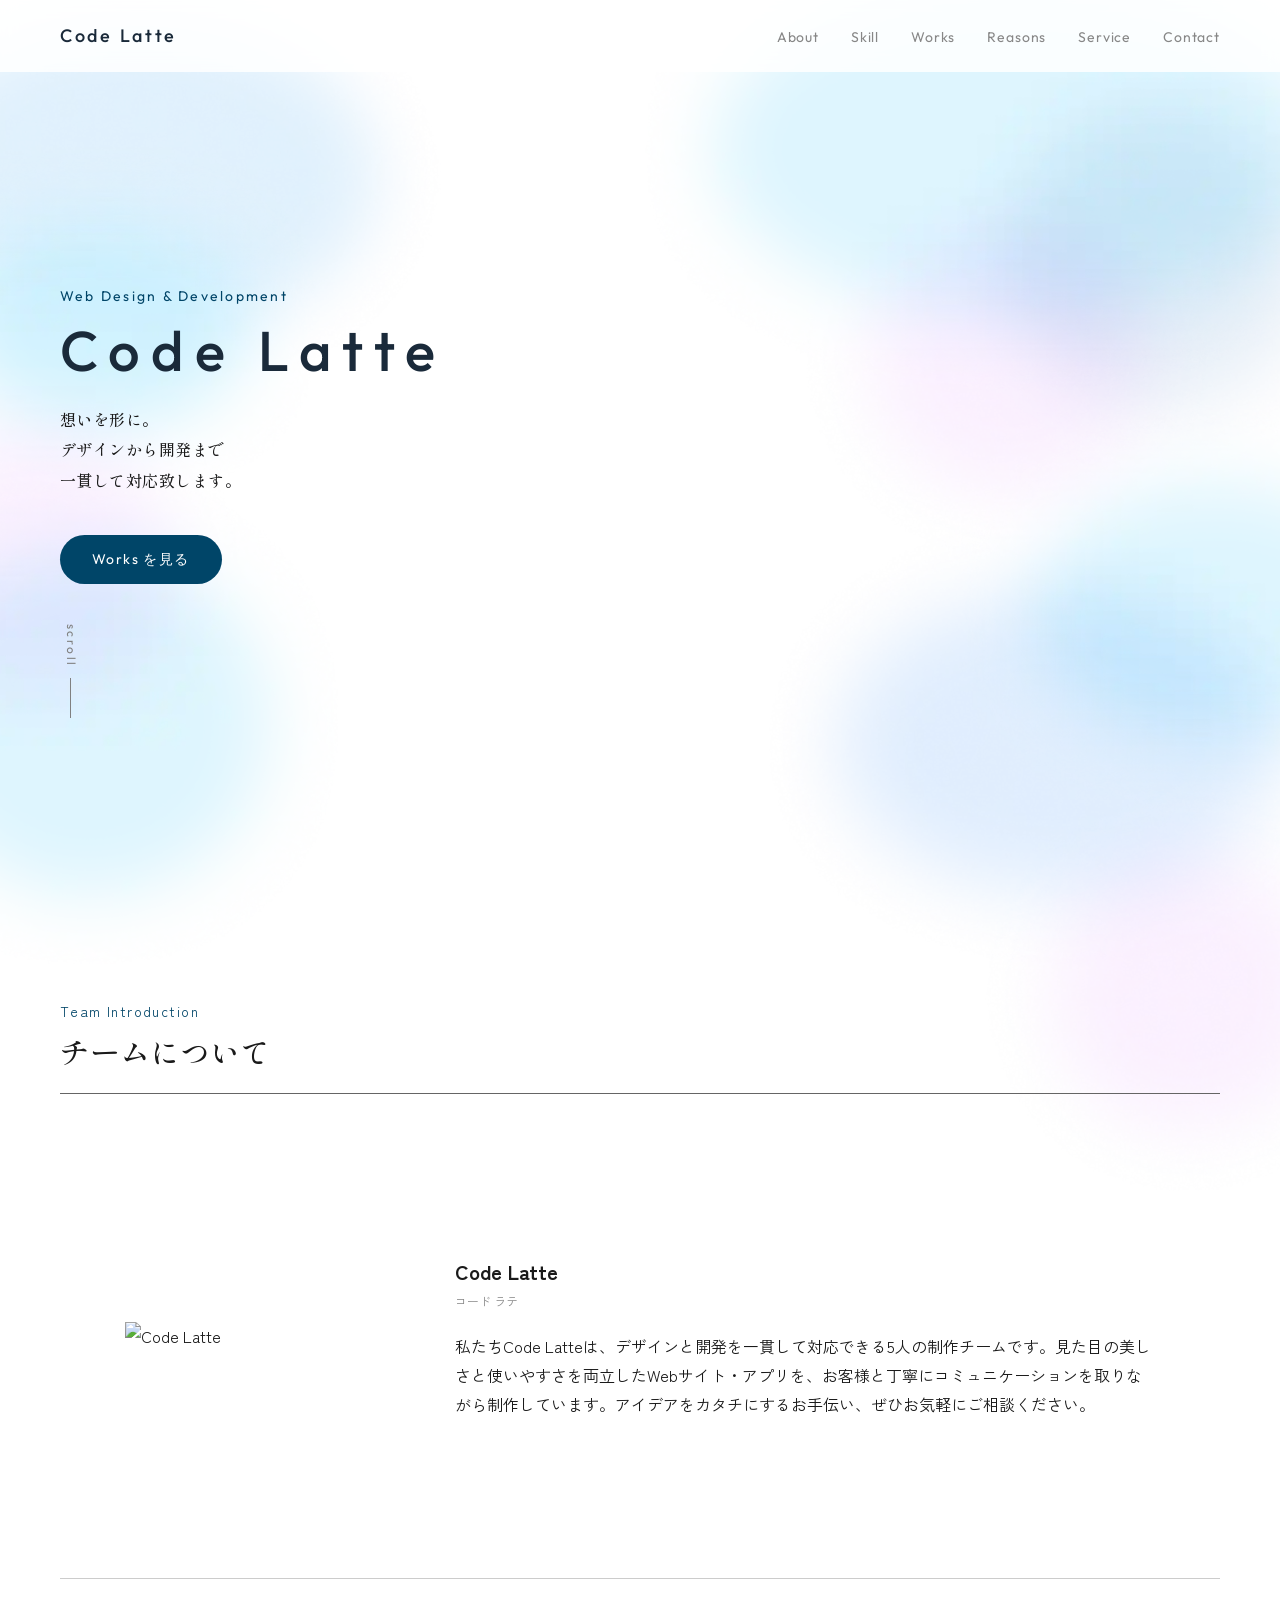
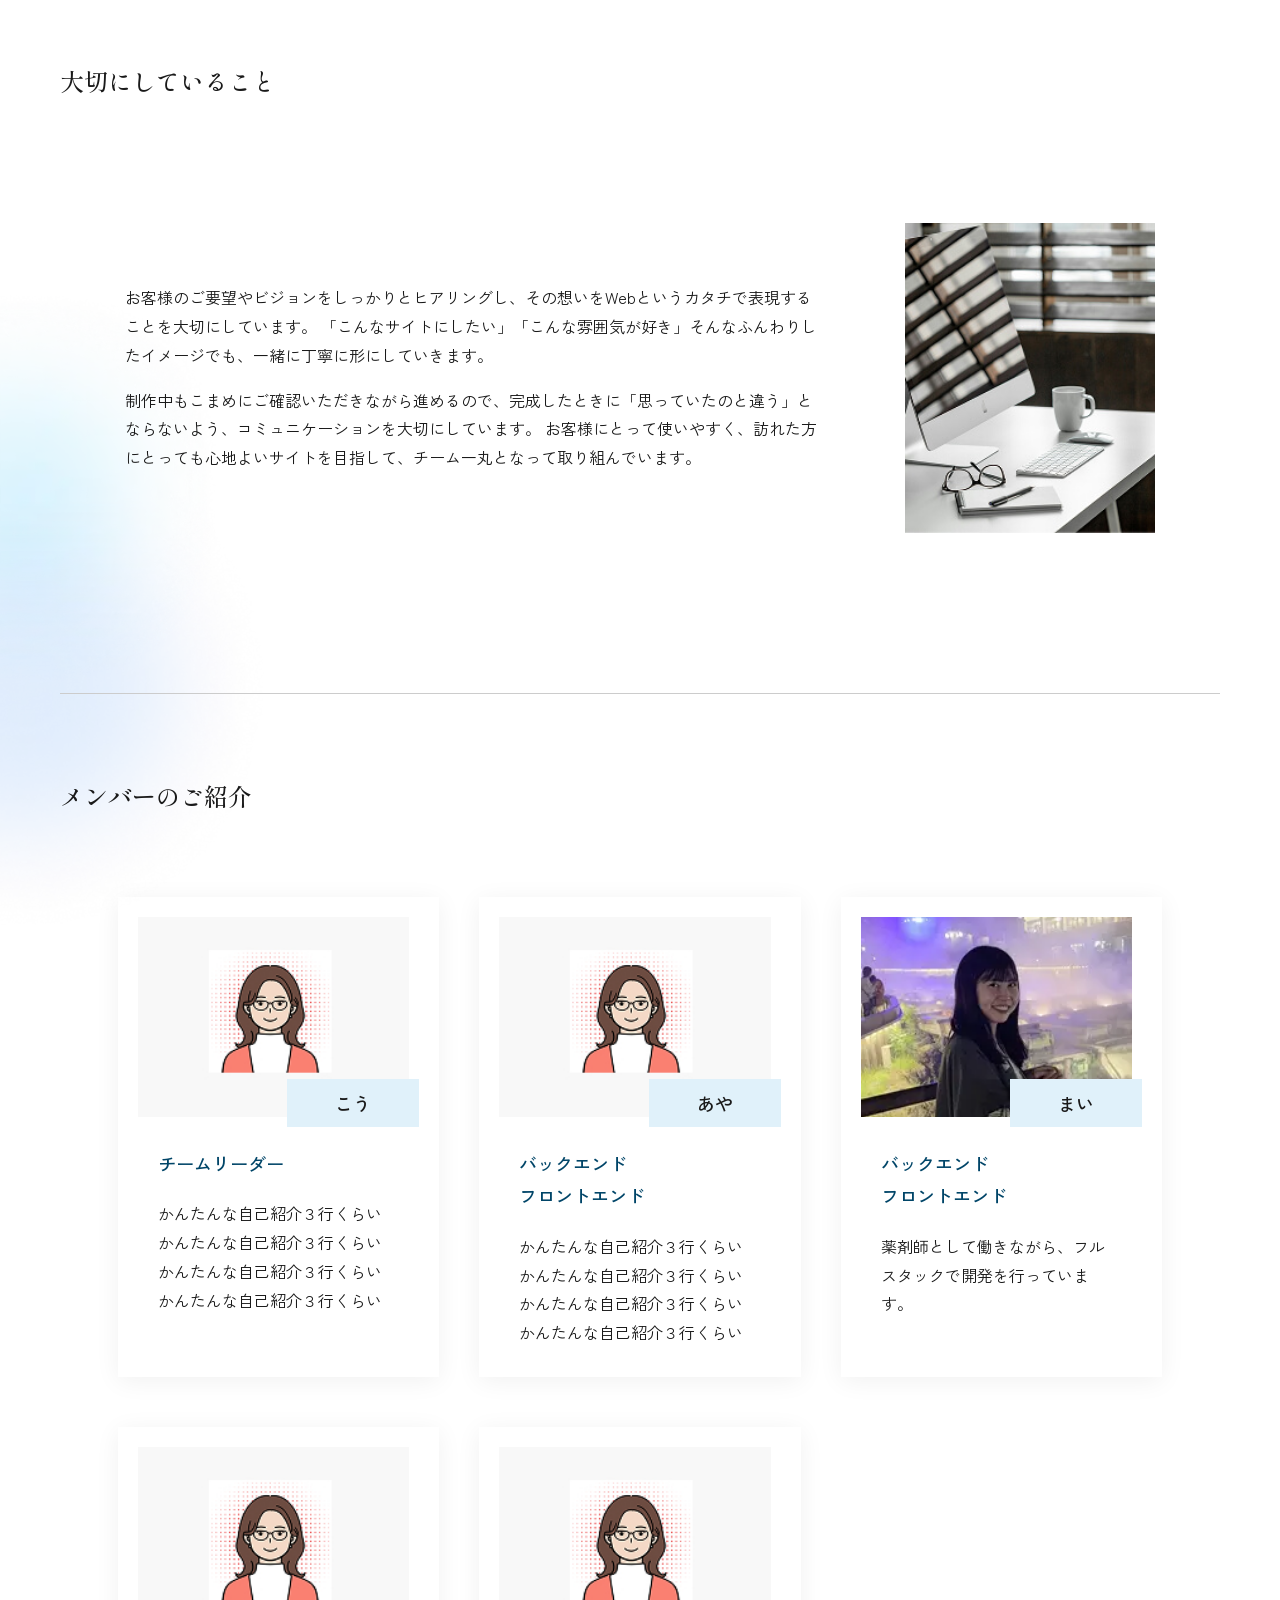
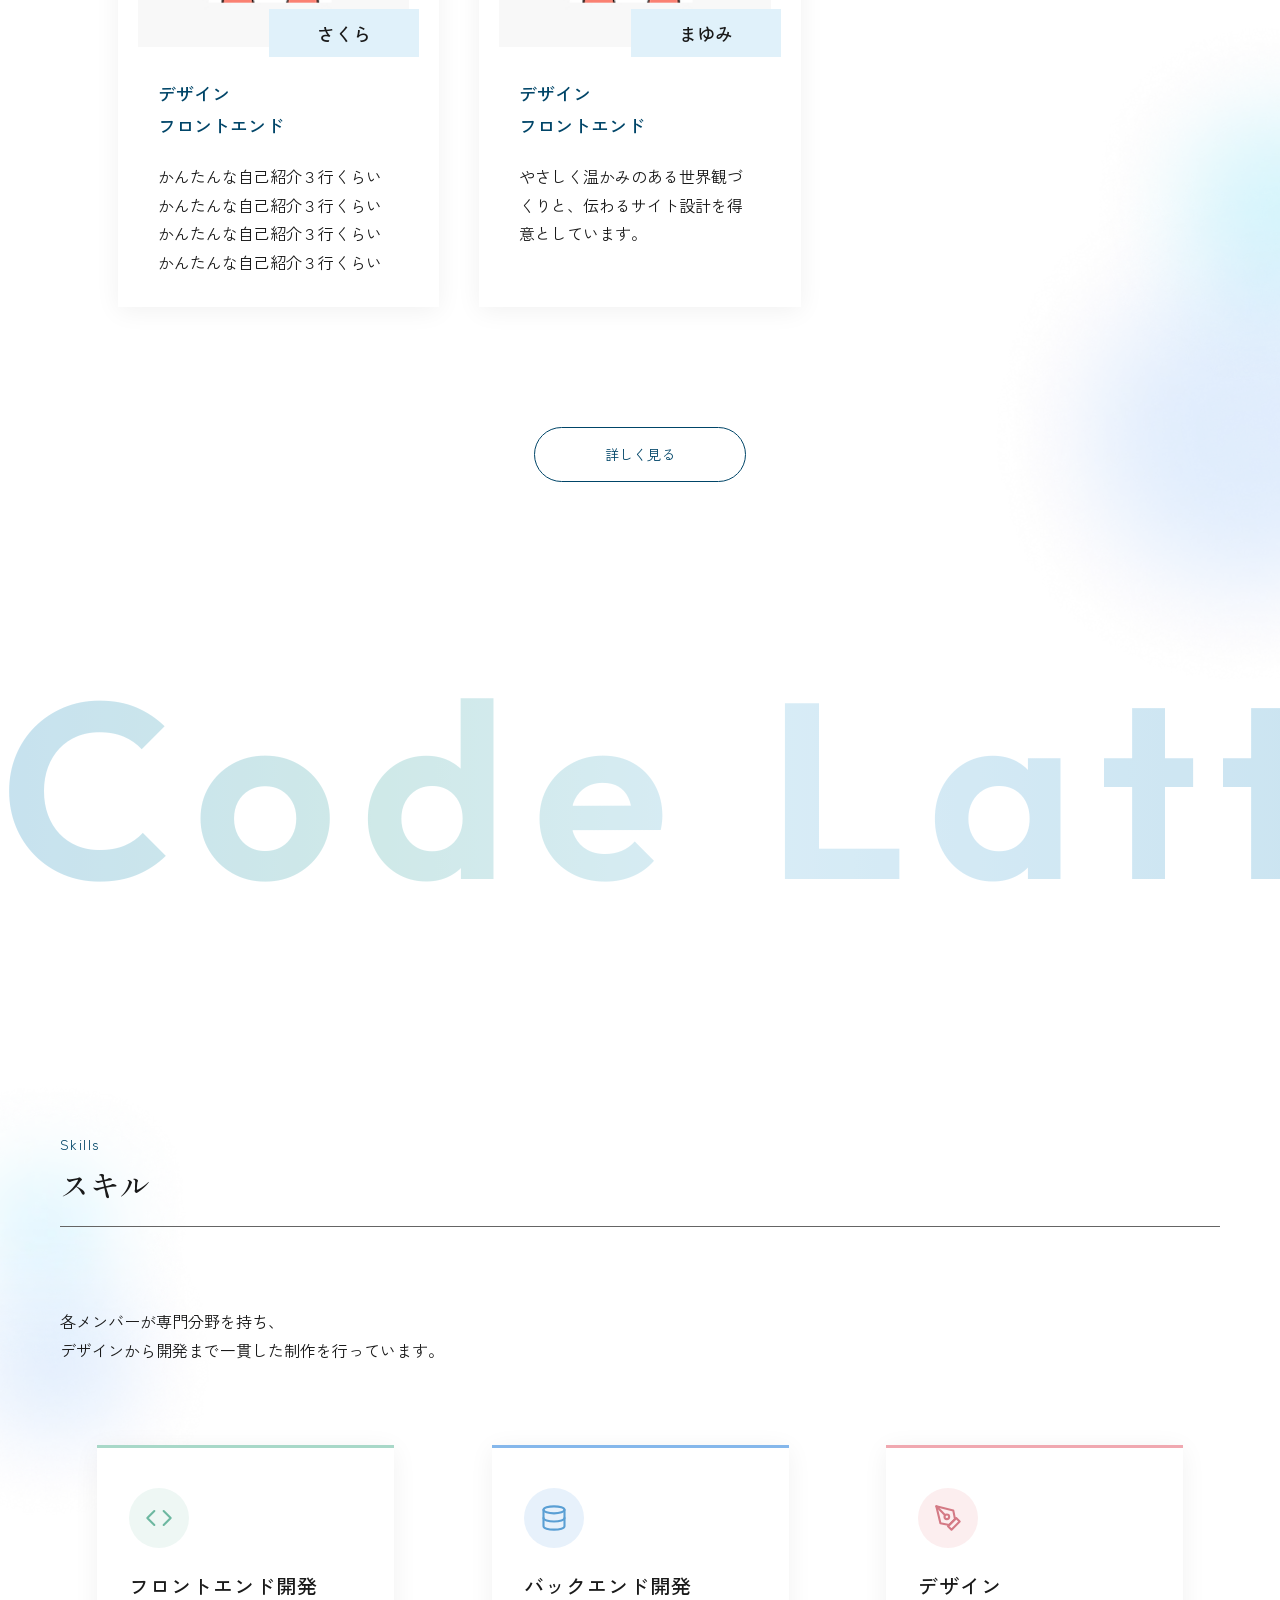
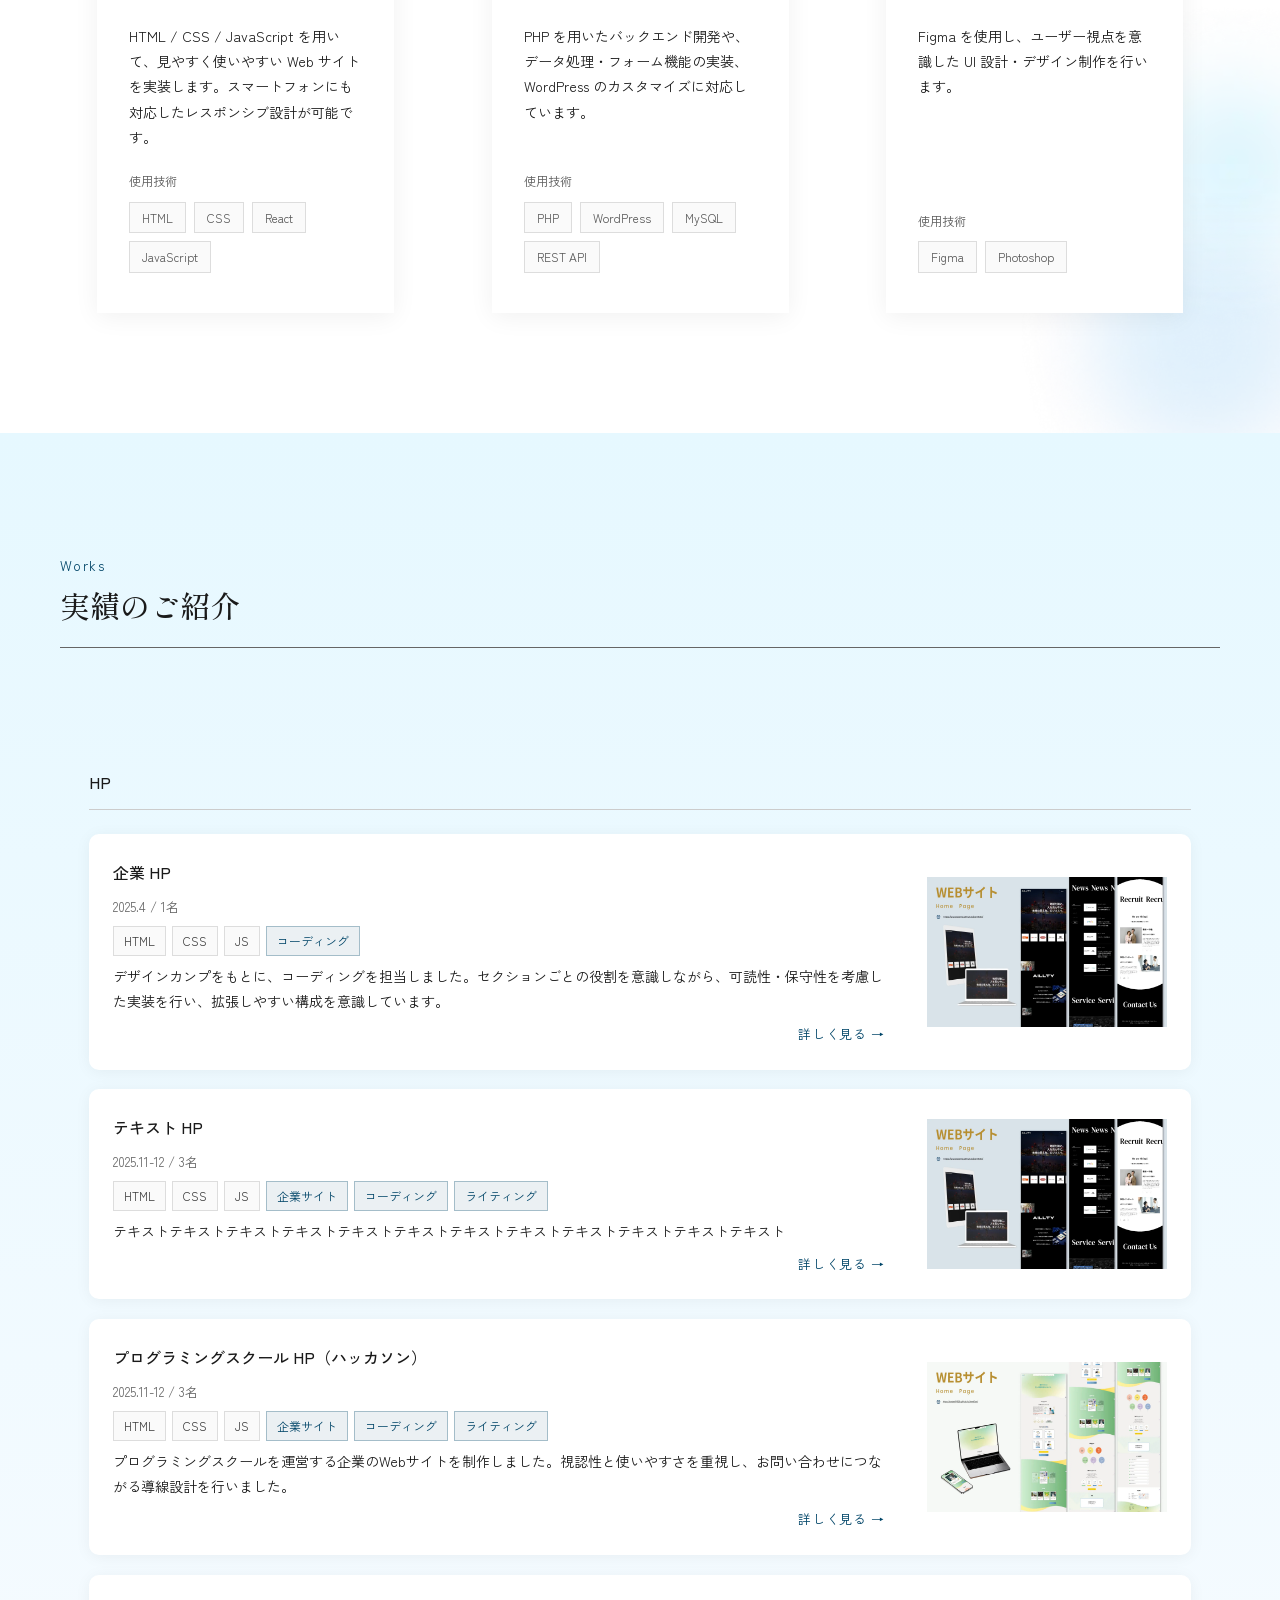
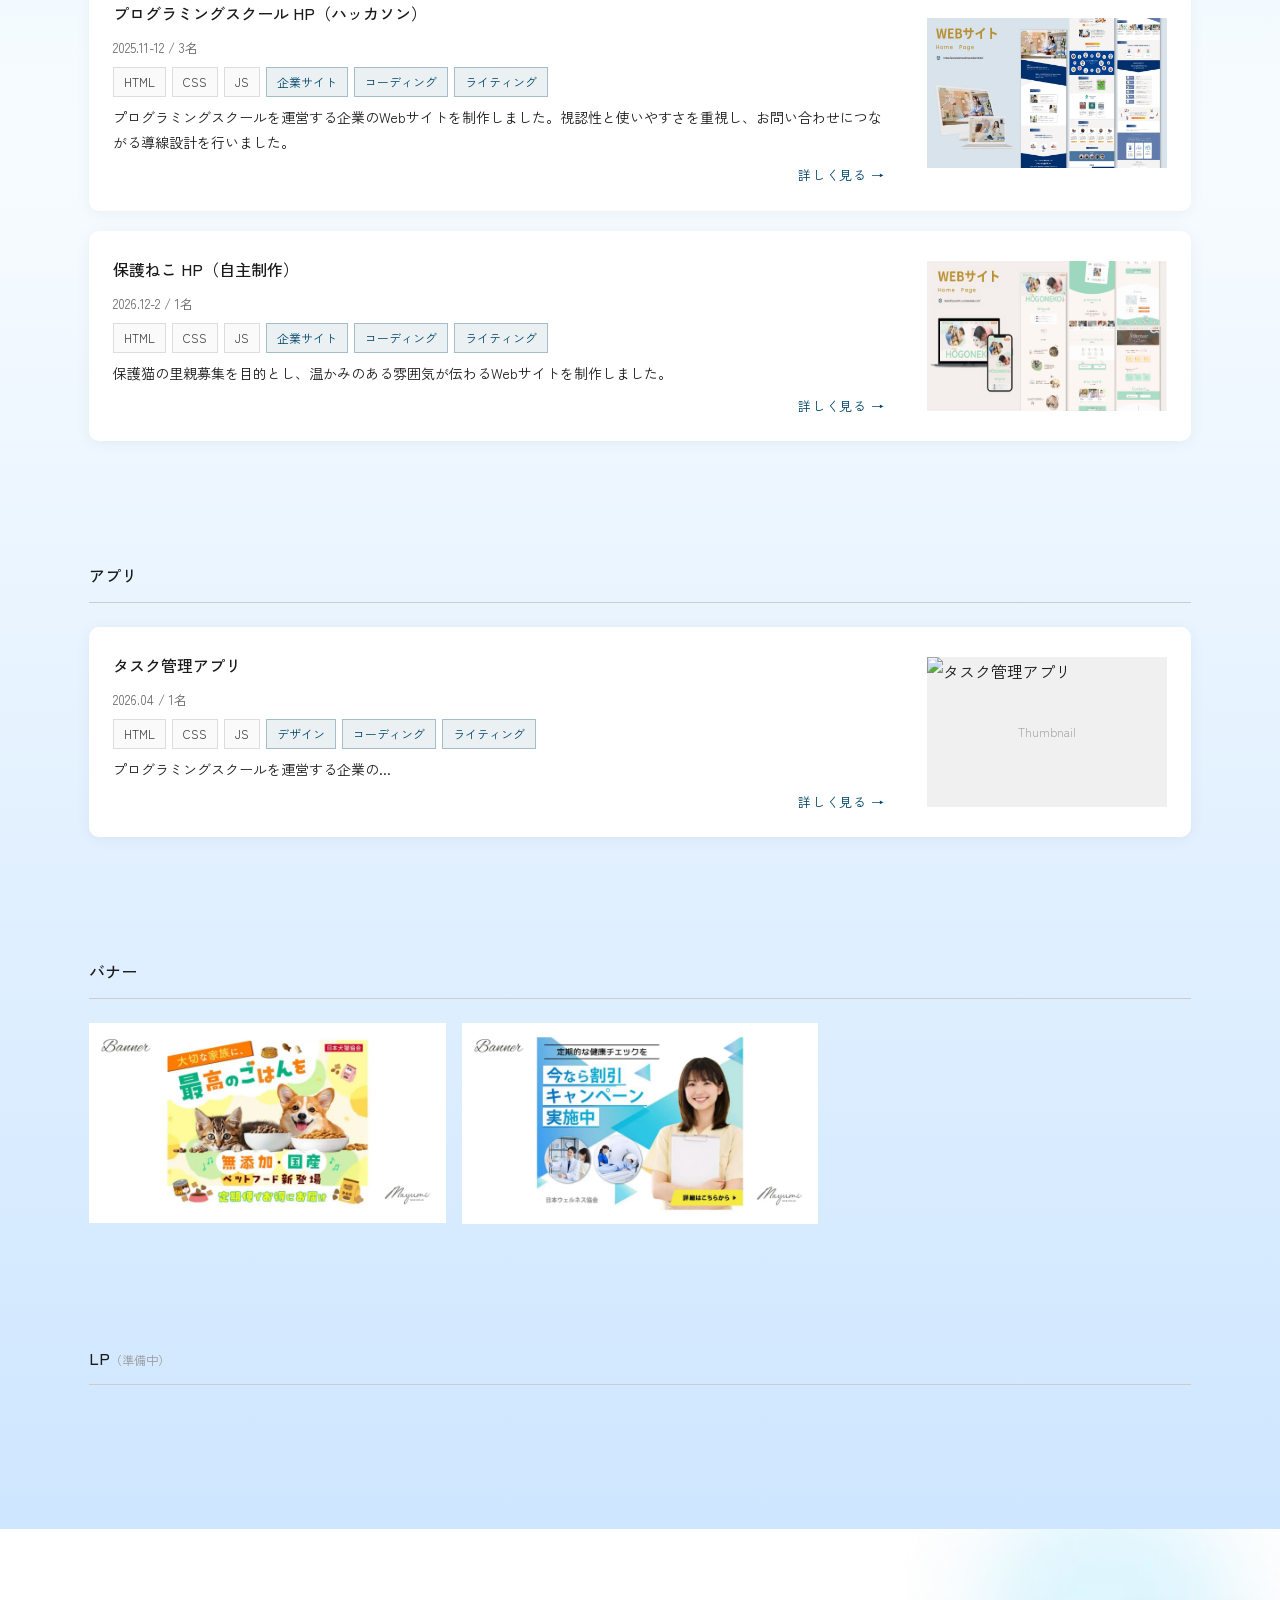
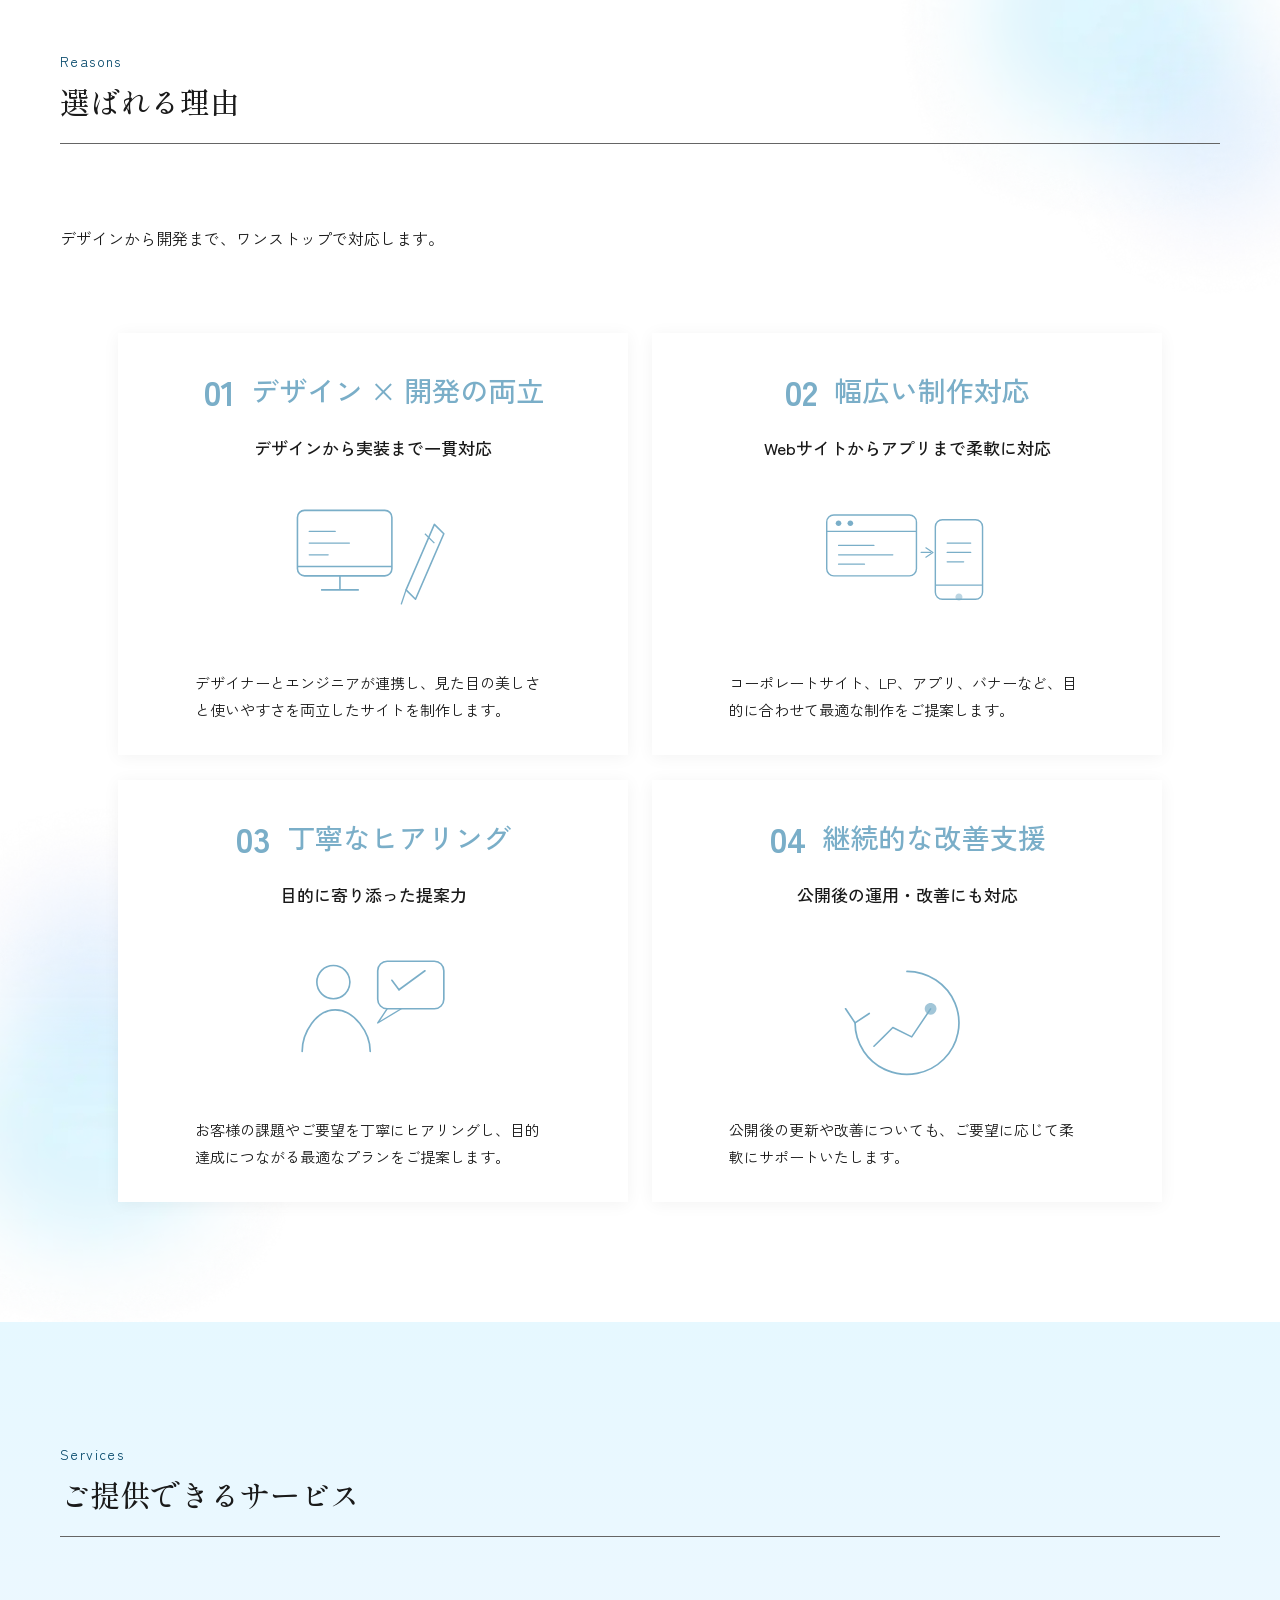
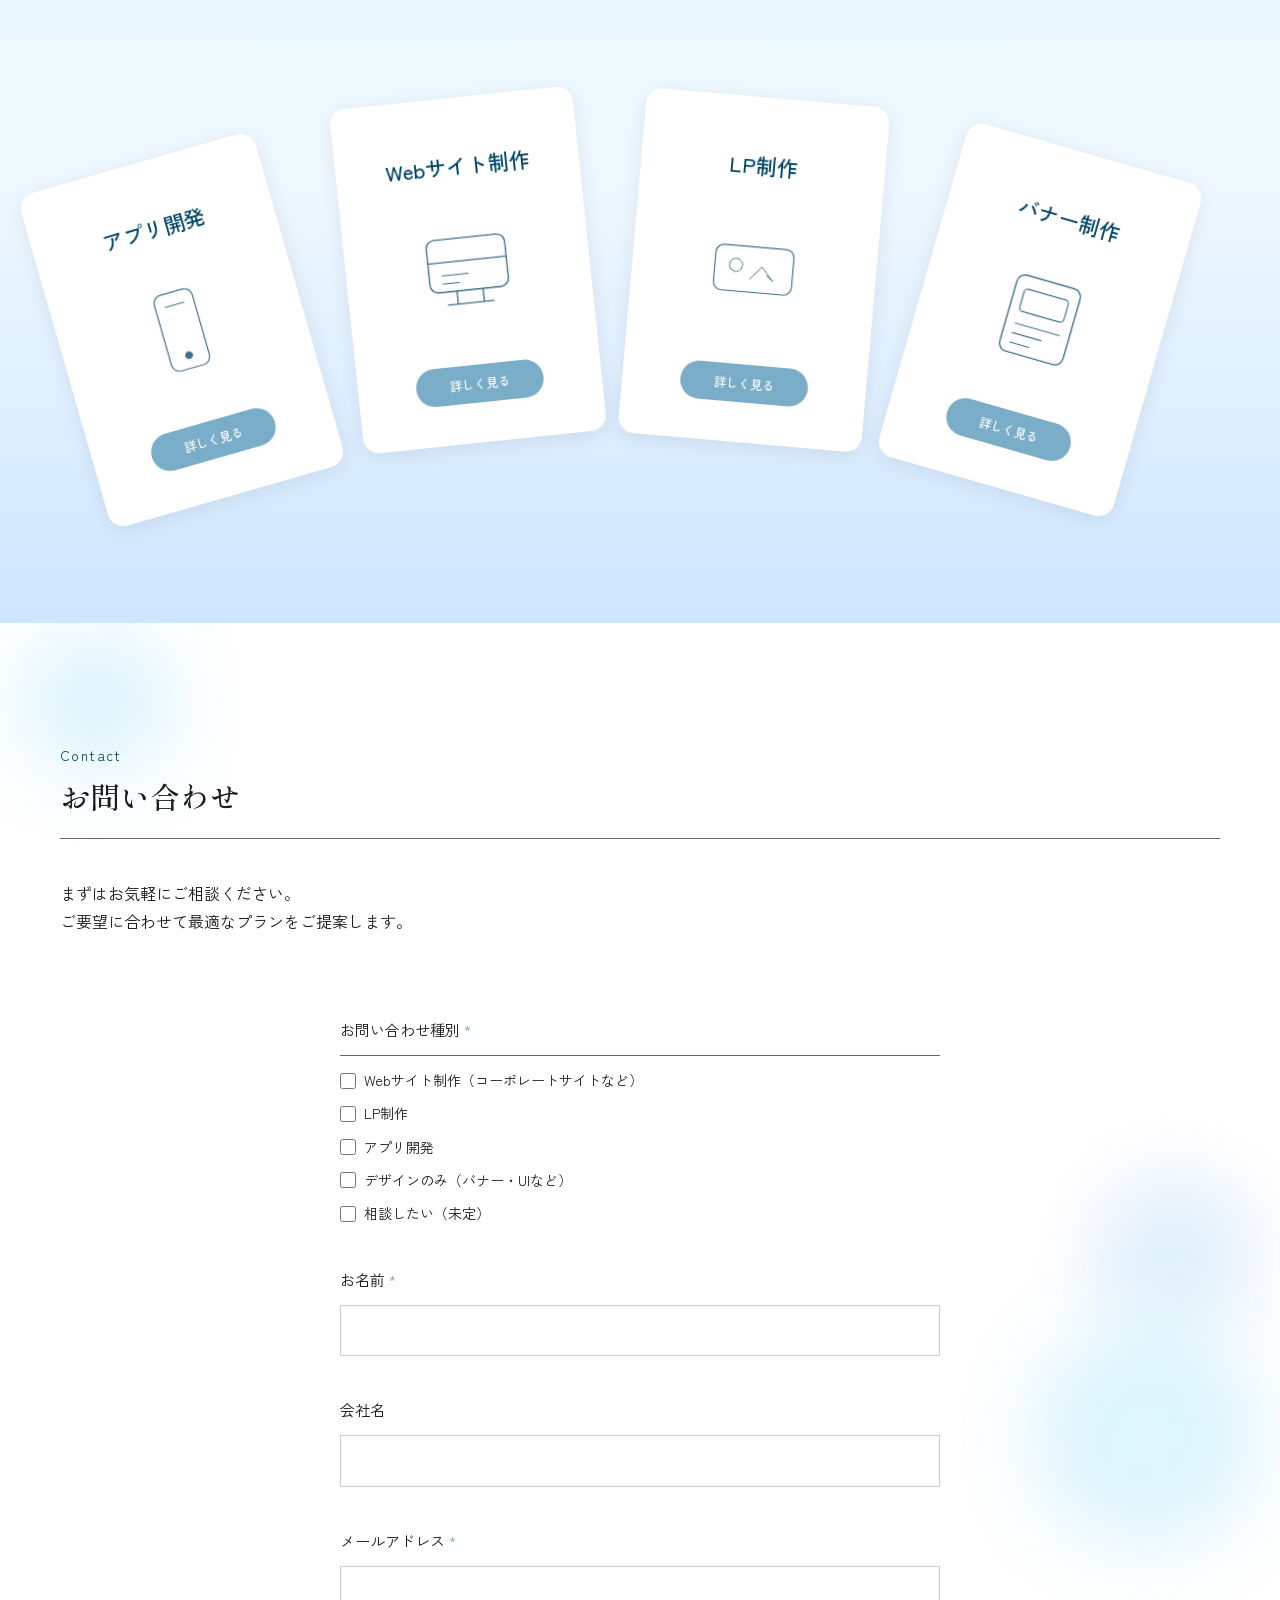
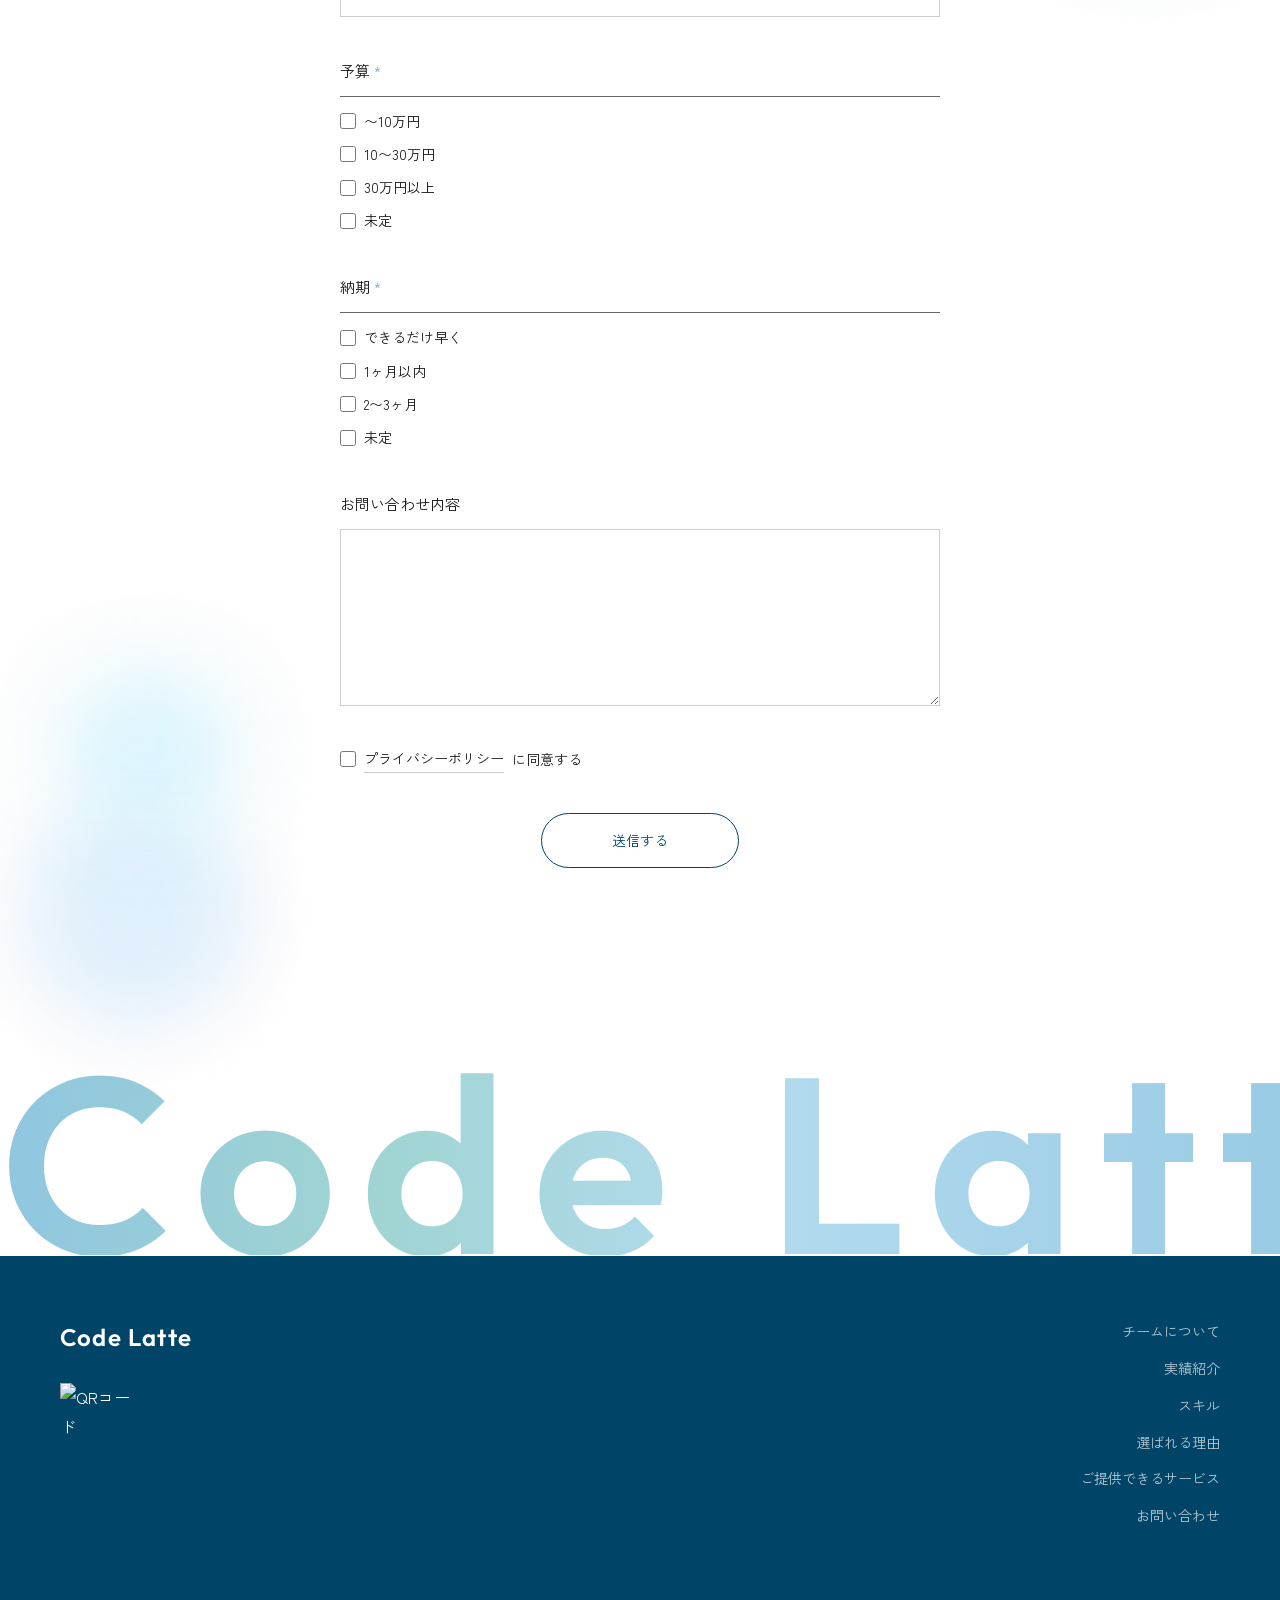
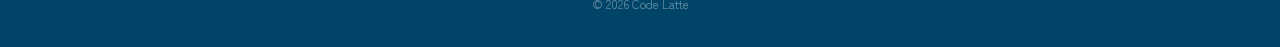
==== index.html @ 0be556e7 "ポートフォリオ更新" ====
<!DOCTYPE html>
<html lang="ja">

<head>
  <meta charset="UTF-8">
  <meta name="viewport" content="width=device-width, initial-scale=1.0">
  <meta name="description" content="Code Latteは、デザインから開発まで一貫して対応できる5人の制作チームです。">
  <title>Code Latte</title>
  <!-- リセットCSS -->
  <link rel="stylesheet" href="css/ress.min.css">
  <!-- フォント -->
  <link rel="preconnect" href="https://fonts.googleapis.com">
  <link rel="preconnect" href="https://fonts.gstatic.com" crossorigin>
  <link
    href="https://fonts.googleapis.com/css2?family=Outfit:wght@400;500;600&family=Shippori+Mincho:wght@400;500&family=Zen+Kaku+Gothic+New:wght@400;500;700&display=swap"
    rel="stylesheet" media="print" onload="this.media='all'">
  <noscript>
    <link
      href="https://fonts.googleapis.com/css2?family=Outfit:wght@400;500;600&family=Shippori+Mincho:wght@400;500&family=Zen+Kaku+Gothic+New:wght@400;500;700&display=swap"
      rel="stylesheet">
  </noscript>
  <!-- CSS -->
  <link rel="stylesheet" href="css/style.css">

</head>

<body>

  <!-- ヘッダー -->
  <header class="header">
    <div class="header__inner wrapper">
      <div class="header__logo">
        <a href="index.html">Code Latte</a>
      </div>
      <nav class="header__nav">
        <ul class="header__nav-list">
          <li class="header__nav-item"><a href="#about">About</a></li>
          <li class="header__nav-item"><a href="#skill">Skill</a></li>
          <li class="header__nav-item"><a href="#works">Works</a></li>
          <li class="header__nav-item"><a href="#reasons">Reasons</a></li>
          <li class="header__nav-item"><a href="#service">Service</a></li>
          <li class="header__nav-item"><a href="#contact">Contact</a></li>
        </ul>
      </nav>
      <!-- ハンバーガー -->
      <button class="header__hamburger" aria-label="メニューを開く">
        <span></span>
        <span></span>
        <span></span>
      </button>
    </div>
  </header>

  <!-- ドロワーメニュー -->
  <div class="drawer">
    <nav class="drawer__nav">
      <ul class="drawer__nav-list">
        <li class="drawer__nav-item"><a href="#about">About</a></li>
        <li class="drawer__nav-item"><a href="#skill">Skill</a></li>
        <li class="drawer__nav-item"><a href="#works">Works</a></li>
        <li class="drawer__nav-item"><a href="#reasons">Reasons</a></li>
        <li class="drawer__nav-item"><a href="#service">Service</a></li>
        <li class="drawer__nav-item"><a href="#contact">Contact</a></li>
      </ul>
    </nav>
  </div>
  <div class="drawer-overlay"></div>


  <main>
    <!-- fvの外、上に置く -->
    <div class="fv-blob">
      <img src="img/hero/fv_bgimg.webp" srcset="img/hero/fv_bgimg_sp.webp 750w, img/hero/fv_bgimg.webp 1600w"
        sizes="100vw" alt="" loading="eager" fetchpriority="high">
    </div>

    <!-- FV -->
    <section class="fv">
      <div class="fv__inner wrapper">
        <div class="fv__content">
          <p class="fv__sub">Web Design & Development</p>
          <h1 class="fv__title">Code Latte</h1>
          <p class="fv__text">想いを形に。<br>デザインから開発まで<br>一貫して対応致します。</p>
          <a href="#works" class="fv__btn">Works を見る</a>
          <div class="fv__scroll">
            <div class="fv__scroll-text">scroll</div>
            <div class="fv__scroll-border"></div>
          </div>
        </div>
        <!-- FV画像エリア更新 -->
        <div class="fv__image">
          <!-- <div class="fv__image-wrap">
          <img class="fv__image-main" src="img/hero/hero_img1.png" alt="制作実績モックアップ">
          <img class="fv__image-sub" src="img/hero/hero_img2.png" alt="制作実績モックアップ2" loading="eager">
        </div> -->
          <ul class="fv__image-list fadein">
            <li><img src="img/hero/hero_img1.webp" alt="制作実績モックアップ" loading="eager"></li>
            <li><img src="img/hero/hero_img2.webp" alt="制作実績モックアップ2" loading="eager"></li>
          </ul>
        </div>
      </div>
    </section>


    <section class="about" id="about">

      <div class="wrapper">
        <!-- チームについて -->
        <div class="about__team">
          <p class="about__label">Team Introduction</p>
          <h2 class="about__title">チームについて</h2>
          <div class="about__team-inner fadein" style="transition-delay: 0s">
            <div class="about__logo">
              <img src="images/logo.png" alt="Code Latte">
            </div>
            <div class="about__team-text">
              <p class="about__team-name">Code Latte</p>
              <p class="about__team-name-en">コード ラテ</p>
              <p class="about__team-desc">私たちCode
                Latteは、デザインと開発を一貫して対応できる5人の制作チームです。見た目の美しさと使いやすさを両立したWebサイト・アプリを、お客様と丁寧にコミュニケーションを取りながら制作しています。アイデアをカタチにするお手伝い、ぜひお気軽にご相談ください。
              </p>
            </div>
          </div>
        </div>

        <!-- 大切にしていること -->
        <div class="about__values">
          <h3 class="about__values-title fadein" style="transition-delay: 0s">大切にしていること</h3>
          <div class="about__values-inner fadein" style="transition-delay: 0s">
            <p class="about__values-text">お客様のご要望やビジョンをしっかりとヒアリングし、その想いをWebというカタチで表現することを大切にしています。
              「こんなサイトにしたい」「こんな雰囲気が好き」そんなふんわりしたイメージでも、一緒に丁寧に形にしていきます。<br>
              <span class="text-padding"></span>

              制作中もこまめにご確認いただきながら進めるので、完成したときに「思っていたのと違う」とならないよう、コミュニケーションを大切にしています。
              お客様にとって使いやすく、訪れた方にとっても心地よいサイトを目指して、チーム一丸となって取り組んでいます。
            </p>
            <img class="about__values-img" src="img/about/values.jpg" alt="">
          </div>
        </div>

        <!-- メンバー紹介 -->
        <div class="about__members">
          <h3 class="about__members-title fadein" style="transition-delay: 0s">メンバーのご紹介</h3>
          <ul class="about__members-list">
            <li class="about__member-card fadein" style="transition-delay: 0s">
              <div class="about__member-inner">
                <img class="about__member-img" src="img/about/kou.jpg" alt="こう">
                <p class="about__member-name">こう</p>
              </div>
              <div class="about__member-desc">
                <p class="about__member-role">チームリーダー</p>
                <p class="about__member-skills">かんたんな自己紹介３行くらいかんたんな自己紹介３行くらいかんたんな自己紹介３行くらいかんたんな自己紹介３行くらい</p>
              </div>
            </li>
            <li class="about__member-card fadein" style="transition-delay: 0.15s">
              <div class="about__member-inner">
                <img class="about__member-img" src="img/about/kou.jpg" alt="あや">
                <p class="about__member-name">あや</p>
              </div>
              <div class="about__member-desc">
                <p class="about__member-role">バックエンド<br>フロントエンド</p>
                <p class="about__member-skills">かんたんな自己紹介３行くらいかんたんな自己紹介３行くらいかんたんな自己紹介３行くらいかんたんな自己紹介３行くらい</p>
              </div>
            </li>
            <li class="about__member-card fadein" style="transition-delay: 0.3s">
              <div class="about__member-inner">
                <img class="about__member-img" src="img/members/mai/mai.webp" alt="まい">
                <p class="about__member-name">まい</p>
              </div>
              <div class="about__member-desc">
                <p class="about__member-role">バックエンド<br>フロントエンド</p>
                <p class="about__member-skills">薬剤師として働きながら、フルスタックで開発を行っています。</p>
              </div>
            </li>
            <li class="about__member-card fadein" style="transition-delay: 0.45s">
              <div class="about__member-inner">
                <img class="about__member-img" src="img/about/kou.jpg" alt="さくら">
                <p class="about__member-name">さくら</p>
              </div>
              <div class="about__member-desc">
                <p class="about__member-role">デザイン<br>フロントエンド</p>
                <p class="about__member-skills">かんたんな自己紹介３行くらいかんたんな自己紹介３行くらいかんたんな自己紹介３行くらいかんたんな自己紹介３行くらい</p>
              </div>
            </li>
            <li class="about__member-card fadein" style="transition-delay: 0.6s">
              <div class="about__member-inner">
                <img class="about__member-img" src="img/about/kou.jpg" alt="まゆみ">
                <p class="about__member-name">まゆみ</p>
              </div>
              <div class="about__member-desc">
                <p class="about__member-role">デザイン<br>フロントエンド</p>
                <p class="about__member-skills">やさしく温かみのある世界観づくりと、伝わるサイト設計を得意としています。</p>
              </div>
            </li>
          </ul>
          <a href="member-page.html" class="about__btn">詳しく見る</a>
          <!-- <a href="member-page.html" class="fv__btn"><span>詳しく見る</span></a> -->

          <div class="marquee">
            <div class="marquee__inner">
              <span>Code Latte</span>
              <span>Code Latte</span>
              <span>Code Latte</span>
              <span>Code Latte</span>
            </div>
          </div>
        </div>
      </div>
      <img class="about__bg" src="img/about/about_bgimg.webp" alt="">
    </section>

    <section class="skill" id="skill">
      <img class="skill__bg" src="img/skill/skill_bgimg.webp" alt="">
      <div class="wrapper">
        <!-- スキル -->

        <p class="skill__label">Skills</p>
        <h2 class="skill__title">スキル</h2>

        <p class="skill__intro fadein" style="transition-delay: 0s">各メンバーが専門分野を持ち、<br>デザインから開発まで一貫した制作を行っています。</p>
        <div class="skill__cards">

          <div class="skill__card skill__card--frontend fadein" style="transition-delay: 0s">
            <div class="skill__icon">
              <svg xmlns="http://www.w3.org/2000/svg" width="28" height="28" viewBox="0 0 24 24" fill="none"
                stroke="currentColor" stroke-width="1.8" stroke-linecap="round" stroke-linejoin="round">
                <polyline points="16 18 22 12 16 6"></polyline>
                <polyline points="8 6 2 12 8 18"></polyline>
              </svg>
            </div>
            <h3 class="skill__name">フロントエンド開発</h3>
            <p class="skill__desc">HTML / CSS / JavaScript を用いて、見やすく使いやすい Web サイトを実装します。スマートフォンにも対応したレスポンシブ設計が可能です。</p>
            <div class="skill__tech">
              <p class="skill__tech-label">使用技術</p>
              <ul class="skill__tags">
                <li class="skill__tag">HTML</li>
                <li class="skill__tag">CSS</li>
                <li class="skill__tag">React</li>
                <li class="skill__tag">JavaScript</li>
              </ul>
            </div>
          </div>

          <div class="skill__card skill__card--backend fadein" style="transition-delay: 0.15s">
            <div class="skill__icon">
              <svg xmlns="http://www.w3.org/2000/svg" width="28" height="28" viewBox="0 0 24 24" fill="none"
                stroke="currentColor" stroke-width="1.8" stroke-linecap="round" stroke-linejoin="round">
                <ellipse cx="12" cy="5" rx="9" ry="3"></ellipse>
                <path d="M21 12c0 1.66-4 3-9 3s-9-1.34-9-3"></path>
                <path d="M3 5v14c0 1.66 4 3 9 3s9-1.34 9-3V5"></path>
              </svg>
            </div>
            <h3 class="skill__name">バックエンド開発</h3>
            <p class="skill__desc">PHP を用いたバックエンド開発や、データ処理・フォーム機能の実装、WordPress のカスタマイズに対応しています。</p>
            <div class="skill__tech">
              <p class="skill__tech-label">使用技術</p>
              <ul class="skill__tags">
                <li class="skill__tag">PHP</li>
                <li class="skill__tag">WordPress</li>
                <li class="skill__tag">MySQL</li>
                <li class="skill__tag">REST API</li>
              </ul>
            </div>
          </div>

          <div class="skill__card skill__card--design fadein" style="transition-delay: 0.3s">
            <div class="skill__icon">
              <svg xmlns="http://www.w3.org/2000/svg" width="28" height="28" viewBox="0 0 24 24" fill="none"
                stroke="currentColor" stroke-width="1.8" stroke-linecap="round" stroke-linejoin="round">
                <path d="M12 19l7-7 3 3-7 7-3-3z"></path>
                <path d="M18 13l-1.5-7.5L2 2l3.5 14.5L13 18l5-5z"></path>
                <path d="M2 2l7.586 7.586"></path>
                <circle cx="11" cy="11" r="2"></circle>
              </svg>
            </div>
            <h3 class="skill__name">デザイン</h3>
            <p class="skill__desc">Figma を使用し、ユーザー視点を意識した UI 設計・デザイン制作を行います。</p>
            <div class="skill__tech">
              <p class="skill__tech-label">使用技術</p>
              <ul class="skill__tags">
                <li class="skill__tag">Figma</li>
                <li class="skill__tag">Photoshop</li>
              </ul>
            </div>
          </div>

        </div>
      </div>
    </section>

    <section class="works" id="works">
      <div class="wrapper">

        <p class="works__label">Works</p>
        <h2 class="works__title">実績のご紹介</h2>

        <!-- HP -->
        <div class="works__group">
          <h3 class="works__category fadein" style="transition-delay: 0s">HP</h3>
          <ul class="works__list">

            <li class="works__item fadein" style="transition-delay: 0s">
              <div class="works__item-left">
                <div class="works__meta">
                  <h4 class="works__name">企業 HP</h4>
                  <p class="works__date">2025.4 / 1名</p>
                  <div class="works__tags-wrap">
                    <ul class="works__tags">
                      <li class="works__tag">HTML</li>
                      <li class="works__tag">CSS</li>
                      <li class="works__tag">JS</li>
                      <li class="works__tag works__tag--type">コーディング</li>
                    </ul>
                  </div>
                  <p class="works__desc">デザインカンプをもとに、コーディングを担当しました。セクションごとの役割を意識しながら、可読性・保守性を考慮した実装を行い、拡張しやすい構成を意識しています。
                  </p>
                  <a href="project/aillty.html" class="works__link" target="_blank">詳しく見る →</a>
                </div>
              </div>
              <div class="works__thumb">
                <img src="img/works/hp02.webp" alt="Aillty HP">
              </div>
            </li>

            <li class="works__item fadein" style="transition-delay: 0.15s">
              <div class="works__item-left">
                <div class="works__meta">
                  <h4 class="works__name">テキスト HP</h4>

                  <p class="works__date">2025.11-12 / 3名</p>

                  <div class="works__tags-wrap">
                    <ul class="works__tags">
                      <li class="works__tag">HTML</li>
                      <li class="works__tag">CSS</li>
                      <li class="works__tag">JS</li>
                      <li class="works__tag works__tag--type">企業サイト</li>
                      <li class="works__tag works__tag--type">コーディング</li>
                      <li class="works__tag works__tag--type">ライティング</li>
                    </ul>
                  </div>

                  <p class="works__desc">テキストテキストテキストテキストテキストテキストテキストテキストテキストテキストテキストテキスト</p>
                  <a href="project/paw-link.html" class="works__link">詳しく見る →</a>

                </div>
              </div>
              <div class="works__thumb">
                <img src="img/works/hp02.webp" alt="テキスト HP">
              </div>
            </li>


            <li class="works__item fadein" style="transition-delay: 0.3s">
              <div class="works__item-left">
                <div class="works__meta">
                  <h4 class="works__name">プログラミングスクール HP（ハッカソン）</h4>
                  <p class="works__date">2025.11-12 / 3名</p>
                  <div class="works__tags-wrap">
                    <ul class="works__tags">
                      <li class="works__tag">HTML</li>
                      <li class="works__tag">CSS</li>
                      <li class="works__tag">JS</li>
                      <li class="works__tag works__tag--type">企業サイト</li>
                      <li class="works__tag works__tag--type">コーディング</li>
                      <li class="works__tag works__tag--type">ライティング</li>
                    </ul>
                  </div>
                  <p class="works__desc">プログラミングスクールを運営する企業のWebサイトを制作しました。視認性と使いやすさを重視し、お問い合わせにつながる導線設計を行いました。</p>
                  <a href="project/pronavi_sakura.html" class="works__link">詳しく見る →</a>
                </div>
              </div>
              <div class="works__thumb">
                <img src="img/works/hp03.webp" alt="プログラミングスクール HP">
              </div>
            </li>

            <li class="works__item fadein" style="transition-delay: 0.45s">
              <div class="works__item-left">
                <div class="works__meta">
                  <h4 class="works__name">プログラミングスクール HP（ハッカソン）</h4>
                  <p class="works__date">2025.11-12 / 3名</p>
                  <div class="works__tags-wrap">
                    <ul class="works__tags">
                      <li class="works__tag">HTML</li>
                      <li class="works__tag">CSS</li>
                      <li class="works__tag">JS</li>
                      <li class="works__tag works__tag--type">企業サイト</li>
                      <li class="works__tag works__tag--type">コーディング</li>
                      <li class="works__tag works__tag--type">ライティング</li>
                    </ul>
                  </div>
                  <p class="works__desc">プログラミングスクールを運営する企業のWebサイトを制作しました。視認性と使いやすさを重視し、お問い合わせにつながる導線設計を行いました。</p>
                  <a href="project/pronavi_mayumi.html" class="works__link">詳しく見る →</a>
                </div>
              </div>
              <div class="works__thumb">
                <img src="img/works/hp04.webp" alt="プログラミングスクール HP">
              </div>
            </li>

            <li class="works__item fadein" style="transition-delay: 0.6s">
              <div class="works__item-left">
                <div class="works__meta">
                  <h4 class="works__name">保護ねこ HP（自主制作）</h4>

                  <p class="works__date">2026.12-2 / 1名</p>

                  <div class="works__tags-wrap">
                    <ul class="works__tags">
                      <li class="works__tag">HTML</li>
                      <li class="works__tag">CSS</li>
                      <li class="works__tag">JS</li>
                      <li class="works__tag works__tag--type">企業サイト</li>
                      <li class="works__tag works__tag--type">コーディング</li>
                      <li class="works__tag works__tag--type">ライティング</li>
                    </ul>
                  </div>

                  <p class="works__desc">保護猫の里親募集を目的とし、温かみのある雰囲気が伝わるWebサイトを制作しました。</p>
                  <a href="project/paw-link.html" class="works__link">詳しく見る →</a>

                </div>
              </div>
              <div class="works__thumb">
                <img src="img/works/hp05.jpg" alt="保護ねこ HP">
              </div>
            </li>

          </ul>
        </div>

        <!-- アプリ -->
        <div class="works__group">
          <h3 class="works__category fadein" style="transition-delay: 0s">アプリ</h3>
          <ul class="works__list">

            <li class="works__item fadein" style="transition-delay: 0s">
              <div class="works__item-left">
                <div class="works__meta">
                  <h4 class="works__name">タスク管理アプリ</h4>

                  <p class="works__date">2026.04 / 1名</p>

                  <div class="works__tags-wrap">
                    <ul class="works__tags">
                      <li class="works__tag">HTML</li>
                      <li class="works__tag">CSS</li>
                      <li class="works__tag">JS</li>
                      <li class="works__tag works__tag--type">デザイン</li>
                      <li class="works__tag works__tag--type">コーディング</li>
                      <li class="works__tag works__tag--type">ライティング</li>
                    </ul>
                  </div>

                  <p class="works__desc">プログラミングスクールを運営する企業の...</p>
                  <a href="#" class="works__link">詳しく見る →</a>

                </div>
              </div>
              <div class="works__thumb">
                <span class="works__thumb-label">Thumbnail</span>
                <img src="img/works/works_app01.jpg" alt="タスク管理アプリ">
              </div>
            </li>
          </ul>
        </div>

        <!-- バナー -->
        <div class="works__group">
          <h3 class="works__category fadein" style="transition-delay: 0s">バナー</h3>
          <ul class="works__list works__list--banner">
            <li class="works__banner-item fadein" style="transition-delay: 0s">
              <img src="img/works/banner01.webp" alt="バナー1">
            </li>
            <li class="works__banner-item fadein" style="transition-delay: 0.15s">
              <img src="img/works/banner02.webp" alt="バナー2">
            </li>
          </ul>
        </div>

        <!-- LP -->
        <div class="works__group">
          <h3 class="works__category fadein" style="transition-delay: 0s">LP<span
              class="works__category-note">（準備中）</span></h3>
        </div>

      </div>

    </section>

    <section class="reasons" id="reasons">
      <img class="reasons__bg" src="img/reasons/reasons_bgimg.webp" alt="">
      <div class="wrapper">

        <p class="reasons__label">Reasons</p>
        <h2 class="reasons__title">選ばれる理由</h2>

        <p class="reasons__intro fadein" style="transition-delay: 0s">デザインから開発まで、ワンストップで対応します。</p>

        <div class="reasons__cards">

          <div class="reasons__card fadein" style="transition-delay: 0s">
            <div class="reasons__card-header">
              <span class="reasons__num">01</span>
              <h3 class="reasons__name">デザイン × 開発の両立</h3>
            </div>
            <p class="reasons__sub">デザインから実装まで一貫対応</p>
            <div class="reasons__img">
              <img src="img/reasons/reasons01.svg" alt="">
            </div>
            <p class="reasons__desc">デザイナーとエンジニアが連携し、見た目の美しさと使いやすさを両立したサイトを制作します。</p>
          </div>

          <div class="reasons__card fadein" style="transition-delay: 0.15s">
            <div class="reasons__card-header">
              <span class="reasons__num">02</span>
              <h3 class="reasons__name">幅広い制作対応</h3>
            </div>
            <p class="reasons__sub">Webサイトからアプリまで柔軟に対応</p>
            <div class="reasons__img">
              <img src="img/reasons/reasons02.svg" alt="">
            </div>
            <p class="reasons__desc">コーポレートサイト、LP、アプリ、バナーなど、目的に合わせて最適な制作をご提案します。</p>
          </div>

          <div class="reasons__card fadein" style="transition-delay: 0.3s">
            <div class="reasons__card-header">
              <span class="reasons__num">03</span>
              <h3 class="reasons__name">丁寧なヒアリング</h3>
            </div>
            <p class="reasons__sub">目的に寄り添った提案力</p>
            <div class="reasons__img">
              <img src="img/reasons/reasons03.svg" alt="">
            </div>
            <p class="reasons__desc">お客様の課題やご要望を丁寧にヒアリングし、目的達成につながる最適なプランをご提案します。</p>
          </div>

          <div class="reasons__card fadein" style="transition-delay: 0.45s">
            <div class="reasons__card-header">
              <span class="reasons__num">04</span>
              <h3 class="reasons__name">継続的な改善支援</h3>
            </div>
            <p class="reasons__sub">公開後の運用・改善にも対応</p>
            <div class="reasons__img">
              <img src="img/reasons/reasons04.svg" alt="">
            </div>
            <p class="reasons__desc">公開後の更新や改善についても、ご要望に応じて柔軟にサポートいたします。</p>
          </div>

        </div>
      </div>
    </section>

    <section class="service" id="service">
      <div class="wrapper">

        <p class="service__label">Services</p>
        <h2 class="service__title">ご提供できるサービス</h2>

        <div class="service__cards">

          <div class="service__card service__card--1 fadein" style="transition-delay: 0s">
            <!-- <span class="service__num">01</span> -->
            <h3 class="service__name">アプリ開発</h3>
            <div class="service__img">
              <img src="img/service/service01.svg" alt="">
            </div>
            <button class="service__btn" data-modal="modal-app">詳しく見る</button>
          </div>

          <div class="service__card service__card--2 fadein" style="transition-delay: 0.15s">
            <!-- <span class="service__num">02</span> -->
            <h3 class="service__name">Webサイト制作</h3>
            <div class="service__img">
              <img src="img/service/service02.svg" alt="">
            </div>
            <button class="service__btn" data-modal="modal-web">詳しく見る</button>
          </div>

          <div class="service__card service__card--3 fadein" style="transition-delay: 0.3s">
            <!-- <span class="service__num">03</span> -->
            <h3 class="service__name">LP制作</h3>
            <div class="service__img">
              <img src="img/service/service03.svg" alt="">
            </div>
            <button class="service__btn" data-modal="modal-lp">詳しく見る</button>
          </div>

          <div class="service__card service__card--4 fadein" style="transition-delay: 0.45s">
            <!-- <span class="service__num">04</span> -->
            <h3 class="service__name">バナー制作</h3>
            <div class="service__img">
              <img src="img/service/service04.svg" alt="">
            </div>
            <button class="service__btn" data-modal="modal-banner">詳しく見る</button>
          </div>

        </div>
      </div>
    </section>

    <!-- モーダル -->
    <div class="modal-overlay" id="modal-overlay"></div>

    <!-- アプリ開発 -->
    <div class="modal" id="modal-app">
      <button class="modal__close" aria-label="閉じる"><i data-lucide="x"></i></button>
      <div class="modal__inner">
        <div class="modal__left">
          <div class="modal__heading">
            <i data-lucide="smartphone" width="30" height="30"></i>
            <h3 class="modal__title">アプリ開発</h3>
          </div>
          <hr class="modal__line">
          <div class="modal__section">
            <p class="modal__section-title"><i data-lucide="pencil-ruler"></i>制作内容</p>
            <ul class="modal__list">
              <li><i data-lucide="square-check" width="17" height="17"></i>UI/UXデザイン</li>
              <li><i data-lucide="square-check" width="17" height="17"></i>フロントエンド開発</li>
              <li><i data-lucide="square-check" width="17" height="17"></i>バックエンド開発</li>
            </ul>
          </div>
          <div class="modal__section">
            <p class="modal__section-title"><i data-lucide="lightbulb"></i>こんな方におすすめ</p>
            <ul class="modal__list">
              <li><i data-lucide="square-check" width="17" height="17"></i>オリジナルアプリを作りたい</li>
              <li><i data-lucide="square-check" width="17" height="17"></i>業務効率化のツールが欲しい</li>
              <li><i data-lucide="square-check" width="17" height="17"></i>アイデアを形にしたい</li>
            </ul>
          </div>
        </div>
        <div class="modal__right">
          <img src="img/service/modal-app.webp" alt="アプリ開発">
        </div>
      </div>
      <hr class="modal__line">
      <p class="modal__desc">UI/UX設計からフロントエンド・バックエンド開発まで、目的に応じたアプリ制作を行います。</p>
      <a href="#contact" class="modal__btn">相談する</a>
    </div>

    <!-- Webサイト制作 -->
    <div class="modal" id="modal-web">
      <button class="modal__close" aria-label="閉じる"><i data-lucide="x"></i></button>
      <div class="modal__inner">
        <div class="modal__left">
          <div class="modal__heading">
            <i data-lucide="monitor" width="28" height="28"></i>
            <h3 class="modal__title">WEBサイト制作</h3>
          </div>
          <hr class="modal__line">
          <div class="modal__section">
            <p class="modal__section-title"><i data-lucide="pencil-ruler"></i>制作内容</p>
            <ul class="modal__list">
              <li><i data-lucide="square-check" width="17" height="17"></i>デザイン</li>
              <li><i data-lucide="square-check" width="17" height="17"></i>コーディング</li>
              <li><i data-lucide="square-check" width="17" height="17"></i>ワードプレス構築</li>
            </ul>
          </div>
          <div class="modal__section">
            <p class="modal__section-title"><i data-lucide="lightbulb"></i>こんな方におすすめ</p>
            <ul class="modal__list">
              <li><i data-lucide="square-check" width="17" height="17"></i>会社・サービスのサイトを作りたい</li>
              <li><i data-lucide="square-check" width="17" height="17"></i>既存サイトをリニューアルしたい</li>
              <li><i data-lucide="square-check" width="17" height="17"></i>スマホ対応のサイトが欲しい</li>
            </ul>
          </div>
        </div>
        <div class="modal__right">
          <img src="img/service/modal-web.webp" alt="Webサイト制作">
        </div>
      </div>
      <hr class="modal__line">
      <p class="modal__desc">企業サイト・サービスサイトに対応。コーポレートサイトやサービスサイトなど、目的に合わせたWebサイトを制作します。</p>
      <a href="#contact" class="modal__btn">相談する</a>
    </div>

    <!-- LP制作 -->
    <div class="modal" id="modal-lp">
      <button class="modal__close" aria-label="閉じる"><i data-lucide="x"></i></button>
      <div class="modal__inner">
        <div class="modal__left">
          <div class="modal__heading">
            <i data-lucide="file-text" width="30" height="30"></i>
            <h3 class="modal__title">LP制作</h3>
          </div>
          <hr class="modal__line">
          <div class="modal__section">
            <p class="modal__section-title"><i data-lucide="pencil-ruler"></i>制作内容</p>
            <ul class="modal__list">
              <li><i data-lucide="square-check" width="17" height="17"></i>構成設計</li>
              <li><i data-lucide="square-check" width="17" height="17"></i>デザイン</li>
              <li><i data-lucide="square-check" width="17" height="17"></i>コーディング</li>
            </ul>
          </div>
          <div class="modal__section">
            <p class="modal__section-title"><i data-lucide="lightbulb"></i>こんな方におすすめ</p>
            <ul class="modal__list">
              <li><i data-lucide="square-check" width="17" height="17"></i>商品・サービスを効果的に伝えたい</li>
              <li><i data-lucide="square-check" width="17" height="17"></i>問い合わせ・購入につなげたい</li>
              <li><i data-lucide="square-check" width="17" height="17"></i>キャンペーンページが欲しい</li>
            </ul>
          </div>
        </div>
        <div class="modal__right">
          <img src="img/service/modal-lp.webp" alt="LP制作">
        </div>
      </div>
      <hr class="modal__line">
      <p class="modal__desc">構成・デザイン・導線設計まで一貫して、コンバージョンにつながるLPを制作します。</p>
      <a href="#contact" class="modal__btn">相談する</a>
    </div>

    <!-- バナー制作 -->
    <div class="modal" id="modal-banner">
      <button class="modal__close" aria-label="閉じる"><i data-lucide="x"></i></button>
      <div class="modal__inner">
        <div class="modal__left">
          <div class="modal__heading">
            <i data-lucide="image" width="30" height="30"></i>
            <h3 class="modal__title">バナー制作</h3>
          </div>
          <hr class="modal__line">
          <div class="modal__section">
            <p class="modal__section-title"><i data-lucide="pencil-ruler"></i>制作内容</p>
            <ul class="modal__list">
              <li><i data-lucide="square-check" width="17" height="17"></i>広告バナーデザイン</li>
              <li><i data-lucide="square-check" width="17" height="17"></i>SNS用画像制作</li>
              <li><i data-lucide="square-check" width="17" height="17"></i>各種サイズ対応</li>
            </ul>
          </div>
          <div class="modal__section">
            <p class="modal__section-title"><i data-lucide="lightbulb"></i>こんな方におすすめ</p>
            <ul class="modal__list">
              <li><i data-lucide="square-check" width="17" height="17"></i>広告用バナーが欲しい</li>
              <li><i data-lucide="square-check" width="17" height="17"></i>SNS画像をプロに頼みたい</li>
              <li><i data-lucide="square-check" width="17" height="17"></i>ブランドイメージを統一したい</li>
            </ul>
          </div>
        </div>
        <div class="modal__right">
          <img src="img/service/modal-banner.webp" alt="バナー制作">
        </div>
      </div>
      <hr class="modal__line">
      <p class="modal__desc">広告用バナーやSNS画像など、目的に応じたデザインをご提案します。</p>
      <a href="#contact" class="modal__btn">相談する</a>
    </div>


    <section class="contact" id="contact">
      <img class="contact__bg" src="img/contact/contact_bgimg.webp" alt="">
      <div class="wrapper">

        <p class="contact__label">Contact</p>
        <h2 class="contact__title">お問い合わせ</h2>

        <p class="contact__intro fadein" style="transition-delay: 0s">まずはお気軽にご相談ください。<br>ご要望に合わせて最適なプランをご提案します。</p>

        <form class="contact__form fadein" style="transition-delay: 0s" action="#" method="post">

          <!-- 問い合わせ種別 -->
          <div class="contact__field">
            <p class="contact__label-field">お問い合わせ種別<span class="contact__required">*</span></p>
            <div class="contact__line"></div>
            <ul class="contact__checks">
              <li><label><input type="checkbox" name="type" value="web"> Webサイト制作（コーポレートサイトなど）</label></li>
              <li><label><input type="checkbox" name="type" value="lp"> LP制作</label></li>
              <li><label><input type="checkbox" name="type" value="app"> アプリ開発</label></li>
              <li><label><input type="checkbox" name="type" value="design"> デザインのみ（バナー・UIなど）</label></li>
              <li><label><input type="checkbox" name="type" value="consult"> 相談したい（未定）</label></li>
            </ul>
          </div>

          <!-- お名前 -->
          <div class="contact__field">
            <label class="contact__label-field" for="name">お名前<span class="contact__required">*</span></label>
            <input class="contact__input" type="text" id="name" name="name" required>
          </div>

          <!-- 会社名 -->
          <div class="contact__field">
            <label class="contact__label-field" for="company">会社名</label>
            <input class="contact__input" type="text" id="company" name="company">
          </div>

          <!-- メールアドレス -->
          <div class="contact__field">
            <label class="contact__label-field" for="email">メールアドレス<span class="contact__required">*</span></label>
            <input class="contact__input" type="email" id="email" name="email" required>
          </div>

          <!-- 予算 -->
          <div class="contact__field">
            <p class="contact__label-field">予算<span class="contact__required">*</span></p>
            <div class="contact__line"></div>
            <ul class="contact__checks">
              <li><label><input type="checkbox" name="budget" value="under10"> 〜10万円</label></li>
              <li><label><input type="checkbox" name="budget" value="10to30"> 10〜30万円</label></li>
              <li><label><input type="checkbox" name="budget" value="over30"> 30万円以上</label></li>
              <li><label><input type="checkbox" name="budget" value="undecided"> 未定</label></li>
            </ul>
          </div>

          <!-- 納期 -->
          <div class="contact__field">
            <p class="contact__label-field">納期<span class="contact__required">*</span></p>
            <div class="contact__line"></div>
            <ul class="contact__checks">
              <li><label><input type="checkbox" name="deadline" value="asap"> できるだけ早く</label></li>
              <li><label><input type="checkbox" name="deadline" value="1month"> 1ヶ月以内</label></li>
              <li><label><input type="checkbox" name="deadline" value="2to3"> 2〜3ヶ月</label></li>
              <li><label><input type="checkbox" name="deadline" value="undecided"> 未定</label></li>
            </ul>
          </div>

          <!-- お問い合わせ内容 -->
          <div class="contact__field">
            <label class="contact__label-field" for="message">お問い合わせ内容</label>
            <textarea class="contact__textarea" id="message" name="message" rows="6"></textarea>
          </div>

          <!-- プライバシーポリシー -->
          <div class="contact__privacy">
            <label><input type="checkbox" name="privacy" required>
              <a href="privacy.html" target="_blank">プライバシーポリシー</a>に同意する
            </label>
          </div>

          <button class="contact__btn" type="submit">送信する</button>
          <!-- <button class="contact__btn" type="submit"><span>送信する</span></button> -->

        </form>
      </div>

      <!-- マーキー -->
      <div class="contact__marquee">
        <div class="contact__marquee-inner">
          <span>Code Latte</span>
          <span>Code Latte</span>
          <span>Code Latte</span>
          <span>Code Latte</span>
          <span>Code Latte</span>
          <span>Code Latte</span>
        </div>
      </div>

    </section>

  </main>

  <footer class="footer">

    <div class="footer__inner wrapper">

      <!-- 左：ロゴ＋QR -->
      <div class="footer__left">
        <p class="footer__logo">Code Latte</p>
        <div class="footer__qr">
          <img src="img/footer/qr.png" alt="QRコード">
        </div>
      </div>

      <!-- 右：ナビ -->
      <nav class="footer__nav">
        <ul class="footer__nav-list">
          <li><a href="#about">チームについて</a></li>
          <li><a href="#works">実績紹介</a></li>
          <li><a href="#skill">スキル</a></li>
          <li><a href="#reasons">選ばれる理由</a></li>
          <li><a href="#service">ご提供できるサービス</a></li>
          <li><a href="#contact">お問い合わせ</a></li>
        </ul>
      </nav>

    </div>

    <p class="footer__copy">&copy; 2026 Code Latte</p>

  </footer>

  <!-- page top -->
  <a href="#" class="pagetop">
    <span class="pagetop__text">TOP∧</span>
    <div class="pagetop__circle">
      <svg xmlns="http://www.w3.org/2000/svg" width="24" height="24" viewBox="0 0 24 24" fill="none" stroke="#ffff"
        stroke-width="2" stroke-linecap="round" stroke-linejoin="round">
        <path d="m18 15-6-6-6 6" />
      </svg>
    </div>
  </a>

  <script src="js/lucide.min.js"></script>
  <script src="js/main.js"></script>

</body>

</html>
---- css/ress.min.css ----
html{-webkit-text-size-adjust:100%;box-sizing:border-box;-moz-tab-size:4;tab-size:4;word-break:normal}*,:after,:before{background-repeat:no-repeat;box-sizing:inherit}:after,:before{text-decoration:inherit;vertical-align:inherit}*{margin:0;padding:0}hr{color:inherit;height:0;overflow:visible}details,main{display:block}summary{display:list-item}small{font-size:80%}[hidden]{display:none}abbr[title]{border-bottom:none;text-decoration:underline;text-decoration:underline dotted}a{background-color:transparent}a:active,a:hover{outline-width:0}code,kbd,pre,samp{font-family:monospace,monospace}pre{font-size:1em}b,strong{font-weight:bolder}sub,sup{font-size:75%;line-height:0;position:relative;vertical-align:baseline}sub{bottom:-.25em}sup{top:-.5em}table{border-color:inherit;text-indent:0}iframe{border-style:none}input{border-radius:0}[type=number]::-webkit-inner-spin-button,[type=number]::-webkit-outer-spin-button{height:auto}[type=search]{-webkit-appearance:textfield;outline-offset:-2px}[type=search]::-webkit-search-decoration{-webkit-appearance:none}textarea{overflow:auto;resize:vertical}button,input,optgroup,select,textarea{font:inherit}optgroup{font-weight:700}button{overflow:visible}button,select{text-transform:none}[role=button],[type=button],[type=reset],[type=submit],button{cursor:pointer}[type=button]::-moz-focus-inner,[type=reset]::-moz-focus-inner,[type=submit]::-moz-focus-inner,button::-moz-focus-inner{border-style:none;padding:0}[type=button]::-moz-focus-inner,[type=reset]::-moz-focus-inner,[type=submit]::-moz-focus-inner,button:-moz-focusring{outline:1px dotted ButtonText}[type=reset],[type=submit],button,html [type=button]{-webkit-appearance:button}button,input,select,textarea{background-color:transparent;border-style:none}a:focus,button:focus,input:focus,select:focus,textarea:focus{outline-width:0}select{-moz-appearance:none;-webkit-appearance:none}select::-ms-expand{display:none}select::-ms-value{color:currentColor}legend{border:0;color:inherit;display:table;max-width:100%;white-space:normal}::-webkit-file-upload-button{-webkit-appearance:button;color:inherit;font:inherit}[disabled]{cursor:default}img{border-style:none}progress{vertical-align:baseline}[aria-busy=true]{cursor:progress}[aria-controls]{cursor:pointer}[aria-disabled=true]{cursor:default}
---- css/style.css ----
html {
  font-size: 62.5%;
  overflow-x: clip;
}

body {
  font-family: "Zen Kaku Gothic New", sans-serif;
  font-size: 1.6rem;
  color: #1A1A1A;
  line-height: 1.8;
  position: relative;
  overflow-x: hidden;
}

img {
  width: 100%;
}

a {
  text-decoration: none;
  cursor: pointer;
  color: inherit;
}

li {
  list-style: none;
}

main {
  overflow-x: hidden;
}

.wrapper {
  max-width: 1200px;
  padding-inline: 2rem;
  margin: 0 auto;
}
@media (max-width: 767px) {
  .wrapper {
    padding-inline: 1.6rem;
  }
}

@keyframes scrollbar {
  0% {
    top: 0;
    height: 0;
  }
  40% {
    top: 0;
    height: 100%;
  }
  100% {
    top: 100%;
    height: 0;
  }
}
@keyframes marquee {
  from {
    transform: translateX(0);
  }
  to {
    transform: translateX(-50%);
  }
}
.pagetop {
  display: flex;
  flex-direction: column;
  align-items: center;
  gap: 0.8rem;
  position: fixed;
  bottom: 3rem;
  right: 3rem;
  z-index: 100;
}
.pagetop__text {
  font-family: "Outfit", sans-serif;
  font-size: 1.2rem;
  letter-spacing: 0.1em;
  color: #004568;
}
.pagetop__circle {
  display: flex;
  align-items: center;
  justify-content: center;
  width: 48px;
  height: 48px;
  background: linear-gradient(45deg, #9fd4e9 0%, #cfeaff 50%, #CEE6FF 100%);
  border-radius: 50%;
}

.about__label .char,
.about__title .char,
.skill__label .char,
.skill__title .char,
.works__label .char,
.works__title .char,
.reasons__label .char,
.reasons__title .char,
.service__label .char,
.service__title .char,
.contact__label .char,
.contact__title .char {
  display: inline-block;
  opacity: 0;
  transform: translateY(-22px);
  transition: opacity 0.65s cubic-bezier(0.16, 1, 0.3, 1), transform 0.65s cubic-bezier(0.16, 1, 0.3, 1);
}

.about__label .char.in,
.about__title .char.in,
.skill__label .char.in,
.skill__title .char.in,
.works__label .char.in,
.works__title .char.in,
.reasons__label .char.in,
.reasons__title .char.in,
.service__label .char.in,
.service__title .char.in,
.contact__label .char.in,
.contact__title .char.in {
  opacity: 1;
  transform: translateY(0);
}

.fadein {
  opacity: 0;
  transform: translateY(20px);
  transition: opacity 1.2s cubic-bezier(0.16, 1, 0.3, 1), transform 1.2s cubic-bezier(0.16, 1, 0.3, 1);
}
.fadein.is-visible {
  opacity: 1;
  transform: translateY(0);
}

.skill__card,
.reasons__card,
.service__card,
.works__item {
  will-change: opacity, transform;
}

.header {
  position: fixed;
  top: 0;
  left: 0;
  width: 100%;
  z-index: 100;
  background: rgba(255, 255, 255, 0.85);
  backdrop-filter: blur(8px);
}
.header__inner {
  display: flex;
  align-items: center;
  justify-content: space-between;
  height: 7.2rem;
}
.header__logo {
  font-family: "Outfit", sans-serif;
  font-size: 1.8rem;
  font-weight: 500;
  letter-spacing: 0.15em;
  color: #1A2A3A;
}
@media (max-width: 767px) {
  .header__nav {
    display: none;
  }
}
.header__nav-list {
  display: flex;
  gap: 3.2rem;
}
.header__nav-item a {
  font-family: "Outfit", sans-serif;
  font-size: 1.4rem;
  color: #878787;
  letter-spacing: 0.06em;
  transition: color 0.2s;
}
.header__nav-item a:hover {
  color: #004568;
}
.header__hamburger {
  display: none;
  flex-direction: column;
  gap: 0.6rem;
  background: none;
  border: none;
  cursor: pointer;
  padding: 0.4rem;
  z-index: 200;
}
@media (max-width: 767px) {
  .header__hamburger {
    display: flex;
  }
}
.header__hamburger span {
  display: block;
  width: 2.4rem;
  height: 0.2rem;
  background: #1A2A3A;
  border-radius: 2px;
  transition: transform 0.3s, opacity 0.3s;
}
.header__hamburger.is-open span:nth-child(1) {
  transform: translateY(0.8rem) rotate(45deg);
}
.header__hamburger.is-open span:nth-child(2) {
  opacity: 0;
}
.header__hamburger.is-open span:nth-child(3) {
  transform: translateY(-0.8rem) rotate(-45deg);
}

.drawer {
  position: fixed;
  top: 0;
  right: -100%;
  width: 75%;
  max-width: 320px;
  height: 100vh;
  background: #ffffff;
  z-index: 150;
  transition: right 0.3s ease;
  padding: 10rem 3.2rem 3.2rem;
}
.drawer.is-open {
  right: 0;
}
.drawer__nav-list {
  display: flex;
  flex-direction: column;
  gap: 3.2rem;
}
.drawer__nav-item a {
  font-family: "Outfit", sans-serif;
  font-size: 1.8rem;
  color: #1A2A3A;
  letter-spacing: 0.08em;
}

.drawer-overlay {
  display: none;
  position: fixed;
  inset: 0;
  background: rgba(0, 0, 0, 0.3);
  z-index: 140;
}
.drawer-overlay.is-open {
  display: block;
}

.fv-blob {
  position: absolute;
  top: -10rem;
  left: 0;
  width: 100%;
  pointer-events: none;
  z-index: 0;
}
.fv-blob img {
  width: 100%;
  transform: scale(1.3);
  transform-origin: top center;
}

.fv {
  position: relative;
  min-height: 100vh;
  padding-top: 7.2rem;
  overflow: visible;
}
.fv__inner {
  position: relative;
  z-index: 1;
  display: flex;
  align-items: center;
  justify-content: space-between;
  min-height: calc(100vh - 7.2rem);
  gap: 2rem;
}
@media (max-width: 767px) {
  .fv__inner {
    flex-direction: column;
    justify-content: center;
    padding-top: 5rem;
    padding-bottom: 3rem;
  }
}
.fv__content {
  flex: 1;
}
.fv__sub {
  font-family: "Outfit", sans-serif;
  font-size: 1.4rem;
  color: #004568;
  letter-spacing: 0.16em;
  margin-bottom: 0.8rem;
}
.fv__title {
  font-family: "Outfit", sans-serif;
  font-size: 5.6rem;
  font-weight: 500;
  color: #1A2A3A;
  letter-spacing: 0.2em;
  margin-bottom: 2rem;
  line-height: 1.2;
}
@media (max-width: 767px) {
  .fv__title {
    font-size: 4rem;
  }
}
.fv__text {
  font-size: 1.6rem;
  color: #1A1A1A;
  line-height: 1.9;
  letter-spacing: 0.03em;
  margin-bottom: 4rem;
  font-family: "Shippori Mincho", serif;
  font-weight: 500;
}
.fv__btn {
  display: inline-block;
  background: #004568;
  color: #ffffff;
  font-family: "Outfit", sans-serif;
  font-size: 1.4rem;
  padding: 1.2rem 3.2rem;
  border-radius: 100px;
  letter-spacing: 0.1em;
  transition: opacity 0.2s;
}
.fv__btn:hover {
  opacity: 0.85;
}
@media (max-width: 767px) {
  .fv__btn {
    font-size: 1.2rem;
    padding: 1rem 3.2rem;
  }
}
.fv__scroll {
  position: relative;
  gap: 0.8rem;
  margin-top: 4rem;
}
.fv__scroll-text {
  font-family: "Outfit", sans-serif;
  font-size: 1.2rem;
  letter-spacing: 0.2em;
  color: gray;
  writing-mode: vertical-rl;
}
.fv__scroll-border {
  position: relative;
  top: 10px;
  width: 20px;
  height: 4rem;
  overflow: hidden;
}
.fv__scroll-border::before {
  content: "";
  display: block;
  position: absolute;
  width: 1px;
  height: 4rem;
  top: 0;
  left: 0;
  right: 0;
  background: gray;
  animation: scrollbar 2s ease-in-out infinite;
  margin: auto;
}
.fv__image {
  flex: 1;
  display: flex;
  align-items: center;
  justify-content: flex-start;
}
@media (max-width: 767px) {
  .fv__image {
    width: 100%;
    justify-content: center;
  }
}
.fv__image-list {
  position: relative;
  width: 165%;
}
.fv__image-list li {
  width: 160%;
  transform: translate(-14rem, -2rem);
}
@media (max-width: 767px) {
  .fv__image-list li {
    width: 120%;
    transform: translate(-3rem, -2rem);
  }
}
.fv__image-list li:nth-child(2) {
  position: absolute;
  top: 0;
  left: 0;
  transform: translate(-14rem, -8rem);
}
@media (max-width: 767px) {
  .fv__image-list li:nth-child(2) {
    width: 120%;
    transform: translate(-3rem, -2rem);
  }
}

.fv__image-list.fadein li {
  opacity: 0;
  animation: fade 10s ease infinite;
  will-change: opacity;
}
.fv__image-list.fadein li:nth-child(1) {
  animation-delay: 0s;
}
.fv__image-list.fadein li:nth-child(2) {
  animation-delay: 5s;
}

@keyframes fade {
  0% {
    opacity: 0;
  }
  15% {
    opacity: 0.9;
  }
  35% {
    opacity: 1;
  }
  50% {
    opacity: 0;
  }
  100% {
    opacity: 0;
  }
}
.about {
  position: relative;
  padding-block: 8rem 0;
}
@media (max-width: 767px) {
  .about {
    padding-block: 0 0;
  }
}
.about__bg {
  position: absolute;
  top: 38%;
  left: 50%;
  transform: translateX(-50%) scale(1.4);
  width: 100%;
  pointer-events: none;
  z-index: -100;
}
.about__label {
  font-size: 1.4rem;
  color: #004568;
  letter-spacing: 0.1em;
}
@media (max-width: 767px) {
  .about__label {
    font-size: 1.2rem;
  }
}
.about__title {
  font-size: 3rem;
  padding-bottom: 1.5rem;
  border-bottom: 1px solid #656565;
  font-family: "Shippori Mincho", serif;
  font-weight: 500;
}
@media (max-width: 767px) {
  .about__title {
    font-size: 2rem;
  }
}
.about__team-inner {
  display: flex;
  justify-content: center;
  gap: 8rem;
  align-items: center;
  margin-block: 16rem;
}
@media (max-width: 767px) {
  .about__team-inner {
    flex-direction: column;
    margin-block: 12rem;
  }
}
.about__logo {
  width: 25rem;
  flex-shrink: 0;
}
.about__team-text {
  width: 70rem;
}
@media (max-width: 767px) {
  .about__team-text {
    width: 95%;
    font-size: 1.5rem;
  }
}
.about__team-name {
  font-size: 2rem;
  font-weight: bold;
}
.about__team-name-en {
  font-size: 1.2rem;
  color: #888;
  margin-bottom: 2rem;
}
.about__values {
  padding-bottom: 16rem;
}
.about__values-title {
  padding-top: 8rem;
  font-size: 2.4rem;
  font-family: "Shippori Mincho", serif;
  font-weight: 500;
  border-top: 1px solid #ccc;
}
@media (max-width: 767px) {
  .about__values-title {
    font-size: 1.8rem;
    padding-top: 4rem;
  }
}
.about__values-title {
  margin-bottom: 12rem;
}
@media (max-width: 767px) {
  .about__values-title {
    margin-bottom: 8rem;
  }
}
.about__values-inner {
  display: flex;
  justify-content: center;
  gap: 8rem;
  align-items: center;
}
@media (max-width: 767px) {
  .about__values-inner {
    flex-direction: column;
  }
}
.about__values-img {
  width: 25rem;
  flex-shrink: 0;
}
.about__values-text {
  width: 70rem;
}
@media (max-width: 767px) {
  .about__values-text {
    width: 95%;
    font-size: 1.5rem;
  }
}
.about .text-padding {
  display: block;
  padding-bottom: 1em;
}
.about__members {
  position: relative;
  z-index: 1;
}
.about__members-title {
  padding-top: 8rem;
  font-size: 2.4rem;
  font-family: "Shippori Mincho", serif;
  font-weight: 500;
  border-top: 1px solid #ccc;
}
@media (max-width: 767px) {
  .about__members-title {
    font-size: 1.8rem;
    padding-top: 4rem;
  }
}
.about__members-title {
  margin-bottom: 8rem;
}
.about__members-list {
  width: 90%;
  display: grid;
  grid-template-columns: repeat(3, 1fr);
  margin: 0 auto;
  gap: 5rem 4rem;
  margin-bottom: 12rem;
  list-style: none;
}
@media (min-width: 768px) and (max-width: 1110px) {
  .about__members-list {
    width: 80%;
    grid-template-columns: repeat(auto-fit, minmax(240px, 1fr));
  }
}
@media (max-width: 767px) {
  .about__members-list {
    grid-template-columns: 1fr;
    width: 100%;
    margin: 0 auto;
  }
}
.about__member-card {
  position: relative;
  z-index: 1;
  padding: 2rem 3rem 2rem 2rem;
  isolation: auto;
  box-shadow: 0 4px 24px rgba(0, 0, 0, 0.06);
  transition: transform 0.3s ease;
}
.about__member-card:hover {
  transform: scale(1.02);
}
.about__member-inner {
  position: relative;
  margin-bottom: 2rem;
}
.about__member-img {
  width: 100%;
  height: 20rem;
  -o-object-fit: cover;
     object-fit: cover;
  -o-object-position: center 20%;
     object-position: center 20%;
  display: block;
}
@media (max-width: 767px) {
  .about__member-img {
    height: auto;
    aspect-ratio: 4/3;
  }
}
.about__member-name {
  position: absolute;
  bottom: -1rem;
  right: -1rem;
  background: #e0f1fa;
  font-size: 1.8rem;
  font-weight: 500;
  padding: 0.8rem 4.8rem;
}
@media (max-width: 767px) {
  .about__member-name {
    font-size: 1.6rem;
  }
}
.about__member-role {
  font-size: 1.8rem;
  padding: 1rem 0 0 2rem;
  margin-block: 1rem;
  font-weight: 500;
  color: #004568;
}
@media (max-width: 767px) {
  .about__member-role {
    font-size: 1.6rem;
  }
}
.about__member-skills {
  padding: 1rem 2rem 1rem 2rem;
}
@media (max-width: 767px) {
  .about__member-skills {
    font-size: 1.5rem;
  }
}
.about__btn {
  display: block;
  margin: 0 auto;
  width: -moz-fit-content;
  width: fit-content;
  padding: 1.4rem 7rem;
  text-decoration: none;
  font-size: 1.4rem;
  color: #004568;
  border: 1px solid #004568;
  border-radius: 50px;
  transition: all 0.2s;
}
.about__btn:hover {
  background-color: #004568;
  color: #ffffff;
  transform: translateY(3px);
}
@media (max-width: 767px) {
  .about__btn {
    font-size: 1.2rem;
    padding: 1.4rem 5rem;
  }
}
@media (max-width: 767px) {
  .about__btn {
    margin-top: 8rem;
  }
}
.about .marquee {
  white-space: nowrap;
  padding-top: 8rem;
  overflow: hidden;
  width: 100vw;
  margin-inline: calc(50% - 50vw);
}
.about .marquee__inner {
  display: inline-flex;
  gap: 4rem;
  animation: marquee 30s linear infinite;
  width: -moz-max-content;
  width: max-content;
}
.about .marquee span {
  font-family: "Outfit", sans-serif;
  font-size: 25rem;
  font-weight: 600;
  letter-spacing: 0.1em;
  background: linear-gradient(90deg, #90C6E0, #A0D4D2, #B3DBEF, #A1D0E8, #8FC5E1);
  -webkit-background-clip: text;
  -webkit-text-fill-color: transparent;
  background-clip: text;
  opacity: 50%;
}
@media (max-width: 767px) {
  .about .marquee span {
    font-size: 16rem;
  }
}

.skill {
  padding: 12rem 0;
}
@media (max-width: 767px) {
  .skill {
    padding: 6rem 0;
  }
}
.skill {
  position: relative;
  overflow: hidden;
}
.skill__bg {
  position: absolute;
  top: 15%;
  left: 50%;
  transform: translateX(-50%) scale(1.2);
  width: 100%;
  pointer-events: none;
  z-index: 0;
}
.skill > .wrapper {
  position: relative;
  z-index: 1;
}
.skill__label {
  font-size: 1.4rem;
  color: #004568;
  letter-spacing: 0.1em;
}
@media (max-width: 767px) {
  .skill__label {
    font-size: 1.2rem;
  }
}
.skill__title {
  font-size: 3rem;
  padding-bottom: 1.5rem;
  border-bottom: 1px solid #656565;
  font-family: "Shippori Mincho", serif;
  font-weight: 500;
}
@media (max-width: 767px) {
  .skill__title {
    font-size: 2rem;
  }
}
.skill__intro {
  padding-top: 8rem;
}
.skill__cards {
  display: grid;
  grid-template-columns: repeat(3, 1fr);
  gap: 2.4rem;
  margin-top: 8rem;
}
@media (max-width: 767px) {
  .skill__cards {
    grid-template-columns: 1fr;
    gap: 2rem;
  }
}
@media (min-width: 768px) and (max-width: 1110px) {
  .skill__cards {
    grid-template-columns: repeat(3, 1fr);
    gap: 1rem;
  }
}
.skill__card {
  width: 80%;
  background: #fff;
  padding: 4rem 3.2rem;
  box-shadow: 0 4px 24px rgba(0, 0, 0, 0.06);
  border-top: 3px solid transparent;
  display: flex;
  flex-direction: column;
  gap: 2rem;
  margin: 0 auto;
  transition: transform 0.3s ease;
}
.skill__card--frontend {
  border-top-color: #A8D8C8;
}
.skill__card--backend {
  border-top-color: #85B7EB;
}
.skill__card--design {
  border-top-color: #F0A8B0;
}
@media (min-width: 768px) and (max-width: 1110px) {
  .skill__card {
    width: 95%;
  }
}
@media (max-width: 767px) {
  .skill__card {
    width: 95%;
  }
}
.skill__card:hover {
  transform: translateY(-3px);
}
.skill__icon {
  width: 6rem;
  height: 6rem;
  border-radius: 50%;
  display: flex;
  align-items: center;
  justify-content: center;
}
.skill__card--frontend .skill__icon {
  background: rgba(168, 216, 200, 0.2);
  color: #6DB8A0;
}
.skill__card--backend .skill__icon {
  background: rgba(133, 183, 235, 0.2);
  color: #5A9FD4;
}
.skill__card--design .skill__icon {
  background: rgba(240, 168, 176, 0.2);
  color: #D47A85;
}
.skill__name {
  font-size: 2rem;
  font-weight: 500;
  letter-spacing: 0.05em;
}
.skill__desc {
  font-size: 1.4rem;
  line-height: 1.8;
  flex: 1;
}
.skill__tech {
  margin-top: auto;
}
.skill__tech-label {
  font-size: 1.2rem;
  color: #5e5e5e;
  margin-bottom: 1rem;
}
.skill__tags {
  display: flex;
  flex-wrap: wrap;
  gap: 0.8rem;
  list-style: none;
  padding: 0;
  margin: 0;
}
.skill__tag {
  font-size: 1.2rem;
  padding: 0.4rem 1.2rem;
  border: 1px solid #ddd;
  color: #555;
  background: #fafafa;
}

.works {
  padding: 12rem 0;
}
@media (max-width: 767px) {
  .works {
    padding: 6rem 0;
  }
}
.works {
  background: linear-gradient(180deg, #E6F8FF 0%, #F6FBFF 50%, #CEE6FF 100%);
}
.works__label {
  font-size: 1.4rem;
  color: #004568;
  letter-spacing: 0.1em;
}
@media (max-width: 767px) {
  .works__label {
    font-size: 1.2rem;
  }
}
.works__title {
  font-size: 3rem;
  padding-bottom: 1.5rem;
  border-bottom: 1px solid #656565;
  font-family: "Shippori Mincho", serif;
  font-weight: 500;
}
@media (max-width: 767px) {
  .works__title {
    font-size: 2rem;
  }
}
.works__group {
  margin-top: 12rem;
}
@media (max-width: 767px) {
  .works__group {
    margin-top: 4rem;
  }
}
.works__category {
  width: 95%;
  font-size: 1.6rem;
  font-weight: 500;
  color: #1A1A1A;
  padding-bottom: 1.2rem;
  border-bottom: 1px solid #ccc;
  margin-bottom: 2.4rem;
  margin-inline: auto;
}
.works__category-note {
  font-size: 1.2rem;
  color: #999;
  font-weight: 400;
}
.works__list {
  display: flex;
  flex-direction: column;
  align-items: center;
  gap: 2rem;
}
.works__list--banner {
  display: grid;
  grid-template-columns: repeat(3, 1fr);
  gap: 1.6rem;
  width: 95%;
  margin-inline: auto;
  align-items: unset;
}
@media (min-width: 768px) and (max-width: 1110px) {
  .works__list--banner {
    grid-template-columns: repeat(2, 1fr);
  }
}
@media (max-width: 767px) {
  .works__list--banner {
    grid-template-columns: 1fr;
  }
}
.works__item {
  width: 95%;
  display: flex;
  align-items: center;
  gap: 3.2rem;
  padding: 2.4rem;
  background: #fff;
  border-radius: 1rem;
  box-shadow: 0 2px 16px rgba(0, 0, 0, 0.05);
  transition: transform 0.3s ease;
}
.works__item:hover {
  transform: translateY(-2px);
}
@media (max-width: 767px) {
  .works__item {
    flex-direction: column;
    gap: 2rem;
  }
}
.works__item-left {
  flex: 1;
  display: flex;
  flex-direction: column;
  gap: 1.6rem;
}
.works__meta {
  display: flex;
  flex-direction: column;
  gap: 0.8rem;
}
.works__name {
  font-size: 1.6rem;
  font-weight: 500;
  color: #1A1A1A;
}
.works__date {
  font-size: 1.3rem;
  color: #656565;
}
.works__tags {
  display: flex;
  flex-wrap: wrap;
  gap: 0.6rem;
  list-style: none;
  padding: 0;
  margin: 0;
}
.works__tag {
  font-size: 1.2rem;
  padding: 0.3rem 1rem;
  border: 1px solid #ddd;
  color: #3a3a3a;
  background: #fafafa;
}
.works__tag--type {
  background: rgba(0, 69, 104, 0.08);
  border-color: rgba(0, 69, 104, 0.3);
  color: #004568;
}
.works__desc {
  font-size: 1.4rem;
  line-height: 1.8;
}
.works__link {
  font-size: 1.3rem;
  color: #004568;
  letter-spacing: 0.05em;
  transition: opacity 0.2s;
  text-align: right;
  margin-right: 1rem;
}
.works__link:hover {
  opacity: 0.7;
}
.works__thumb {
  width: 24rem;
  flex-shrink: 0;
  position: relative;
  background: #f0f0f0;
  aspect-ratio: 16/10;
  overflow: hidden;
}
@media (max-width: 767px) {
  .works__thumb {
    width: 100%;
  }
}
.works__thumb img {
  width: 100%;
  height: 100%;
}
.works__thumb-label {
  position: absolute;
  top: 50%;
  left: 50%;
  transform: translate(-50%, -50%);
  font-size: 1.2rem;
  color: #aaa;
}
@media (max-width: 767px) {
  .works__banner-item {
    width: 100%;
  }
}
.works__banner-item img {
  width: 100%;
  display: block;
}

.reasons {
  padding: 12rem 0;
}
@media (max-width: 767px) {
  .reasons {
    padding: 6rem 0;
  }
}
.reasons {
  position: relative;
  overflow: hidden;
}
.reasons__bg {
  position: absolute;
  top: 0;
  left: 50%;
  transform: translateX(-50%) scale(1.2);
  width: 100%;
  pointer-events: none;
  z-index: 0;
}
.reasons > .wrapper {
  position: relative;
  z-index: 1;
}
.reasons__label {
  font-size: 1.4rem;
  color: #004568;
  letter-spacing: 0.1em;
}
@media (max-width: 767px) {
  .reasons__label {
    font-size: 1.2rem;
  }
}
.reasons__title {
  font-size: 3rem;
  padding-bottom: 1.5rem;
  border-bottom: 1px solid #656565;
  font-family: "Shippori Mincho", serif;
  font-weight: 500;
}
@media (max-width: 767px) {
  .reasons__title {
    font-size: 2rem;
  }
}
.reasons__intro {
  margin-block: 8rem;
  color: #1A1A1A;
}
.reasons__cards {
  width: 90%;
  display: grid;
  grid-template-columns: repeat(2, 1fr);
  gap: 2.4rem;
  margin: 0 auto;
}
@media (max-width: 767px) {
  .reasons__cards {
    grid-template-columns: 1fr;
  }
}
.reasons__card {
  background: #fff;
  padding: 3.2rem;
  box-shadow: 0 2px 16px rgba(0, 0, 0, 0.05);
  display: flex;
  flex-direction: column;
  gap: 1.8rem;
  transition: transform 0.3s ease;
  align-items: center;
}
.reasons__card:hover {
  transform: translateY(-3px);
}
.reasons__card-header {
  display: flex;
  align-items: center;
  justify-content: center;
  gap: 1.6rem;
}
@media (max-width: 767px) {
  .reasons__card-header {
    flex-direction: column;
  }
}
.reasons__num {
  font-size: 3.5rem;
  font-weight: 600;
  color: #7AAEC8;
  line-height: 1;
}
.reasons__name {
  font-size: 2.8rem;
  font-weight: 500;
  color: #7AAEC8;
}
@media (min-width: 768px) and (max-width: 1110px) {
  .reasons__name {
    font-size: 2.5rem;
  }
}
@media (max-width: 767px) {
  .reasons__name {
    font-size: 2.2rem;
  }
}
.reasons__sub {
  font-size: 1.7rem;
  font-weight: 500;
  text-align: center;
}
@media (max-width: 767px) {
  .reasons__sub {
    font-size: 1.5rem;
  }
}
.reasons__img {
  width: 38%;
  aspect-ratio: 1/1;
  display: flex;
  align-items: center;
  justify-content: center;
  overflow: hidden;
  margin: 0 auto;
}
.reasons__img img {
  width: 100%;
  height: 100%;
  -o-object-fit: contain;
     object-fit: contain;
}
@media (max-width: 767px) {
  .reasons__img {
    width: 50%;
  }
}
.reasons__desc {
  width: 80%;
  font-size: 1.5rem;
  line-height: 1.8;
}
@media (max-width: 767px) {
  .reasons__desc {
    width: 100%;
    font-size: 1.4rem;
  }
}

.service {
  padding: 12rem 0;
}
@media (max-width: 767px) {
  .service {
    padding: 6rem 0;
  }
}
.service {
  background: linear-gradient(180deg, #E6F8FF 0%, #eff8ff 50%, #CEE6FF 100%);
}
.service__label {
  font-size: 1.4rem;
  color: #004568;
  letter-spacing: 0.1em;
}
@media (max-width: 767px) {
  .service__label {
    font-size: 1.2rem;
  }
}
.service__title {
  font-size: 3rem;
  padding-bottom: 1.5rem;
  border-bottom: 1px solid #656565;
  font-family: "Shippori Mincho", serif;
  font-weight: 500;
}
@media (max-width: 767px) {
  .service__title {
    font-size: 2rem;
  }
}
.service__cards {
  width: 95%;
  display: grid;
  grid-template-columns: repeat(4, 1fr);
  gap: 4.2rem;
  margin-top: 16rem;
  align-items: start;
}
@media (min-width: 768px) and (max-width: 1110px) {
  .service__cards {
    grid-template-columns: repeat(2, 1fr);
    width: 85%;
    margin-inline: auto;
  }
}
@media (max-width: 767px) {
  .service__cards {
    grid-template-columns: repeat(1, 1fr);
    gap: 1.6rem;
    width: 90%;
    margin-inline: auto;
  }
}
.service__card {
  background: #fff;
  border-radius: 1.6rem;
  padding: 4rem 3rem;
  box-shadow: 0 4px 20px rgba(0, 0, 0, 0.08);
  display: flex;
  flex-direction: column;
  gap: 2.4rem;
  transition: all 0.3s ease;
}
.service__card--1 {
  margin-top: 6rem;
  transform: rotate(-16deg);
}
.service__card--1.is-visible {
  transform: rotate(-16deg);
}
.service__card--1:hover {
  transform: rotate(-16deg) scale(1.02) translateY(-20px);
}
.service__card--2 {
  margin-top: 0;
  transform: rotate(-6deg);
}
.service__card--2.is-visible {
  transform: rotate(-6deg);
}
.service__card--2:hover {
  transform: rotate(-6deg) scale(1.02) translateY(-20px);
}
.service__card--3 {
  transform: rotate(5deg);
}
.service__card--3.is-visible {
  transform: rotate(5deg);
}
.service__card--3:hover {
  transform: rotate(6deg) scale(1.02) translateY(-20px);
}
.service__card--4 {
  margin-top: 5rem;
  transform: rotate(16deg);
}
.service__card--4.is-visible {
  transform: rotate(16deg);
}
.service__card--4:hover {
  transform: rotate(16deg) scale(1.02) translateY(-20px);
}
@media (min-width: 768px) and (max-width: 1110px) {
  .service__card--1, .service__card--2, .service__card--3, .service__card--4 {
    margin-top: 0;
    transform: rotate(0deg);
  }
  .service__card--1.is-visible, .service__card--2.is-visible, .service__card--3.is-visible, .service__card--4.is-visible {
    transform: rotate(0deg);
  }
  .service__card--1:hover, .service__card--2:hover, .service__card--3:hover, .service__card--4:hover {
    transform: rotate(0deg) scale(1.01) translateY(-20px);
  }
}
@media (max-width: 767px) {
  .service__card--1, .service__card--2, .service__card--3, .service__card--4 {
    margin-top: 0;
    transform: rotate(0deg);
  }
  .service__card--1.is-visible, .service__card--2.is-visible, .service__card--3.is-visible, .service__card--4.is-visible {
    transform: rotate(0deg);
  }
  .service__card--1:hover, .service__card--2:hover, .service__card--3:hover, .service__card--4:hover {
    transform: rotate(0deg) scale(1) translateY(-10px);
  }
}
.service__name {
  font-size: 2.1rem;
  font-weight: 500;
  color: #004568;
  text-align: center;
  padding-top: 1rem;
}
.service__img {
  width: 100%;
  aspect-ratio: 3/2;
  display: flex;
  align-items: center;
  justify-content: center;
  opacity: 75%;
}
.service__img img {
  width: 50%;
  -o-object-fit: contain;
     object-fit: contain;
}
.service__btn {
  width: 70%;
  display: block;
  text-align: center;
  font-size: 1.2rem;
  font-weight: 500;
  padding: 0.8rem 0;
  border-radius: 10rem;
  background: #7AAEC8;
  color: #fff;
  transition: opacity 0.2s;
  margin: 0 auto;
  margin-top: 1rem;
}
.service__btn:hover {
  opacity: 0.8;
}
@media (max-width: 767px) {
  .service__btn {
    font-size: 1.2rem;
    padding: 0.8rem 0;
  }
}

.modal-overlay {
  display: none;
  position: fixed;
  inset: 0;
  background: rgba(0, 0, 0, 0.5);
  z-index: 100;
}
.modal-overlay.is-active {
  display: block;
}

.modal {
  display: none;
  position: fixed;
  top: 50%;
  left: 50%;
  transform: translate(-50%, -50%);
  background: #fff;
  border-radius: 1.6rem;
  padding: 4rem;
  width: 90%;
  max-width: 80rem;
  max-height: 90vh;
  overflow-y: auto;
  z-index: 101;
  box-shadow: 0 8px 40px rgba(0, 0, 0, 0.15);
}
.modal.is-active {
  display: block;
  animation: modalIn 0.3s ease;
}
.modal__close {
  position: absolute;
  top: 2rem;
  right: 2rem;
  background: none;
  border: 1px solid #ddd;
  border-radius: 50%;
  width: 2rem;
  height: 2rem;
  display: flex;
  align-items: center;
  justify-content: center;
  cursor: pointer;
  transition: opacity 0.2s;
  color: #555;
}
.modal__close i {
  width: 1.2rem;
  height: 1.2rem;
}
.modal__close:hover {
  opacity: 0.7;
}
.modal__heading {
  display: flex;
  align-items: center;
  gap: 1.2rem;
  margin-bottom: 1.6rem;
  color: #004568;
}
.modal__heading i {
  width: 1.2rem;
  height: 1.2rem;
}
.modal__title {
  font-size: 2.4rem;
  font-weight: 500;
  color: #004568;
}
@media (max-width: 767px) {
  .modal__title {
    font-size: 2rem;
  }
}
.modal__line {
  border: none;
  border-top: 1px solid #eee;
  margin: 1.6rem 0;
}
.modal__inner {
  display: flex;
  align-items: center;
  gap: 4rem;
  margin-bottom: 2rem;
}
@media (max-width: 767px) {
  .modal__inner {
    flex-direction: column;
    gap: 2rem;
  }
}
.modal__left {
  flex: 1;
}
.modal__right {
  width: 28rem;
  flex-shrink: 0;
  border-radius: 1rem;
  overflow: hidden;
}
@media (max-width: 767px) {
  .modal__right {
    width: 100%;
    aspect-ratio: 16/10;
  }
}
.modal__right img {
  width: 100%;
  height: 100%;
  border-radius: 16px;
  -o-object-fit: cover;
     object-fit: cover;
}
.modal__section {
  margin-bottom: 2.4rem;
}
.modal__section-title {
  display: flex;
  align-items: center;
  gap: 0.8rem;
  font-size: 1.5rem;
  font-weight: 500;
  color: #004568;
  margin-bottom: 1.2rem;
}
.modal__section-title i {
  width: 2rem;
  height: 2rem;
  color: #004568;
}
.modal__list {
  list-style: none;
  padding: 0;
  display: flex;
  flex-direction: column;
  gap: 0.8rem;
}
.modal__list li {
  display: flex;
  align-items: center;
  gap: 0.8rem;
  font-size: 1.4rem;
  color: #555;
}
.modal__list li i {
  width: 1.5rem;
  height: 1.5rem;
  color: #004568;
  flex-shrink: 0;
}
.modal__desc {
  font-size: 1.4rem;
  line-height: 1.8;
  color: #555;
  margin-bottom: 3.2rem;
}
.modal__btn {
  display: block;
  margin: 0 auto;
  width: -moz-fit-content;
  width: fit-content;
  padding: 1.4rem 7rem;
  text-decoration: none;
  font-size: 1.4rem;
  color: #004568;
  border: 1px solid #004568;
  border-radius: 50px;
  transition: all 0.3s;
}
.modal__btn:hover {
  border: 1px solid rgb(0, 101, 114);
  color: rgb(0, 101, 114);
  transform: translateY(3px);
}
@media (max-width: 767px) {
  .modal__btn {
    font-size: 1.2rem;
    padding: 1.4rem 5rem;
  }
}

@keyframes modalIn {
  from {
    opacity: 0;
    transform: translate(-50%, -48%);
  }
  to {
    opacity: 1;
    transform: translate(-50%, -50%);
  }
}
.contact {
  padding: 12rem 0;
}
@media (max-width: 767px) {
  .contact {
    padding: 6rem 0;
  }
}
.contact {
  padding-bottom: 0;
  position: relative;
  overflow: hidden;
}
.contact__bg {
  position: absolute;
  top: 1%;
  left: 50%;
  transform: translateX(-50%) scale(1.1);
  width: 100%;
  pointer-events: none;
  z-index: 0;
}
.contact > .wrapper {
  position: relative;
  z-index: 1;
}
.contact__label {
  font-size: 1.4rem;
  color: #004568;
  letter-spacing: 0.1em;
}
@media (max-width: 767px) {
  .contact__label {
    font-size: 1.2rem;
  }
}
.contact__title {
  font-size: 3rem;
  padding-bottom: 1.5rem;
  border-bottom: 1px solid #656565;
  font-family: "Shippori Mincho", serif;
  font-weight: 500;
}
@media (max-width: 767px) {
  .contact__title {
    font-size: 2rem;
  }
}
.contact__intro {
  margin-top: 4rem;
}
.contact__form {
  margin-top: 8rem;
  max-width: 60rem;
  margin-inline: auto;
  display: flex;
  flex-direction: column;
  gap: 4rem;
}
@media (max-width: 767px) {
  .contact__form {
    margin-top: 5rem;
  }
}
.contact__field {
  display: flex;
  flex-direction: column;
  gap: 1.2rem;
}
.contact__label-field {
  font-size: 1.5rem;
  color: #1A1A1A;
}
.contact__required {
  color: #7AAEC8;
  margin-left: 0.4rem;
}
.contact__line {
  width: 100%;
  height: 1px;
  background: #656565;
}
.contact__input {
  width: 100%;
  padding: 1.2rem 1.6rem;
  border: 1px solid #ccc;
  font-size: 1.4rem;
  font-family: "Zen Kaku Gothic New", sans-serif;
  outline: none;
  transition: border-color 0.2s;
  background: #fff;
}
.contact__input:focus {
  border-color: #7AAEC8;
}
.contact__textarea {
  width: 100%;
  padding: 1.2rem 1.6rem;
  border: 1px solid #ccc;
  font-size: 1.4rem;
  font-family: "Zen Kaku Gothic New", sans-serif;
  outline: none;
  resize: vertical;
  transition: border-color 0.2s;
  background: #fff;
}
.contact__textarea:focus {
  border-color: #7AAEC8;
}
.contact__checks {
  display: flex;
  flex-direction: column;
  gap: 0.8rem;
  list-style: none;
  padding: 0;
  margin: 0;
}
.contact__checks label {
  display: flex;
  align-items: center;
  gap: 0.8rem;
  font-size: 1.4rem;
  cursor: pointer;
}
.contact__checks input[type=checkbox] {
  width: 1.6rem;
  height: 1.6rem;
  accent-color: #7AAEC8;
  cursor: pointer;
}
.contact__privacy label {
  display: flex;
  align-items: center;
  gap: 0.8rem;
  font-size: 1.4rem;
  cursor: pointer;
}
.contact__privacy label a {
  border-bottom: 1px solid #ccc;
}
.contact__privacy input[type=checkbox] {
  width: 1.6rem;
  height: 1.6rem;
  accent-color: #7AAEC8;
  cursor: pointer;
}
.contact__btn {
  display: block;
  margin: 0 auto;
  width: -moz-fit-content;
  width: fit-content;
  padding: 1.4rem 7rem;
  text-decoration: none;
  font-size: 1.4rem;
  color: #004568;
  border: 1px solid #004568;
  border-radius: 50px;
  transition: all 0.2s;
}
.contact__btn:hover {
  background-color: #004568;
  color: #ffffff;
  transform: translateY(3px);
}
@media (max-width: 767px) {
  .contact__btn {
    font-size: 1.2rem;
    padding: 1.4rem 5rem;
  }
}
.contact__marquee {
  padding: 0;
  margin-top: 20rem;
  border-bottom: 1px solid rgba(255, 255, 255, 0.1);
  white-space: nowrap;
  overflow: hidden;
  width: 100vw;
  margin-inline: calc(50% - 50vw);
}
.contact__marquee-inner {
  display: flex;
  gap: 4rem;
  white-space: nowrap;
  animation: marquee 70s linear infinite;
  width: -moz-max-content;
  width: max-content;
}
.contact__marquee span {
  font-family: "Outfit", sans-serif;
  font-size: 25rem;
  font-weight: 600;
  color: transparent;
  background: linear-gradient(90deg, #90C6E0, #A0D4D2, #B3DBEF, #A1D0E8, #8FC5E1);
  -webkit-background-clip: text;
  background-clip: text;
  letter-spacing: 0.1em;
  flex-shrink: 0;
  line-height: 0.75;
}
@media (max-width: 767px) {
  .contact__marquee span {
    font-size: 16rem;
  }
}

.member-kou {
  --member-color: #2D7A5F;
}

.member-aya {
  --member-color: #185FA5;
}

.member-mai {
  --member-color: #99356c;
}

.member-sakura {
  --member-color: #b35406;
}

.member-mayumi {
  --member-color: #af8104;
}

.member-page {
  background-image: url("../img/members/member_main/member_bgimg.webp");
  background-repeat: repeat-y;
  background-size: 115% auto;
  background-position: top center;
  overflow-x: hidden;
}

.members-wrap {
  width: 90%;
  margin-left: auto;
}
@media (max-width: 767px) {
  .members-wrap {
    margin-inline: auto;
  }
}

.member-block {
  padding-block: 6rem;
  border-bottom: 1px solid #ccc;
}
.member-block:last-child {
  border-bottom: none;
}

.member-profile__label {
  font-size: 1.4rem;
  color: #004568;
  letter-spacing: 0.1em;
}
@media (max-width: 767px) {
  .member-profile__label {
    font-size: 1.2rem;
  }
}
.member-profile__label {
  color: var(--member-color);
  padding-top: 16rem;
}

.member-profile__title {
  font-size: 3rem;
  padding-bottom: 1.5rem;
  border-bottom: 1px solid #656565;
  font-family: "Shippori Mincho", serif;
  font-weight: 500;
}
@media (max-width: 767px) {
  .member-profile__title {
    font-size: 2rem;
  }
}

.member-profile {
  padding-block: 4rem;
}
.member-profile__inner {
  display: flex;
  gap: 8rem;
  align-items: flex-start;
}
@media (max-width: 767px) {
  .member-profile__inner {
    flex-direction: column;
    gap: 4rem;
  }
}
.member-profile__img-wrap {
  width: 24rem;
  flex-shrink: 0;
}
@media (max-width: 767px) {
  .member-profile__img-wrap {
    width: 100%;
  }
}
.member-profile__img {
  width: 100%;
  aspect-ratio: 3/4;
  -o-object-fit: cover;
     object-fit: cover;
}
.member-profile__content {
  flex: 1;
}
.member-profile__name-en {
  font-family: "Outfit", sans-serif;
  font-size: 1.6rem;
  color: var(--member-color);
  text-indent: 0.5rem;
}
.member-profile__name {
  font-size: 2.8rem;
  font-weight: 400;
  padding-bottom: 1.2rem;
  border-bottom: 1px solid var(--member-color);
  margin-bottom: 3rem;
}
@media (max-width: 767px) {
  .member-profile__name {
    font-size: 2rem;
  }
}
.member-profile__role {
  font-family: "Outfit", sans-serif;
  font-size: 1.6rem;
  margin-bottom: 3rem;
  color: var(--member-color);
}
.member-profile__history {
  font-size: 1.5rem;
  line-height: 1.9;
  color: #1A1A1A;
}

.member-skill {
  padding-block: 4rem;
}
.member-skill__title {
  padding-top: 8rem;
  font-size: 2.4rem;
  font-family: "Shippori Mincho", serif;
  font-weight: 500;
  border-top: 1px solid #ccc;
}
@media (max-width: 767px) {
  .member-skill__title {
    font-size: 1.8rem;
    padding-top: 4rem;
  }
}
.member-skill__title {
  margin-bottom: 6rem;
}
.member-skill__inner {
  display: flex;
  flex-direction: column;
  gap: 3rem;
}
.member-skill__row {
  display: flex;
  align-items: flex-start;
  gap: 3rem;
}
@media (max-width: 767px) {
  .member-skill__row {
    flex-direction: column;
    gap: 1.2rem;
  }
}
.member-skill__category {
  font-size: 1.4rem;
  color: #888;
  width: 10rem;
  flex-shrink: 0;
  padding-top: 0.4rem;
  border-left: 2px solid var(--member-color);
  padding-left: 1.2rem;
}
.member-skill__tags {
  display: flex;
  flex-wrap: wrap;
  gap: 0.8rem;
  list-style: none;
}
.member-skill__tag {
  font-size: 1.3rem;
  padding: 0.4rem 1.4rem;
  border: 1px solid #ccc;
  color: #555;
}

.member-works {
  padding-block: 6rem;
}
.member-works__title {
  padding-top: 8rem;
  font-size: 2.4rem;
  font-family: "Shippori Mincho", serif;
  font-weight: 500;
  border-top: 1px solid #ccc;
}
@media (max-width: 767px) {
  .member-works__title {
    font-size: 1.8rem;
    padding-top: 4rem;
  }
}
.member-works__title {
  margin-bottom: 6rem;
}
.member-works__list {
  display: grid;
  grid-template-columns: repeat(3, 1fr);
  gap: 2.4rem;
  list-style: none;
}
@media (min-width: 768px) and (max-width: 1110px) {
  .member-works__list {
    grid-template-columns: repeat(2, 1fr);
  }
}
@media (max-width: 767px) {
  .member-works__list {
    grid-template-columns: 1fr;
  }
}
.member-works__item:hover .member-works__thumb img {
  transform: scale(1.05);
}
.member-works__thumb {
  overflow: hidden;
  aspect-ratio: 16/9;
  margin-bottom: 1.2rem;
}
.member-works__thumb img {
  width: 100%;
  height: 100%;
  -o-object-fit: cover;
     object-fit: cover;
  transition: transform 0.3s ease;
}
.member-works__category {
  font-size: 1.2rem;
  color: var(--member-color);
  margin-bottom: 0.4rem;
}
.member-works__name {
  font-size: 1.5rem;
  font-weight: 500;
}

.member-contact {
  padding-block: 10rem;
  background: linear-gradient(180deg, #E6F8FF 0%, #CEE6FF 100%);
  text-align: center;
}
.member-contact__text {
  font-size: 1.5rem;
  line-height: 1.8;
  margin-block: 4rem;
  color: #1A1A1A;
}
.member-contact__btn {
  display: block;
  margin: 0 auto;
  width: -moz-fit-content;
  width: fit-content;
  padding: 1.4rem 7rem;
  text-decoration: none;
  font-size: 1.4rem;
  color: #004568;
  border: 1px solid #004568;
  border-radius: 50px;
  transition: all 0.3s;
}
.member-contact__btn:hover {
  border: 1px solid rgb(0, 101, 114);
  color: rgb(0, 101, 114);
  transform: translateY(3px);
}
@media (max-width: 767px) {
  .member-contact__btn {
    font-size: 1.2rem;
    padding: 1.4rem 5rem;
  }
}
.member-contact img {
  width: 45%;
}
@media (max-width: 767px) {
  .member-contact img {
    width: 75%;
  }
}

.footer {
  background: #004568;
  color: #fff;
  padding-bottom: 3.2rem;
  position: relative;
  z-index: 1;
}
.footer__inner {
  display: flex;
  justify-content: space-between;
  align-items: flex-start;
  padding-top: 6rem;
  padding-bottom: 4rem;
}
@media (max-width: 767px) {
  .footer__inner {
    flex-direction: column;
    gap: 4rem;
  }
}
.footer__left {
  display: flex;
  flex-direction: column;
  gap: 2.4rem;
}
.footer__logo {
  font-family: "Outfit", sans-serif;
  font-size: 2.4rem;
  font-weight: 600;
  letter-spacing: 0.05em;
}
.footer__qr {
  width: 7rem;
}
.footer__qr img {
  width: 100%;
}
.footer__nav-list {
  display: flex;
  flex-direction: column;
  gap: 0.5em;
  list-style: none;
  padding: 0;
  margin: 0;
  text-align: right;
}
@media (max-width: 767px) {
  .footer__nav-list {
    text-align: left;
  }
}
.footer__nav-list a {
  font-size: 1.4rem;
  color: rgba(255, 255, 255, 0.7);
  transition: color 0.2s;
}
.footer__nav-list a:hover {
  color: #fff;
}
.footer__copy {
  text-align: center;
  font-size: 1.2rem;
  color: rgba(255, 255, 255, 0.4);
  padding-top: 2.4rem;
}

.policy {
  padding: 12rem 0;
}
@media (max-width: 767px) {
  .policy {
    padding: 8rem 0;
  }
}
.policy__title {
  font-size: 3rem;
  font-family: "Shippori Mincho", serif;
  font-weight: 500;
  padding-bottom: 1.5rem;
  border-bottom: 1px solid #656565;
  margin-bottom: 6rem;
}
@media (max-width: 767px) {
  .policy__title {
    font-size: 2rem;
  }
}
.policy__block {
  margin-bottom: 4rem;
}
.policy__heading {
  font-size: 1.8rem;
  font-weight: 500;
  margin-bottom: 1.6rem;
  color: #1A1A1A;
}
@media (max-width: 767px) {
  .policy__heading {
    font-size: 1.6rem;
  }
}
.policy__text {
  font-size: 1.4rem;
  line-height: 1.8;
  color: #555;
}
.policy__list {
  margin-top: 1.2rem;
  padding-left: 2rem;
  display: flex;
  flex-direction: column;
  gap: 0.8rem;
}
.policy__list li {
  font-size: 1.4rem;
  color: #555;
  list-style: disc;
}
.policy__date {
  font-size: 1.3rem;
  color: #999;
  margin-top: 6rem;
  margin-bottom: 4rem;
}
.policy__back {
  display: inline-block;
  font-size: 1.4rem;
  color: #004568;
  transition: opacity 0.2s;
}
.policy__back:hover {
  opacity: 0.7;
}

.project-fv {
  width: 100%;
  height: 80vh;
  overflow: hidden;
  padding-top: 80px;
}
.project-fv__media {
  width: 100%;
  height: 100%;
}
.project-fv__media img,
.project-fv__media video {
  width: 100%;
  height: 100%;
  -o-object-fit: cover;
     object-fit: cover;
  -o-object-position: top center;
     object-position: top center;
}

.project-overview {
  padding: 8rem 0;
}
.project-overview__title {
  font-size: 3rem;
  padding-bottom: 1.5rem;
  border-bottom: 1px solid #656565;
  font-family: "Shippori Mincho", serif;
  font-weight: 500;
}
@media (max-width: 767px) {
  .project-overview__title {
    font-size: 2rem;
  }
}
.project-overview__title {
  margin-bottom: 2rem;
}
.project-overview__grid {
  width: 90%;
  display: flex;
  flex-direction: column;
  margin: 0 auto;
}
.project-overview__item {
  padding: 2.4rem 0;
  border-bottom: 1px solid #D9D9D9;
  display: grid;
  grid-template-columns: 16rem 1fr;
  gap: 8rem;
  align-items: start;
}
.project-overview__item p {
  font-size: 1.4rem;
  line-height: 1.8;
  color: #1A1A1A;
}
.project-overview__label {
  display: inline-flex;
  align-items: center;
  justify-content: center;
  border: 1px solid #1A1A1A;
  font-size: 1.2rem;
  padding: 0.4rem 1.2rem;
  height: -moz-fit-content;
  height: fit-content;
  white-space: nowrap;
  letter-spacing: 0.05em;
}

.project-mockup {
  padding: 4rem 0 4rem;
}
.project-mockup__grid {
  width: 95%;
  display: grid;
  grid-template-columns: 1fr 1fr;
  gap: 2rem;
  align-items: start;
  margin: 0 auto;
}
.project-mockup__grid img {
  width: 100%;
  aspect-ratio: 4/5;
  -o-object-fit: cover;
     object-fit: cover;
}
.project-mockup__grid--aillty img:nth-child(2) {
  -o-object-position: right center;
     object-position: right center;
}
.project-mockup__credit {
  text-align: right;
  font-size: 1.1rem;
  color: #999;
  margin-top: 0.8rem;
  width: 95%;
  margin-inline: auto;
}

.project-detail {
  padding: 8rem 0;
}
.project-detail__row {
  width: 90%;
  display: grid;
  grid-template-columns: 16rem 1fr;
  gap: 8rem;
  padding: 3.2rem 0;
  border-bottom: 1px solid #D9D9D9;
  align-items: start;
  margin: 0 auto;
}
.project-detail__row:first-child {
  border-top: 1px solid #D9D9D9;
}
.project-detail__label {
  display: inline-flex;
  align-items: center;
  justify-content: center;
  border: 1px solid #1A1A1A;
  font-size: 1.2rem;
  padding: 0.4rem 1.6rem;
  height: -moz-fit-content;
  height: fit-content;
  white-space: nowrap;
  letter-spacing: 0.05em;
}
.project-detail__text {
  font-size: 1.4rem;
  line-height: 2;
  color: #1A1A1A;
}

.project-gallery {
  padding: 8rem 0;
}
.project-gallery__inner {
  max-width: 1400px;
  margin-inline: auto;
}
.project-gallery__inner img {
  width: 100%;
  display: block;
}
@media (min-width: 768px) and (max-width: 1110px) {
  .project-gallery__inner {
    width: 100%;
  }
}
@media (max-width: 767px) {
  .project-gallery__inner {
    width: 100%;
  }
}
.project-gallery__btn-wrap {
  text-align: center;
  margin-top: 5.6rem;
}
.project-gallery__btn {
  display: block;
  margin: 0 auto;
  width: -moz-fit-content;
  width: fit-content;
  padding: 1.4rem 7rem;
  text-decoration: none;
  font-size: 1.4rem;
  color: #004568;
  border: 1px solid #004568;
  border-radius: 50px;
  transition: all 0.2s;
}
.project-gallery__btn:hover {
  background-color: #004568;
  color: #ffffff;
  transform: translateY(3px);
}
@media (max-width: 767px) {
  .project-gallery__btn {
    font-size: 1.2rem;
    padding: 1.4rem 5rem;
  }
}

.project-list {
  padding: 8rem 0;
  overflow: hidden;
}
.project-list__title {
  font-size: 3rem;
  padding-bottom: 1.5rem;
  border-bottom: 1px solid #656565;
  font-family: "Shippori Mincho", serif;
  font-weight: 500;
}
@media (max-width: 767px) {
  .project-list__title {
    font-size: 2rem;
  }
}
.project-list__title {
  font-size: 2.4rem;
  margin-bottom: 8rem;
}
.project-list__marquee {
  overflow: hidden;
  width: 100%;
}
.project-list__track {
  display: flex;
  gap: 1.6rem;
  width: -moz-max-content;
  width: max-content;
  animation: marquee 25s linear infinite;
}
.project-list__track:hover {
  animation-play-state: paused;
}
.project-list__item {
  display: block;
  overflow: hidden;
  width: 28rem;
  aspect-ratio: 4/3;
  background-color: #F0F0F0;
  margin-bottom: 8rem;
  flex-shrink: 0;
  transition: opacity 0.3s ease, transform 0.3s ease;
}
.project-list__item:hover {
  opacity: 0.9;
  transform: scale(1.05);
}
.project-list__item img {
  width: 100%;
  height: 100%;
  -o-object-fit: cover;
     object-fit: cover;
}

@media (max-width: 767px) {
  .project-fv {
    height: 50vh;
  }
  .project-overview {
    padding: 5rem 0;
  }
  .project-overview__title {
    font-size: 1.8rem;
  }
  .project-overview__item {
    grid-template-columns: 1fr;
    gap: 1.2rem;
  }
  .project-mockup__grid {
    grid-template-columns: 1fr;
  }
  .project-detail__row {
    grid-template-columns: 1fr;
    gap: 1.6rem;
  }
}
@media (min-width: 768px) and (max-width: 1110px) {
  .project-detail__row {
    grid-template-columns: 12rem 1fr;
    gap: 4rem;
  }
}
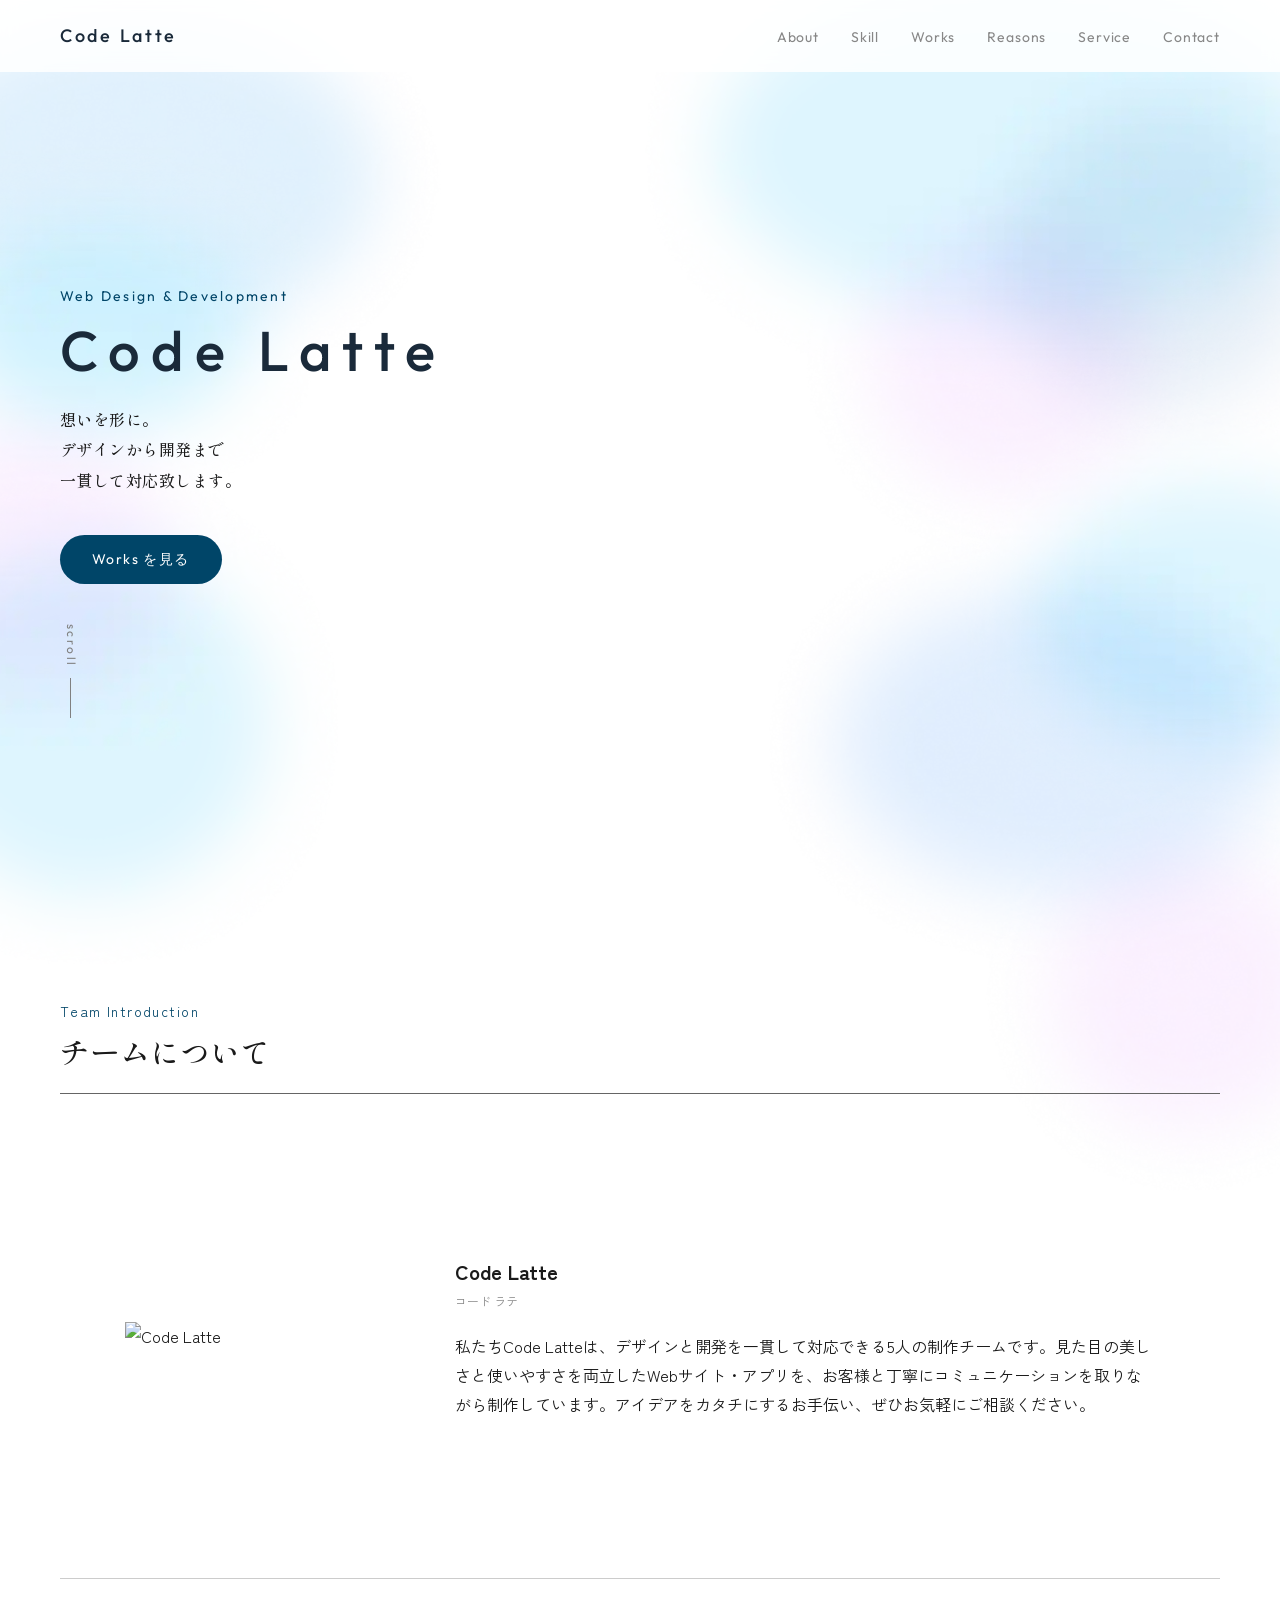
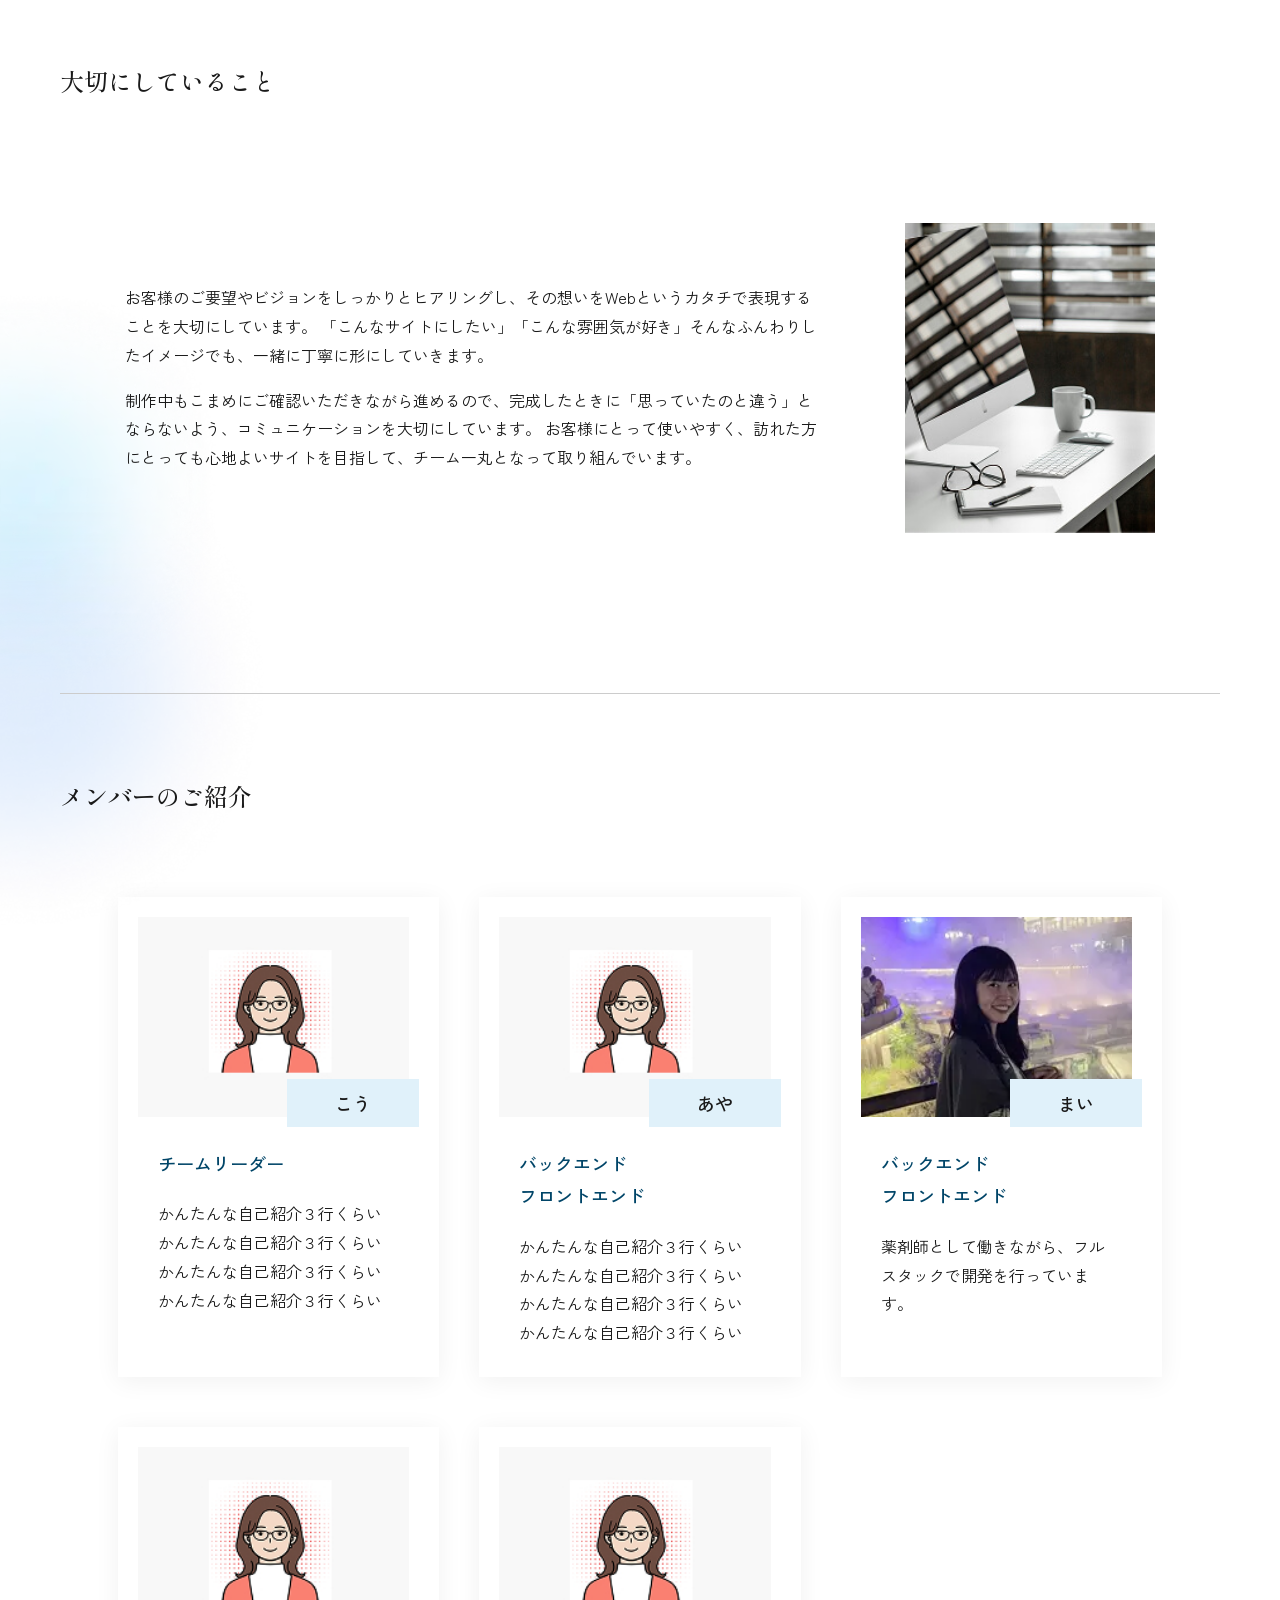
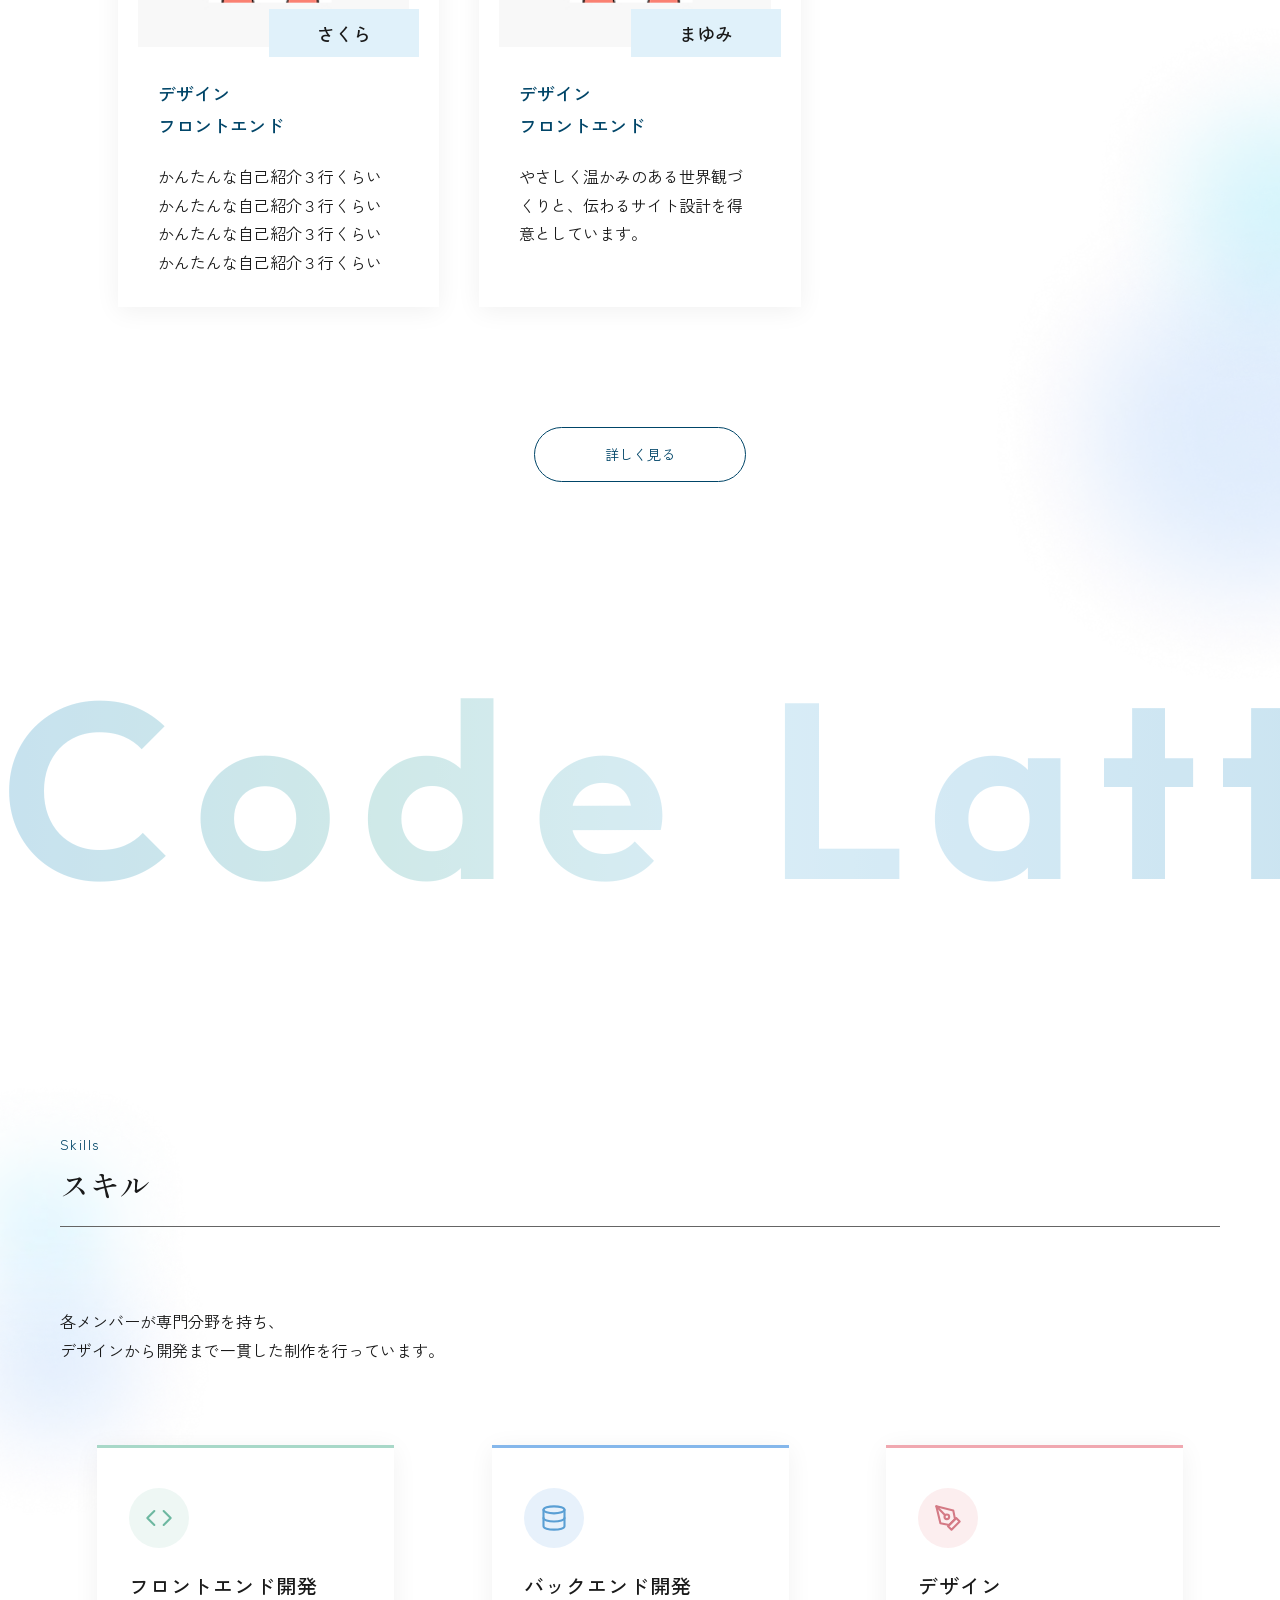
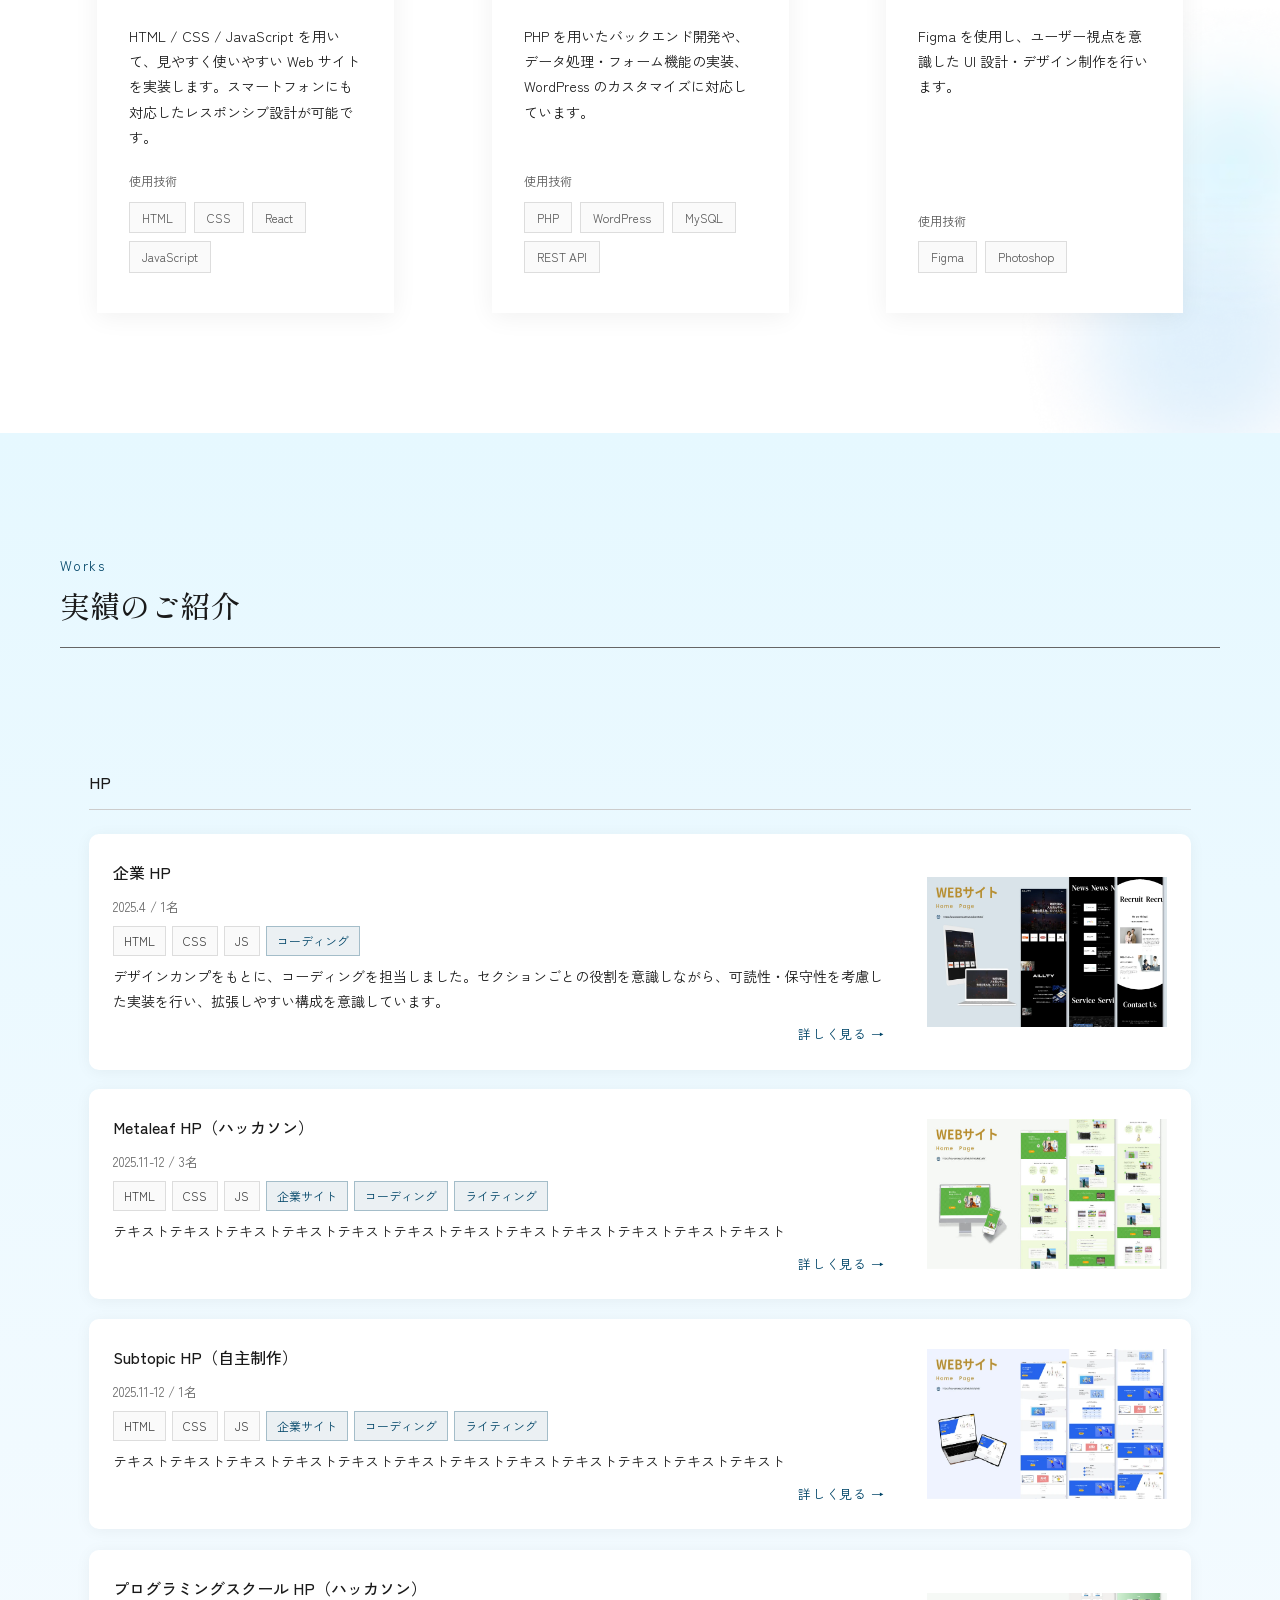
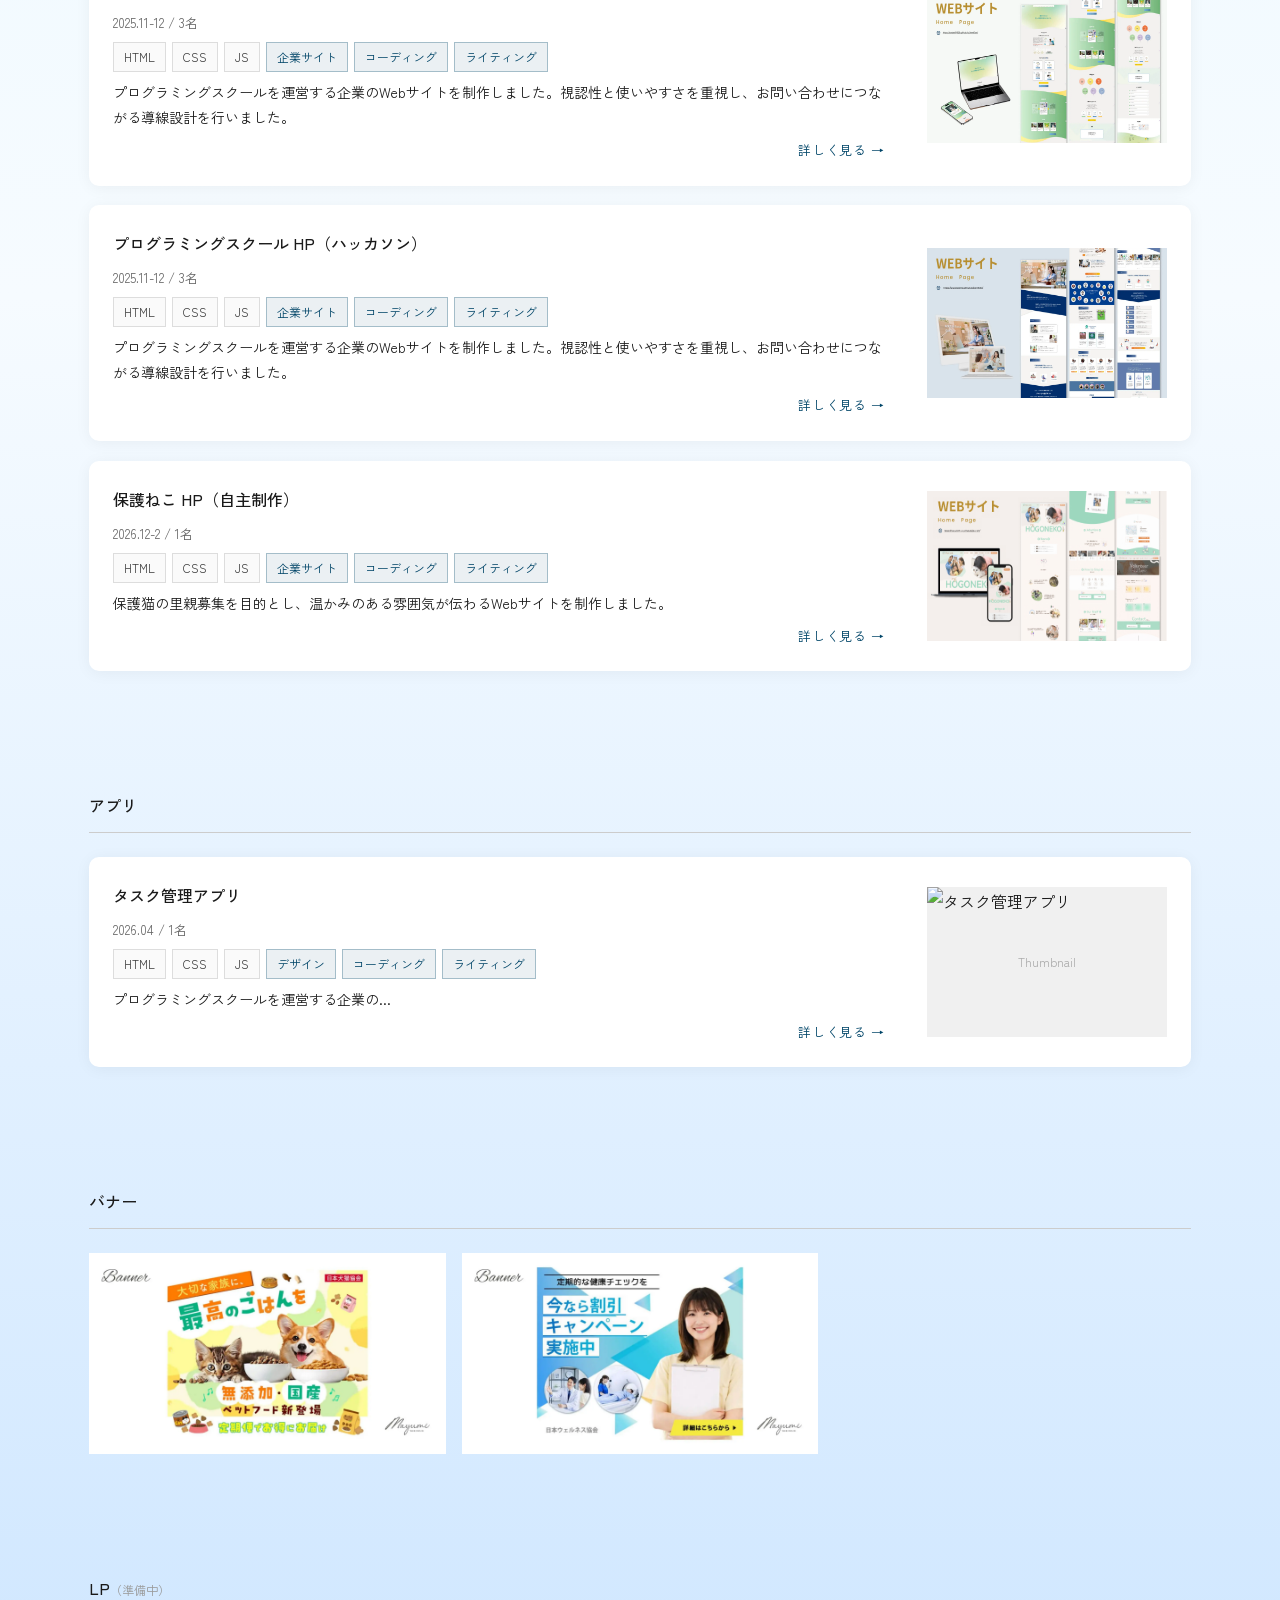
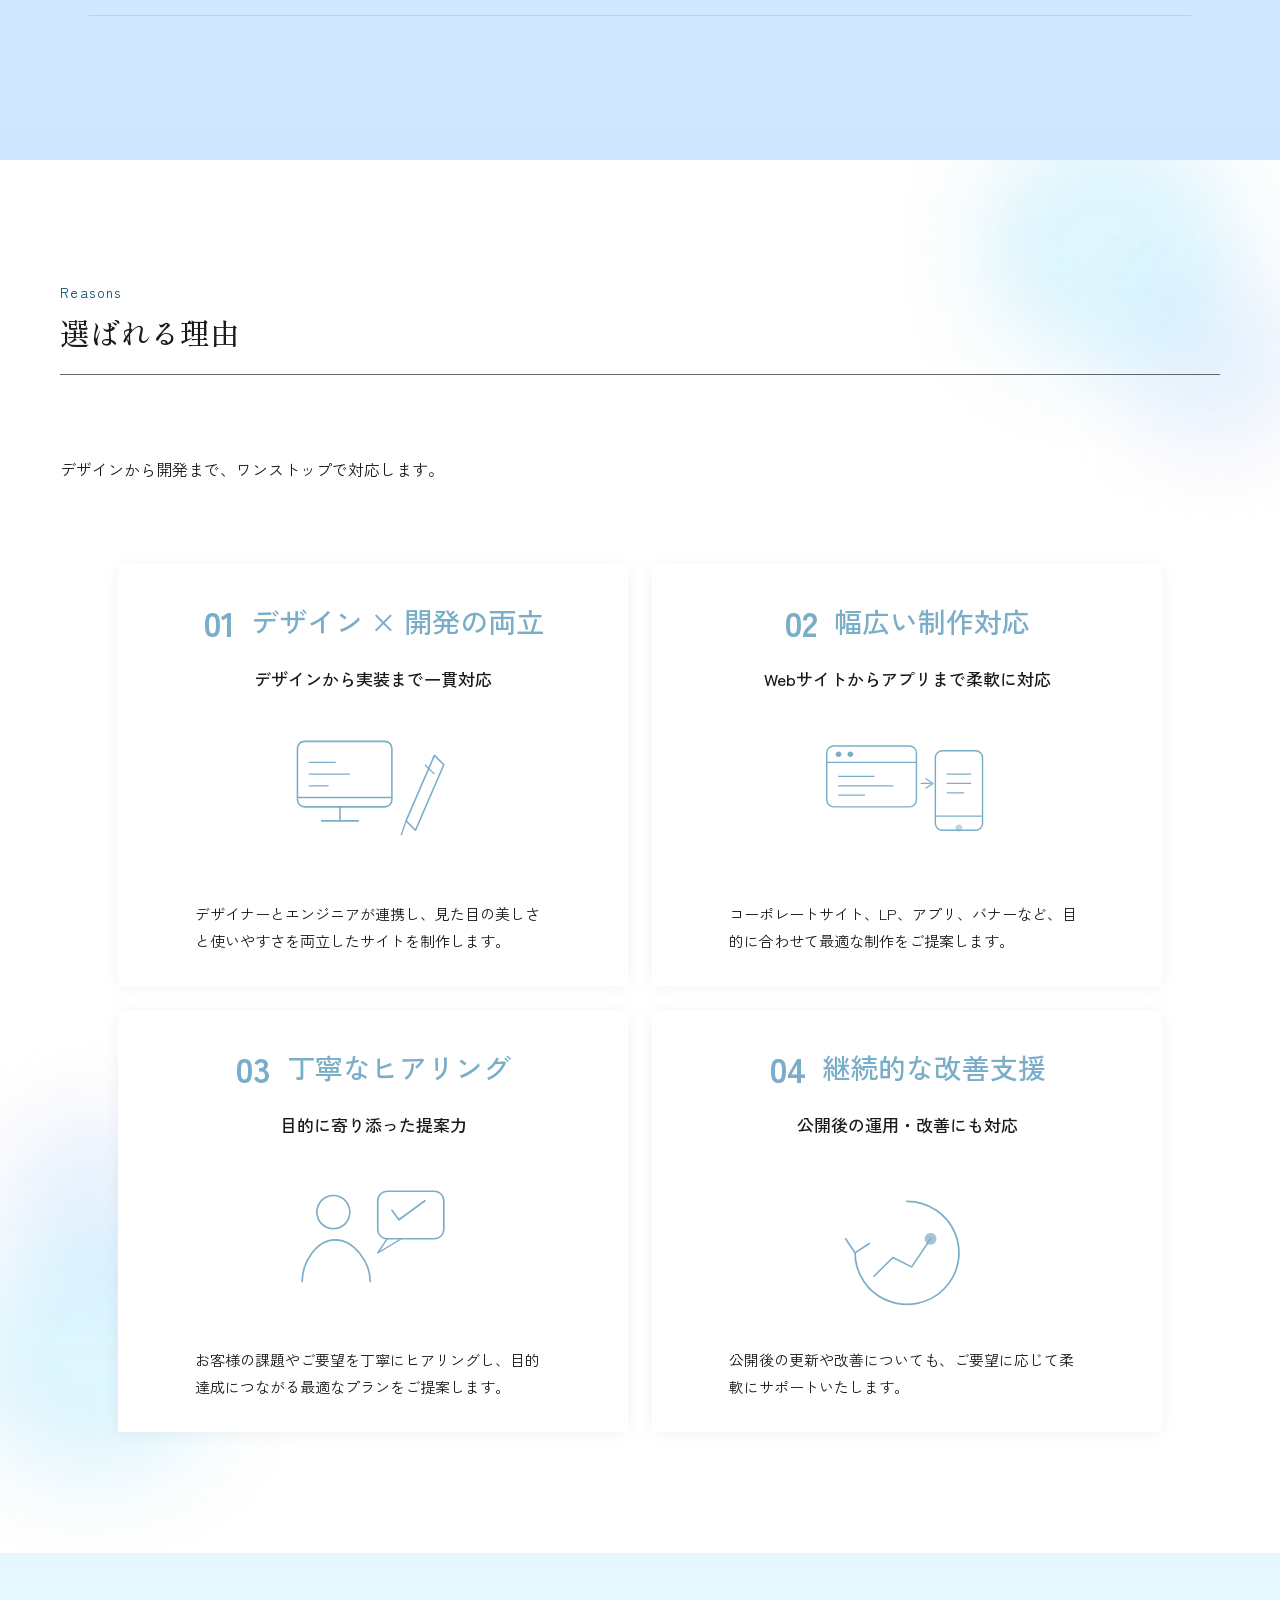
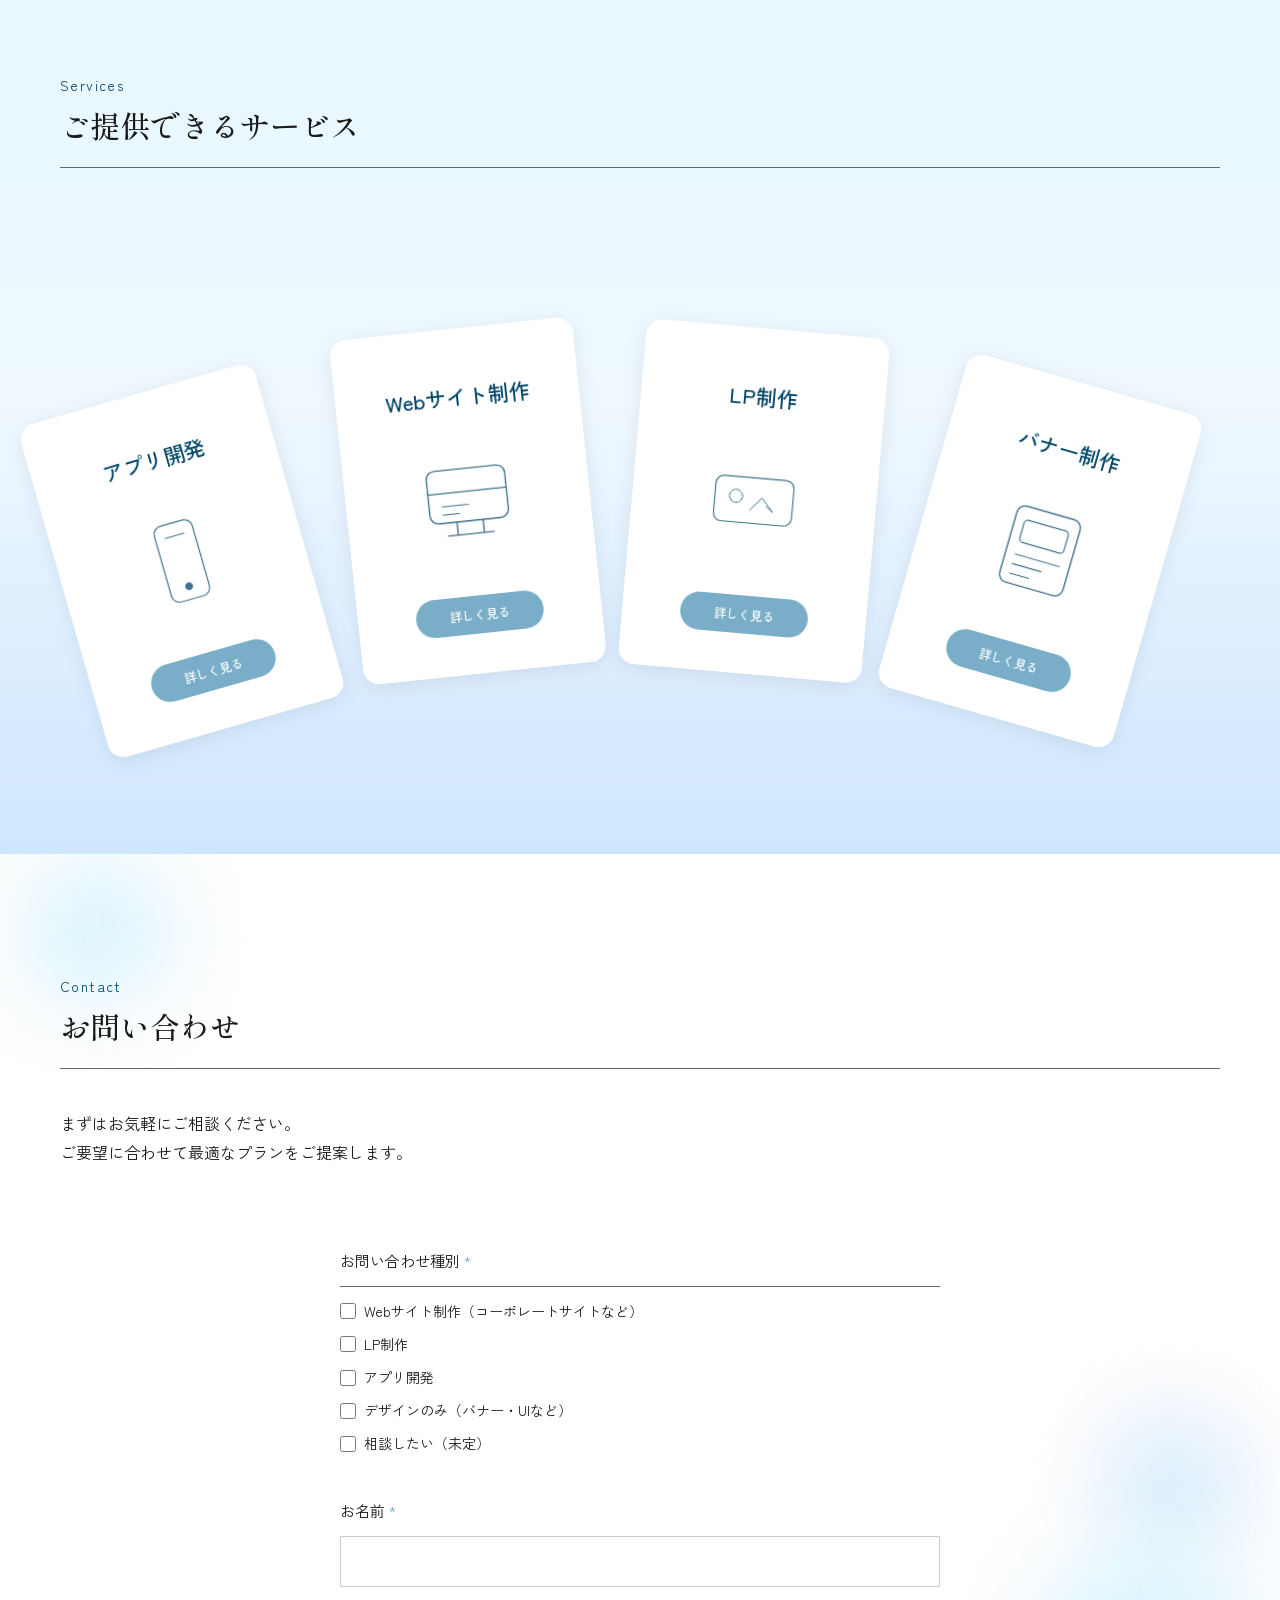
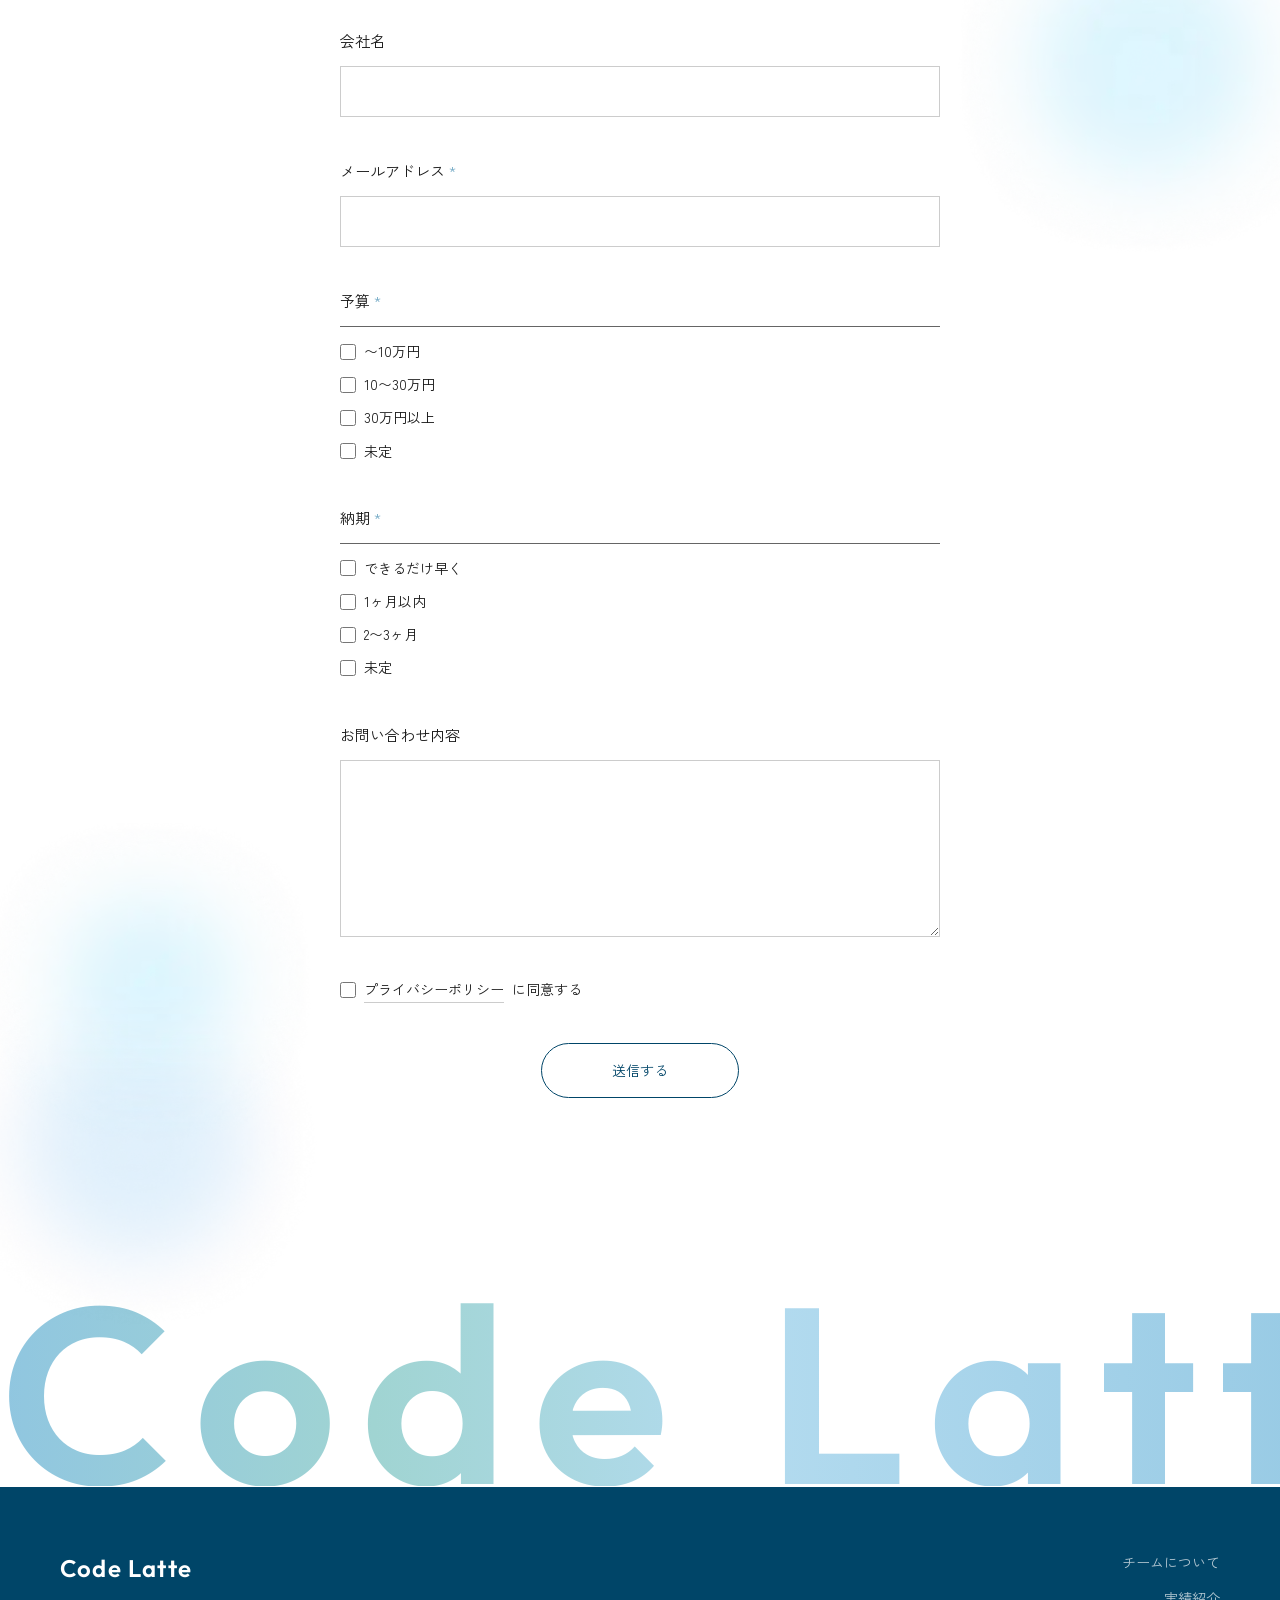
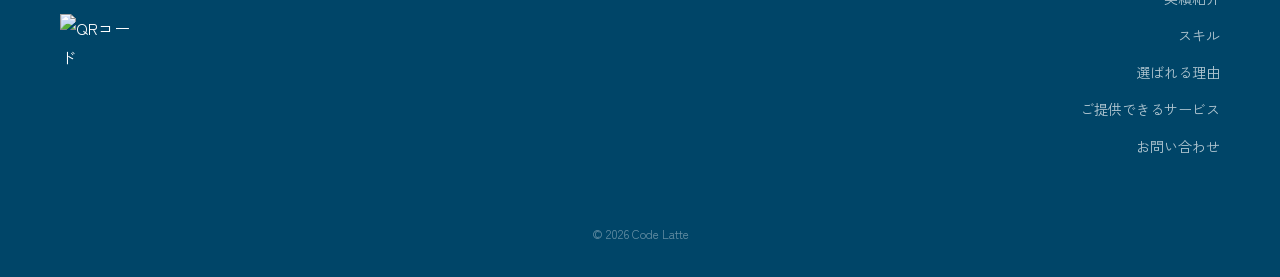
==== commit e7a7f752: "portfolio update" ====
--- a/index.html
+++ b/index.html
@@ -288,6 +288,7 @@
       </div>
     </section>
 
+    <!-- works -->
     <section class="works" id="works">
       <div class="wrapper">
 
@@ -299,6 +300,7 @@
           <h3 class="works__category fadein" style="transition-delay: 0s">HP</h3>
           <ul class="works__list">
 
+            <!-- Aillty -->
             <li class="works__item fadein" style="transition-delay: 0s">
               <div class="works__item-left">
                 <div class="works__meta">
@@ -322,10 +324,11 @@
               </div>
             </li>
 
+            <!-- Metaleaf -->
             <li class="works__item fadein" style="transition-delay: 0.15s">
               <div class="works__item-left">
                 <div class="works__meta">
-                  <h4 class="works__name">テキスト HP</h4>
+                  <h4 class="works__name">Metaleaf HP（ハッカソン）</h4>
 
                   <p class="works__date">2025.11-12 / 3名</p>
 
@@ -341,16 +344,45 @@
                   </div>
 
                   <p class="works__desc">テキストテキストテキストテキストテキストテキストテキストテキストテキストテキストテキストテキスト</p>
-                  <a href="project/paw-link.html" class="works__link">詳しく見る →</a>
+                  <a href="project/metaleaf.html" class="works__link">詳しく見る →</a>
 
                 </div>
               </div>
               <div class="works__thumb">
-                <img src="img/works/hp02.webp" alt="テキスト HP">
-              </div>
-            </li>
-
-
+                <img src="img/works/hp01.jpg" alt="テキスト HP">
+              </div>
+            </li>
+
+            <!-- こう オリジナルサイト -->
+            <li class="works__item fadein" style="transition-delay: 0.15s">
+              <div class="works__item-left">
+                <div class="works__meta">
+                  <h4 class="works__name">Subtopic HP（自主制作）</h4>
+
+                  <p class="works__date">2025.11-12 / 1名</p>
+
+                  <div class="works__tags-wrap">
+                    <ul class="works__tags">
+                      <li class="works__tag">HTML</li>
+                      <li class="works__tag">CSS</li>
+                      <li class="works__tag">JS</li>
+                      <li class="works__tag works__tag--type">企業サイト</li>
+                      <li class="works__tag works__tag--type">コーディング</li>
+                      <li class="works__tag works__tag--type">ライティング</li>
+                    </ul>
+                  </div>
+
+                  <p class="works__desc">テキストテキストテキストテキストテキストテキストテキストテキストテキストテキストテキストテキスト</p>
+                  <a href="project/subtopic.html" class="works__link">詳しく見る →</a>
+
+                </div>
+              </div>
+              <div class="works__thumb">
+                <img src="img/works/hp06.webp" alt="Subtopic HP">
+              </div>
+            </li>
+
+            <!-- プロナビさくら -->
             <li class="works__item fadein" style="transition-delay: 0.3s">
               <div class="works__item-left">
                 <div class="works__meta">
@@ -375,6 +407,7 @@
               </div>
             </li>
 
+            <!-- プロナビまゆみ -->
             <li class="works__item fadein" style="transition-delay: 0.45s">
               <div class="works__item-left">
                 <div class="works__meta">
@@ -399,6 +432,7 @@
               </div>
             </li>
 
+            <!-- ほごねこ -->
             <li class="works__item fadein" style="transition-delay: 0.6s">
               <div class="works__item-left">
                 <div class="works__meta">
@@ -757,14 +791,15 @@
 
         <p class="contact__intro fadein" style="transition-delay: 0s">まずはお気軽にご相談ください。<br>ご要望に合わせて最適なプランをご提案します。</p>
 
-        <form class="contact__form fadein" style="transition-delay: 0s" action="#" method="post">
+        <form class="contact__form fadein" style="transition-delay: 0s" action="https://formspree.io/f/xeevebpj"
+          method="POST">
 
           <!-- 問い合わせ種別 -->
           <div class="contact__field">
             <p class="contact__label-field">お問い合わせ種別<span class="contact__required">*</span></p>
             <div class="contact__line"></div>
             <ul class="contact__checks">
-              <li><label><input type="checkbox" name="type" value="web"> Webサイト制作（コーポレートサイトなど）</label></li>
+              <li><label><input type="checkbox" name="type" value="web" required> Webサイト制作（コーポレートサイトなど）</label></li>
               <li><label><input type="checkbox" name="type" value="lp"> LP制作</label></li>
               <li><label><input type="checkbox" name="type" value="app"> アプリ開発</label></li>
               <li><label><input type="checkbox" name="type" value="design"> デザインのみ（バナー・UIなど）</label></li>
@@ -795,7 +830,7 @@
             <p class="contact__label-field">予算<span class="contact__required">*</span></p>
             <div class="contact__line"></div>
             <ul class="contact__checks">
-              <li><label><input type="checkbox" name="budget" value="under10"> 〜10万円</label></li>
+              <li><label><input type="checkbox" name="budget" value="under10" required> 〜10万円</label></li>
               <li><label><input type="checkbox" name="budget" value="10to30"> 10〜30万円</label></li>
               <li><label><input type="checkbox" name="budget" value="over30"> 30万円以上</label></li>
               <li><label><input type="checkbox" name="budget" value="undecided"> 未定</label></li>
@@ -807,7 +842,7 @@
             <p class="contact__label-field">納期<span class="contact__required">*</span></p>
             <div class="contact__line"></div>
             <ul class="contact__checks">
-              <li><label><input type="checkbox" name="deadline" value="asap"> できるだけ早く</label></li>
+              <li><label><input type="checkbox" name="deadline" value="asap" required> できるだけ早く</label></li>
               <li><label><input type="checkbox" name="deadline" value="1month"> 1ヶ月以内</label></li>
               <li><label><input type="checkbox" name="deadline" value="2to3"> 2〜3ヶ月</label></li>
               <li><label><input type="checkbox" name="deadline" value="undecided"> 未定</label></li>
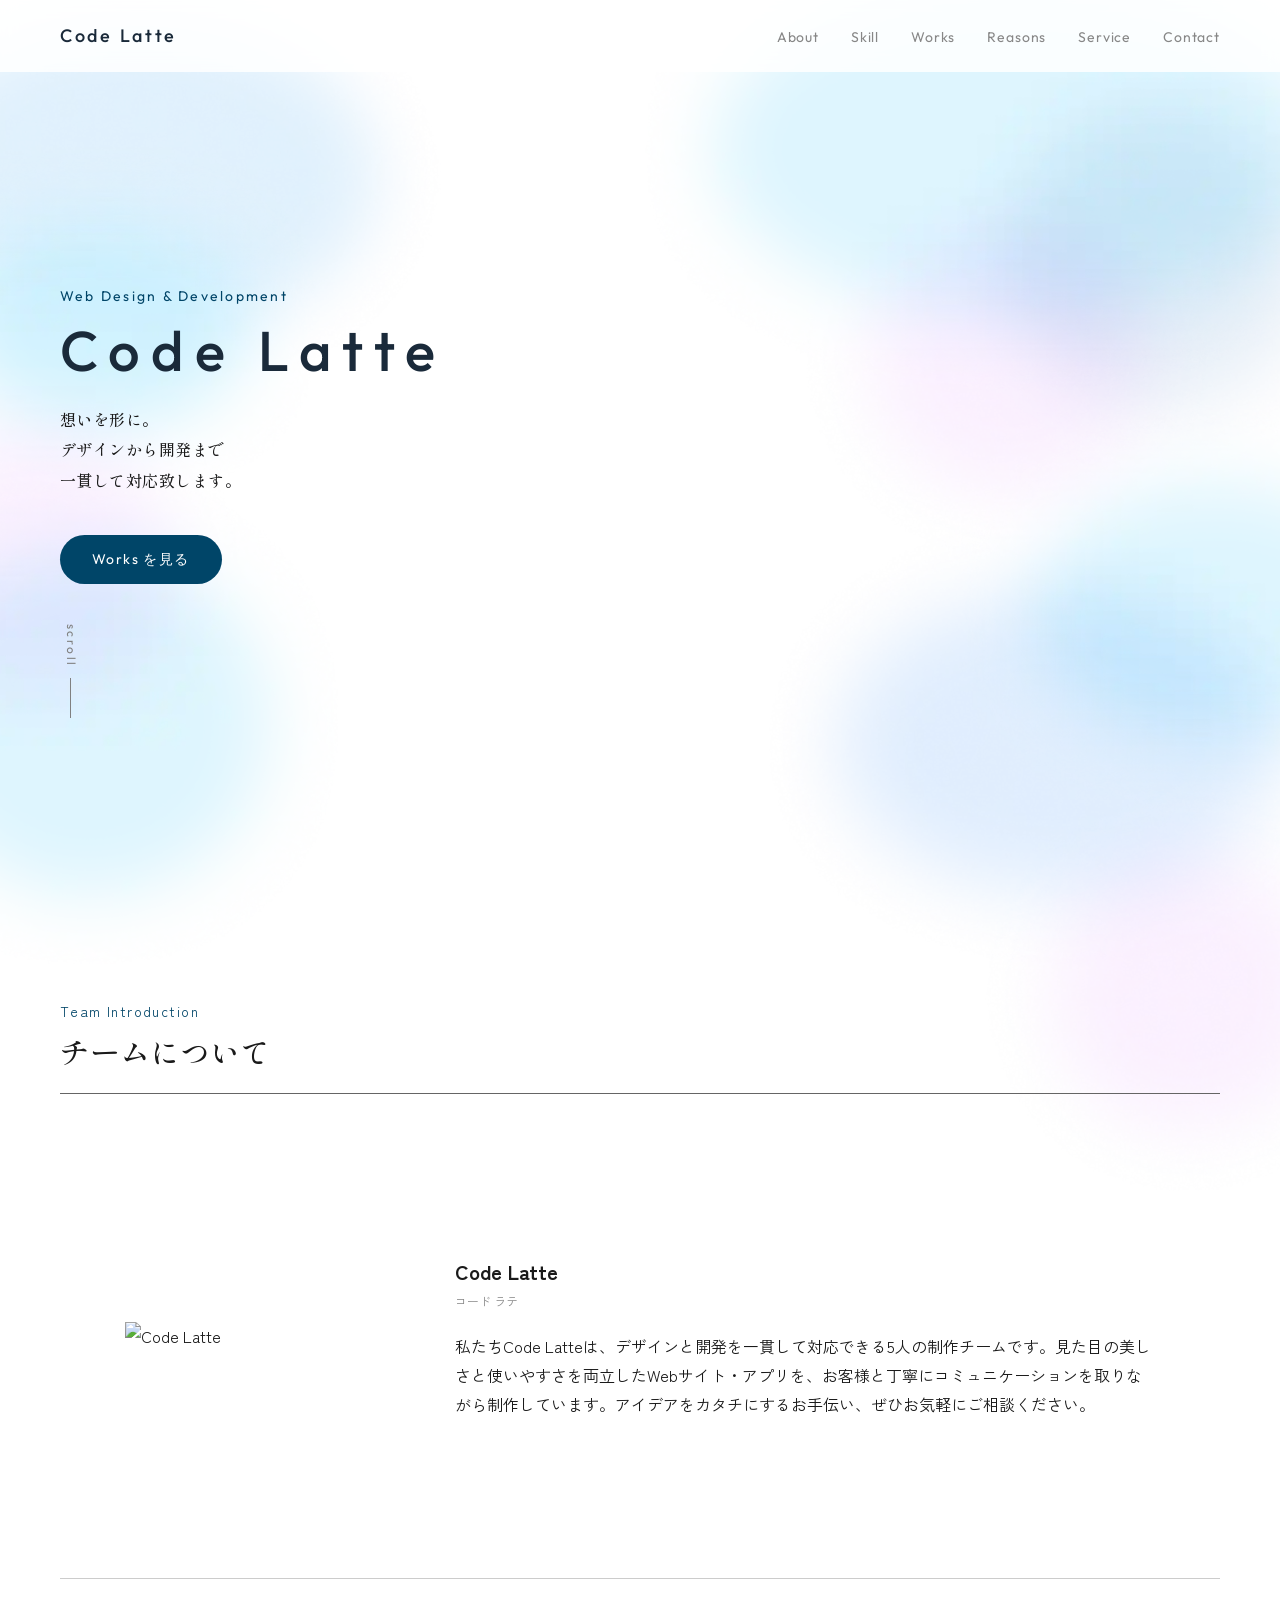
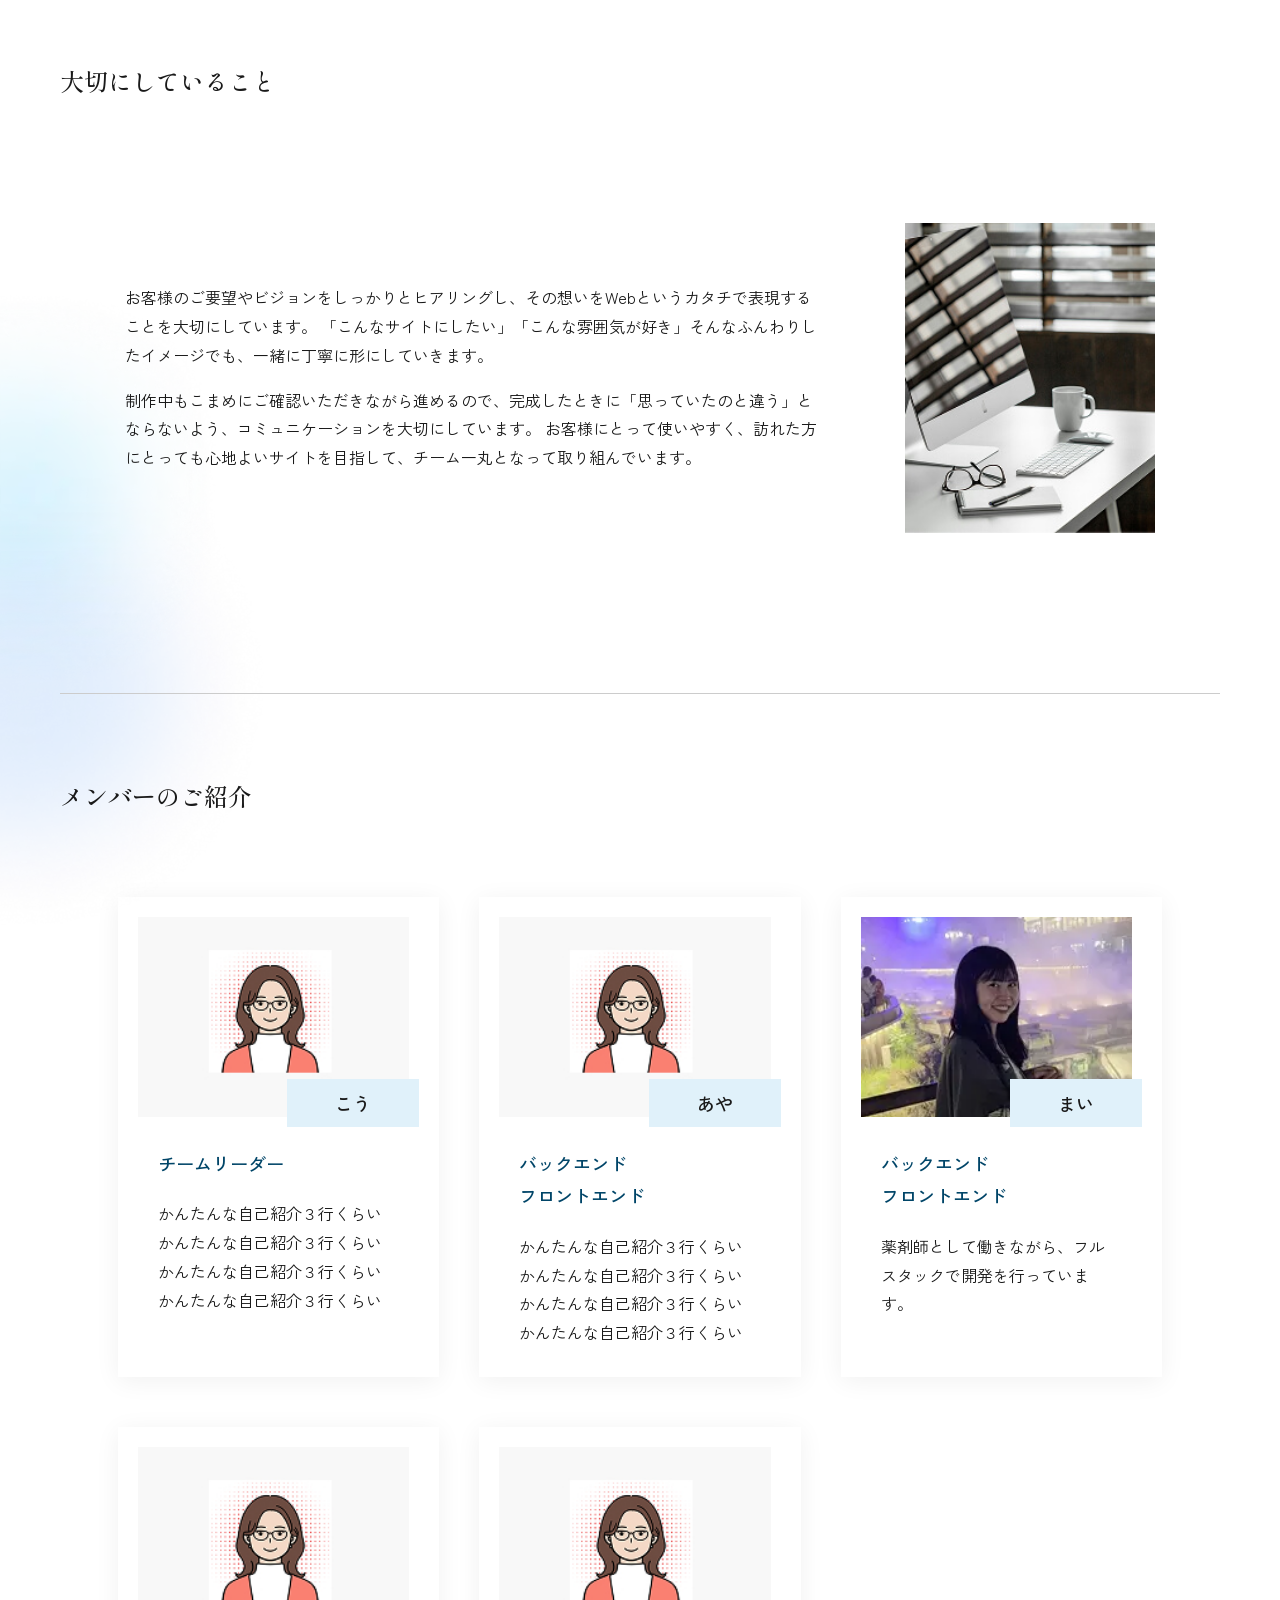
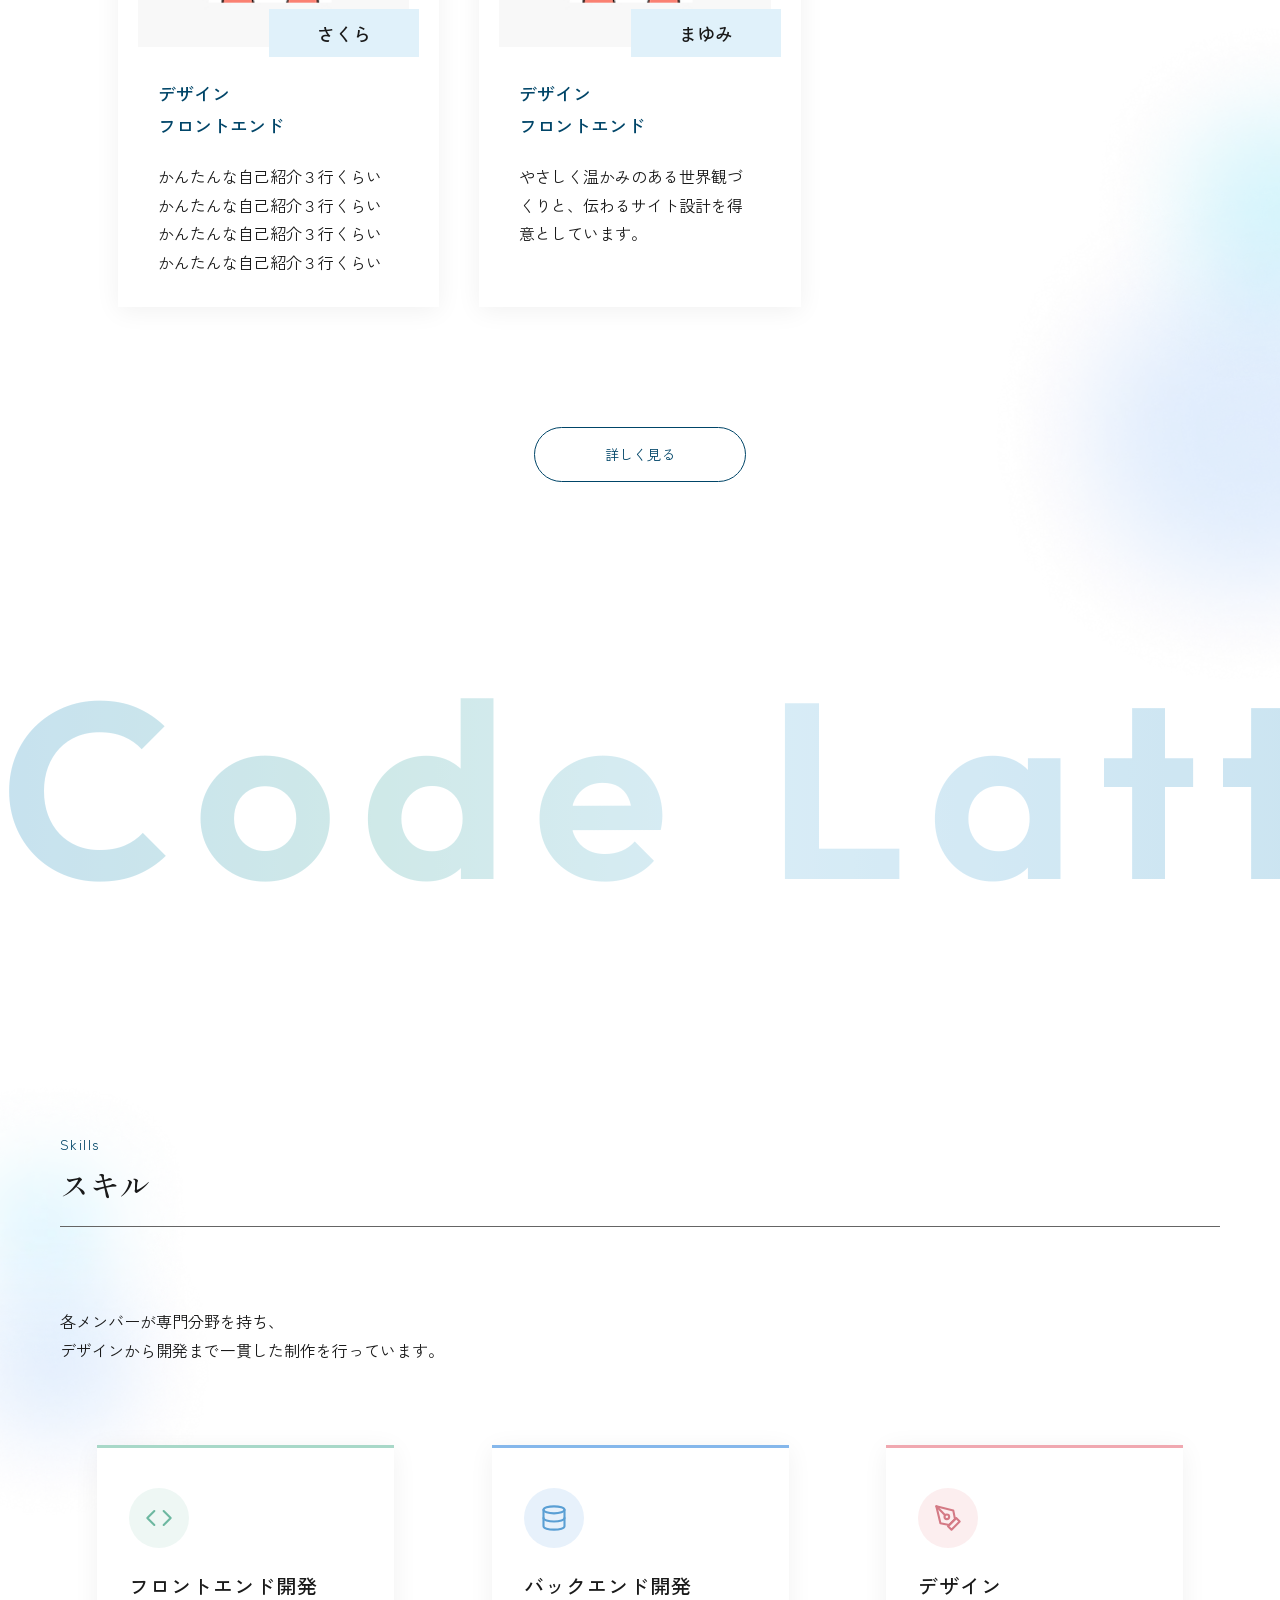
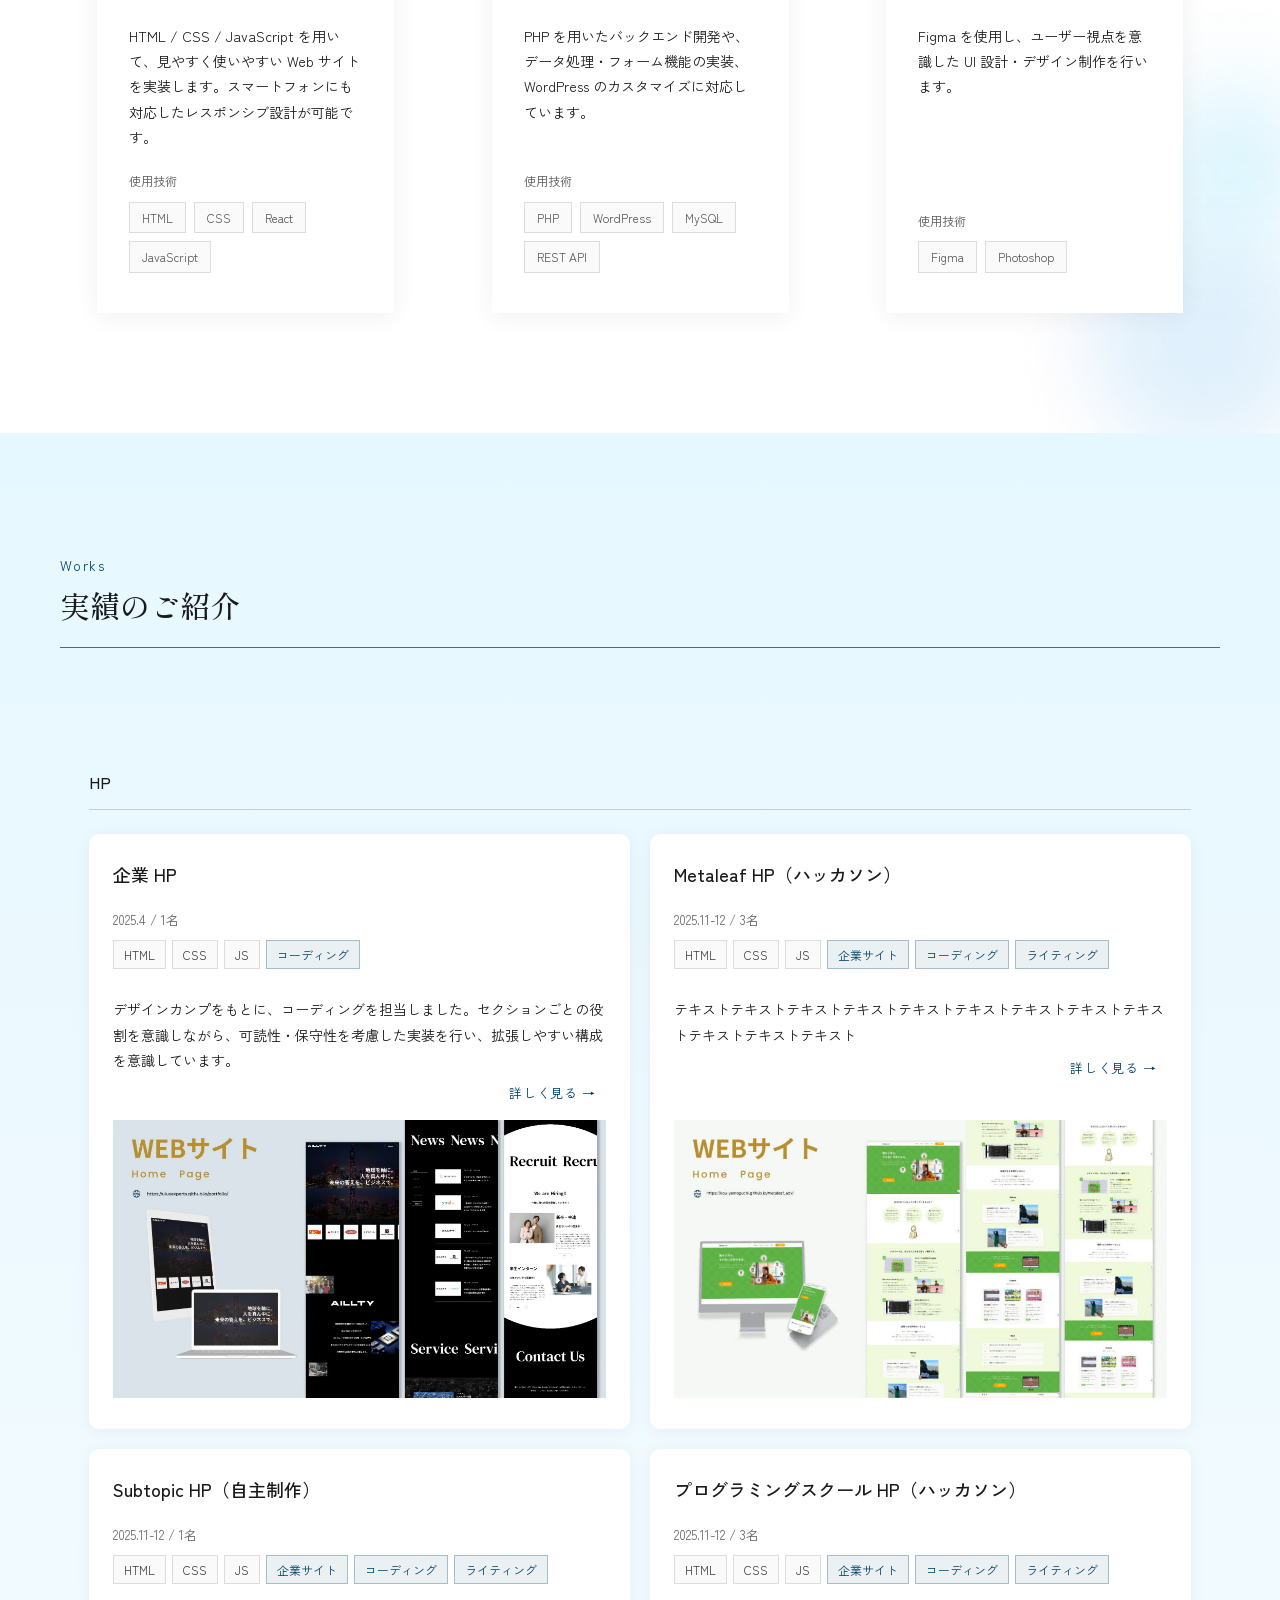
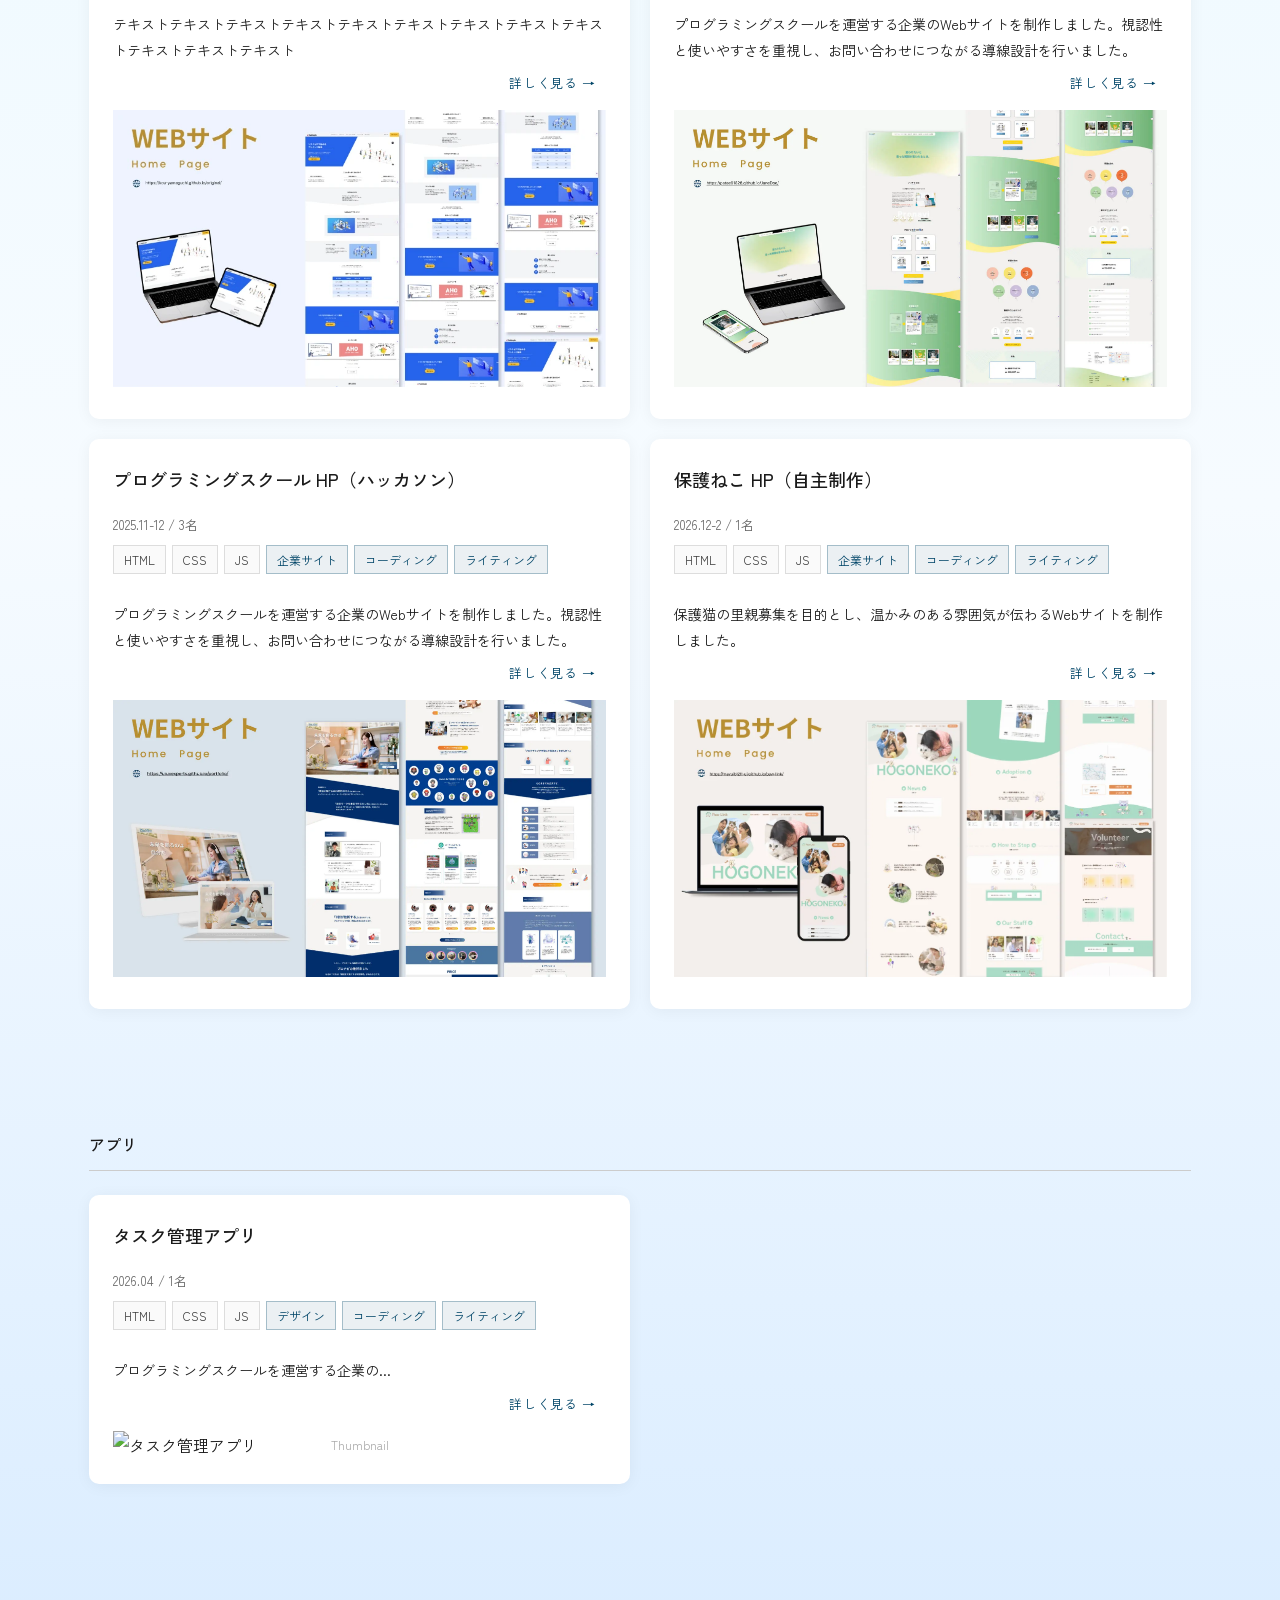
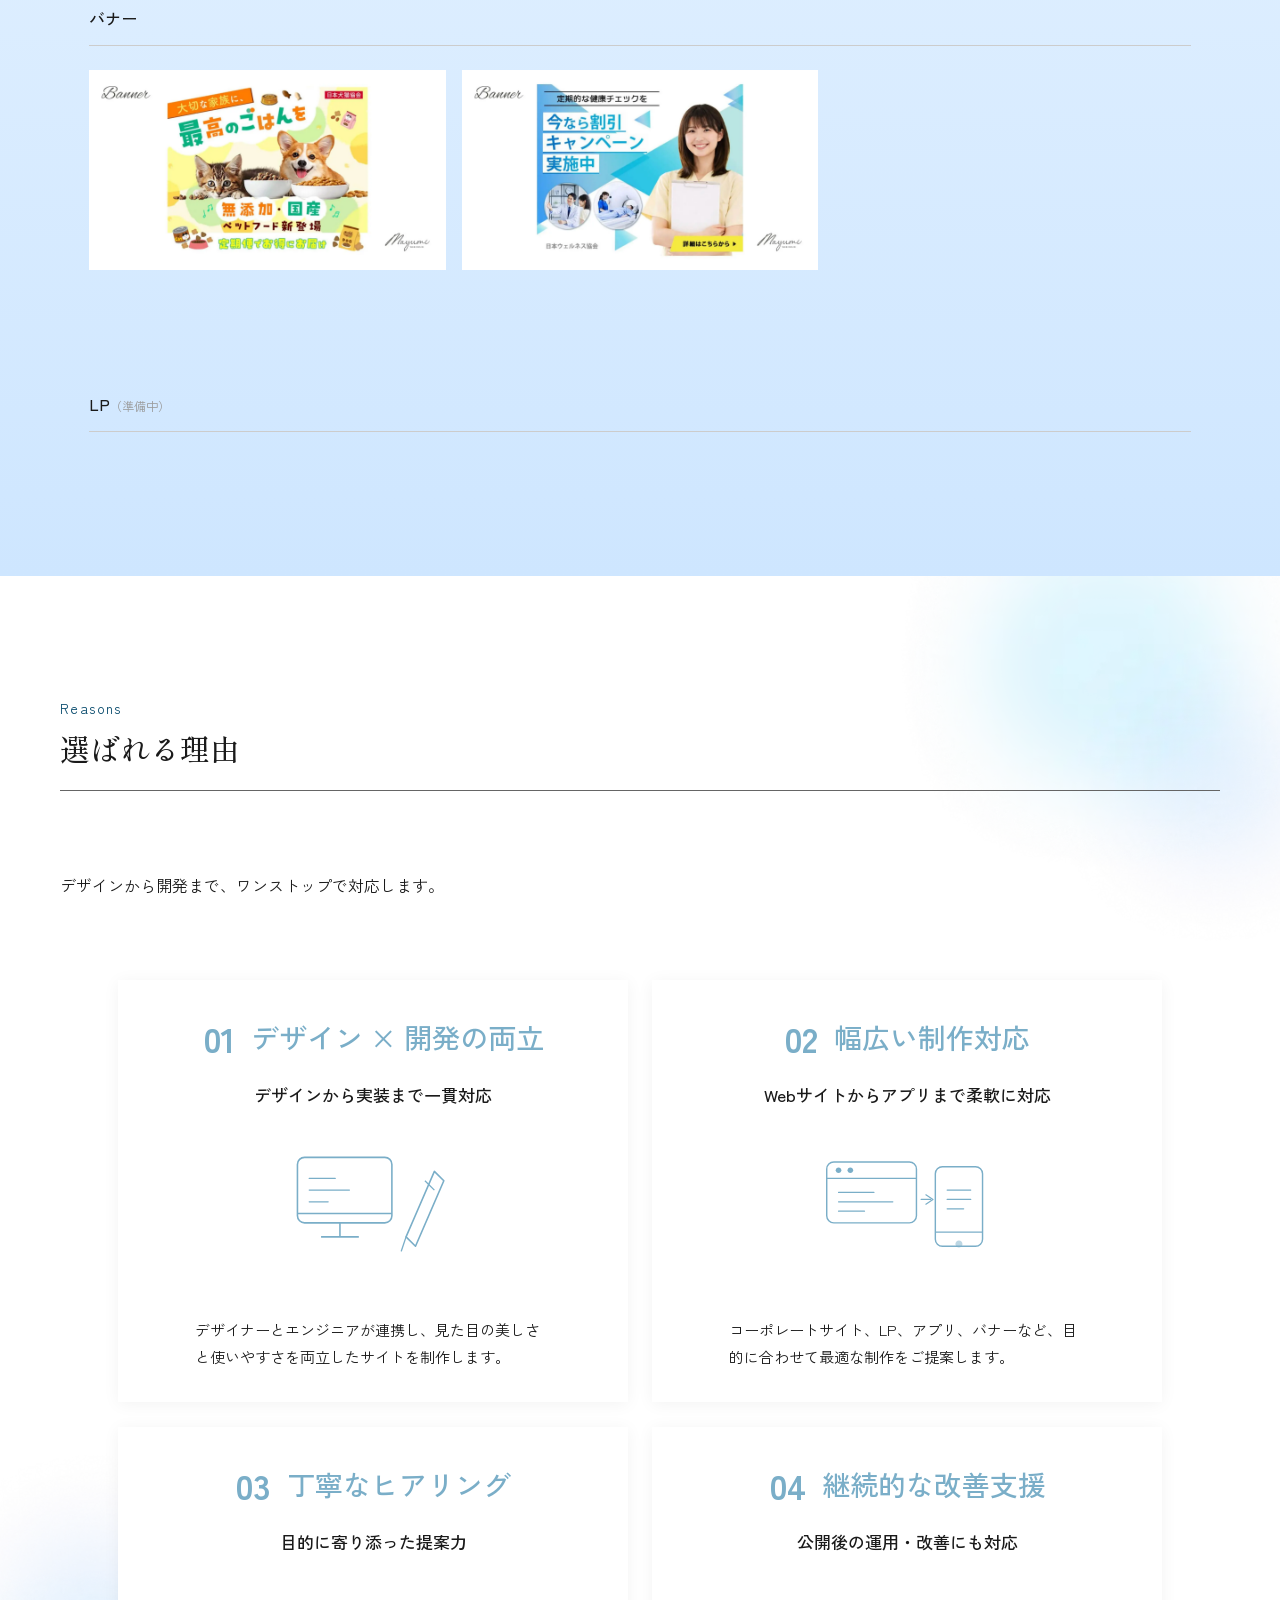
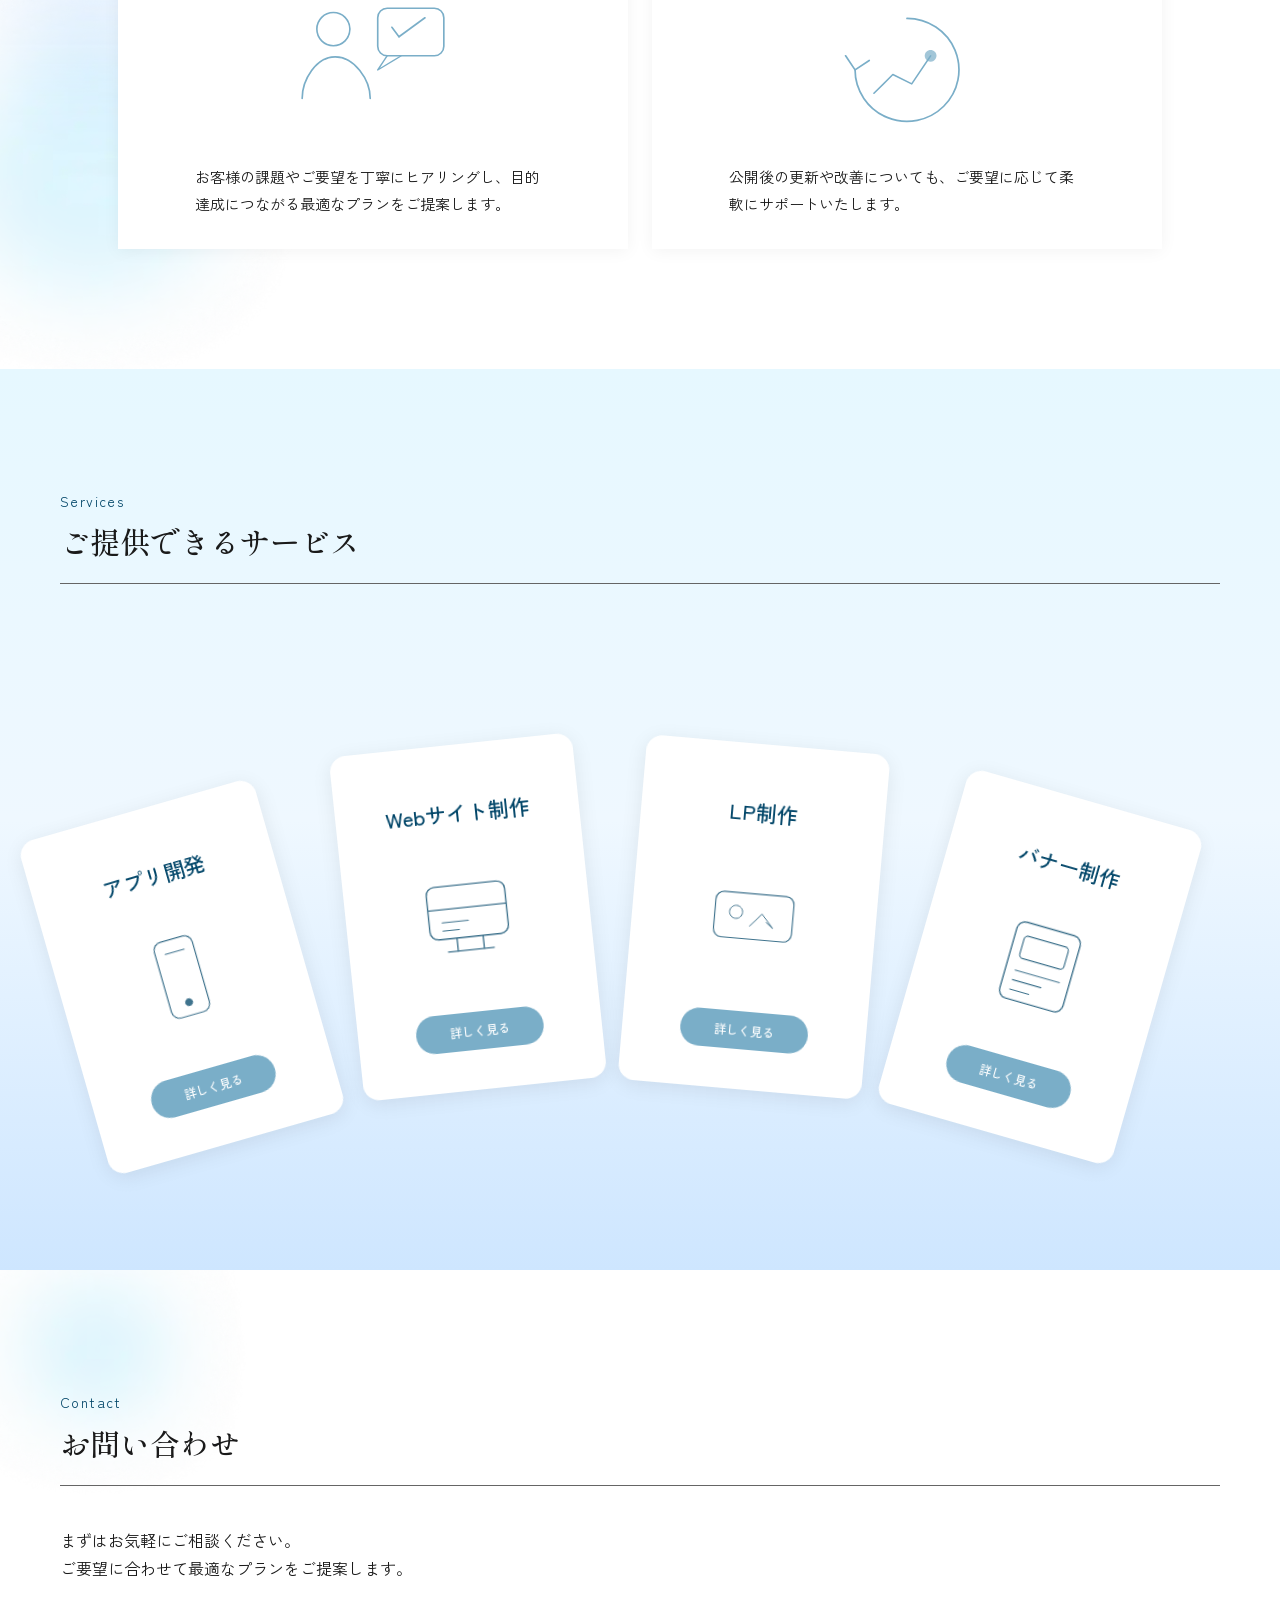
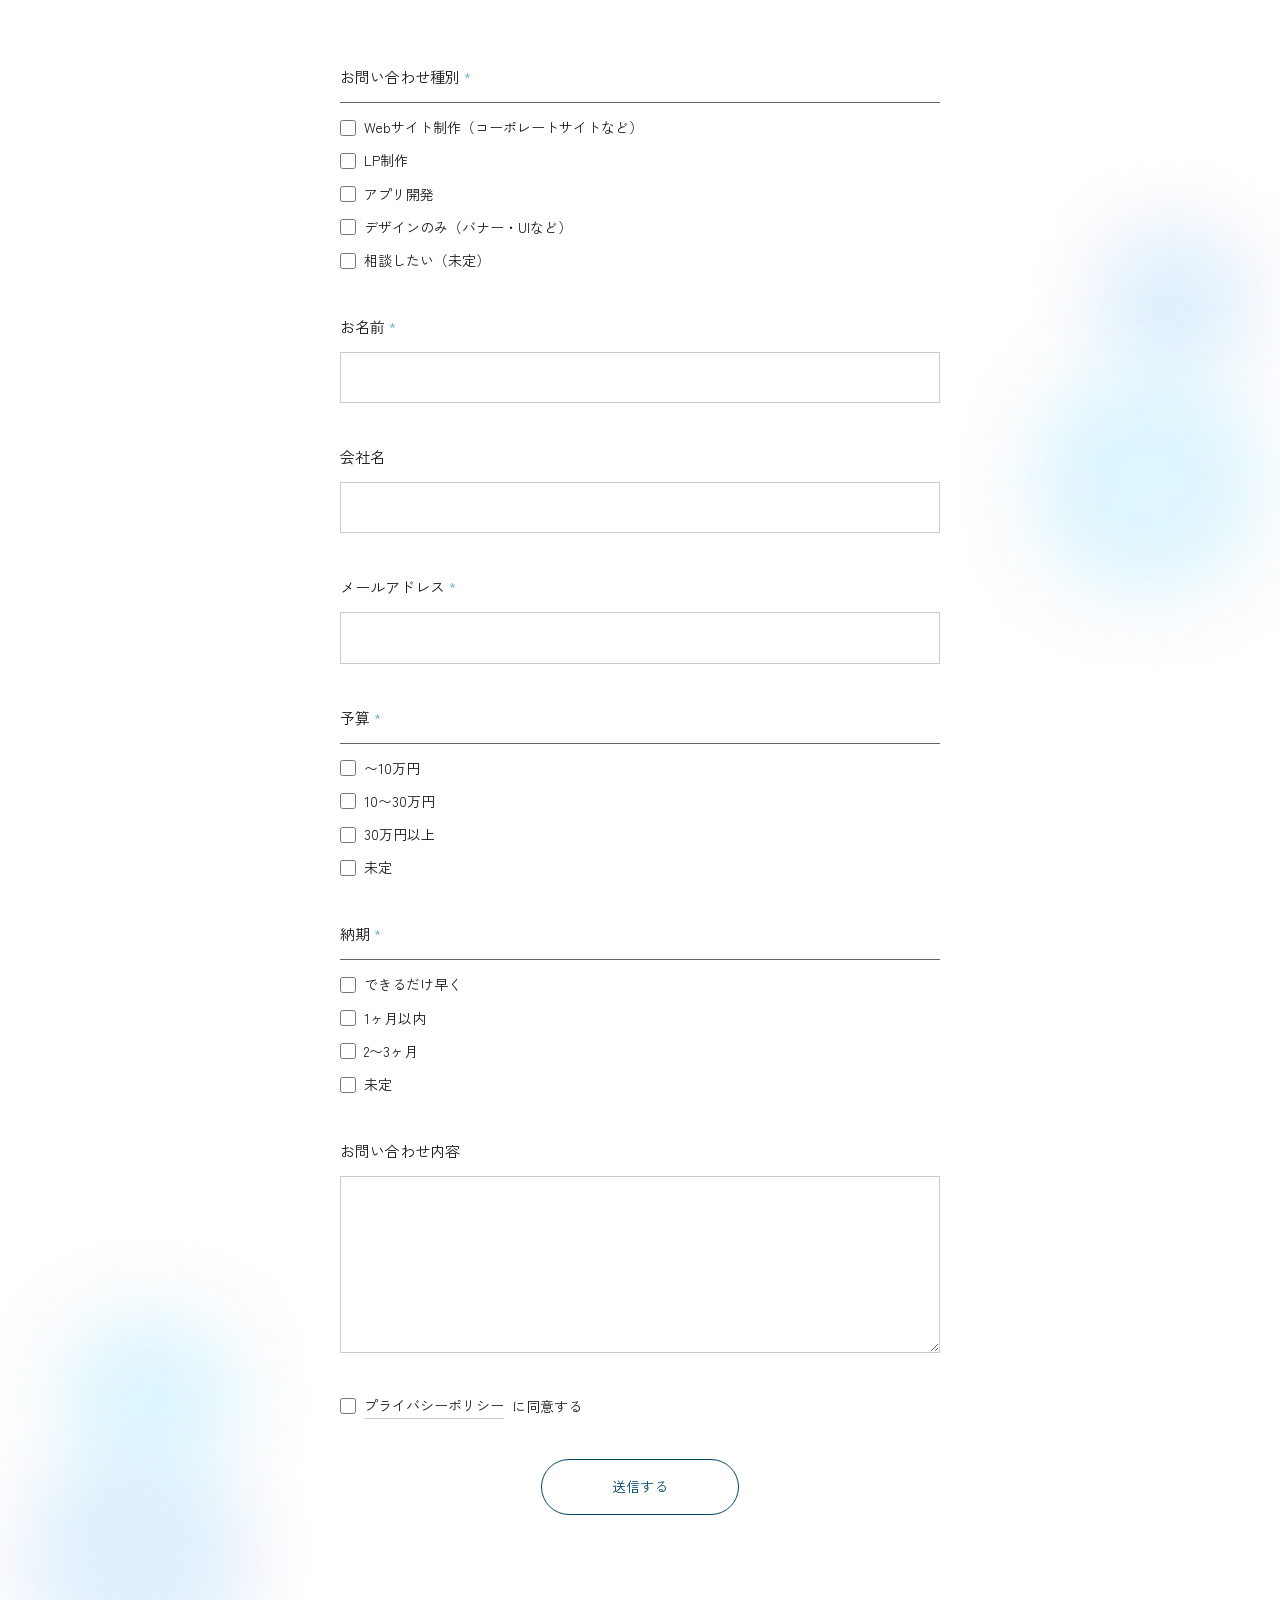
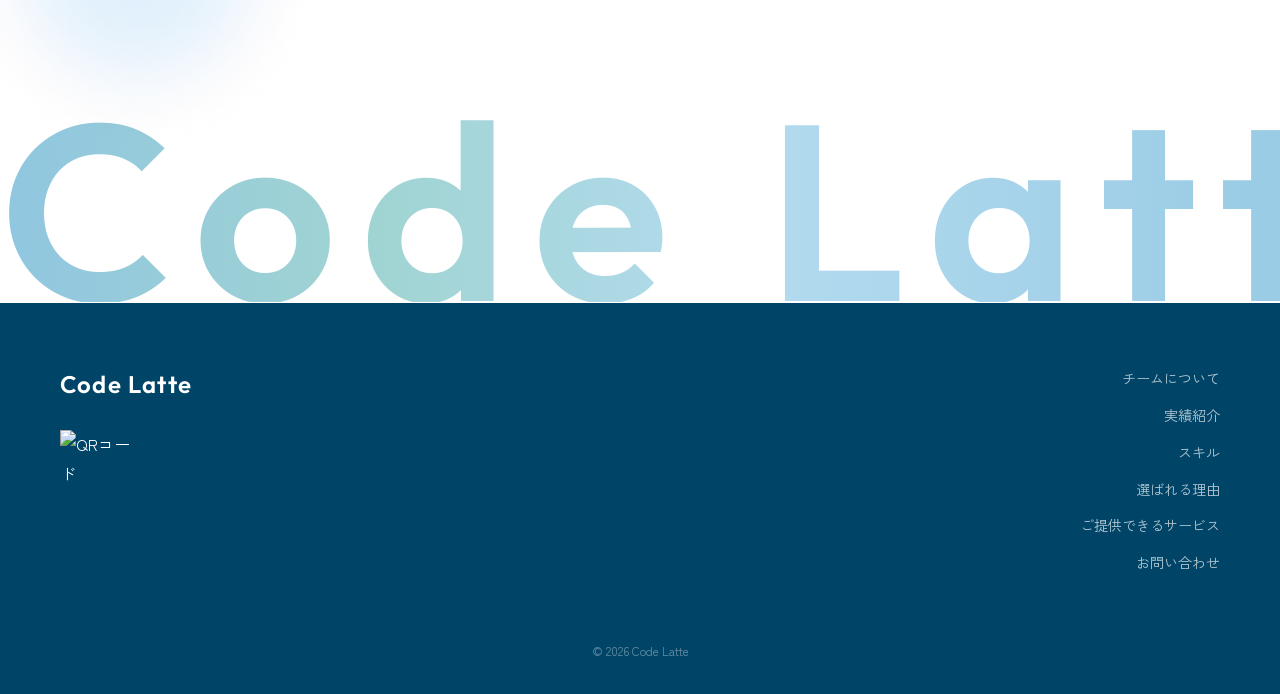
==== commit 38c94702: "portfolio update" ====
--- a/index.html
+++ b/index.html
@@ -457,7 +457,7 @@
                 </div>
               </div>
               <div class="works__thumb">
-                <img src="img/works/hp05.jpg" alt="保護ねこ HP">
+                <img src="img/works/hp05.webp" alt="保護ねこ HP">
               </div>
             </li>
 
--- a/css/style.css
+++ b/css/style.css
@@ -948,10 +948,21 @@
   font-weight: 400;
 }
 .works__list {
-  display: flex;
-  flex-direction: column;
-  align-items: center;
+  display: grid;
+  grid-template-columns: repeat(2, 1fr);
   gap: 2rem;
+  width: 95%;
+  margin-inline: auto;
+}
+@media (min-width: 768px) and (max-width: 1110px) {
+  .works__list {
+    grid-template-columns: 1fr;
+  }
+}
+@media (max-width: 767px) {
+  .works__list {
+    grid-template-columns: 1fr;
+  }
 }
 .works__list--banner {
   display: grid;
@@ -972,10 +983,10 @@
   }
 }
 .works__item {
-  width: 95%;
-  display: flex;
-  align-items: center;
-  gap: 3.2rem;
+  width: 100%;
+  display: flex;
+  flex-direction: column;
+  gap: 1.6rem;
   padding: 2.4rem;
   background: #fff;
   border-radius: 1rem;
@@ -985,12 +996,6 @@
 .works__item:hover {
   transform: translateY(-2px);
 }
-@media (max-width: 767px) {
-  .works__item {
-    flex-direction: column;
-    gap: 2rem;
-  }
-}
 .works__item-left {
   flex: 1;
   display: flex;
@@ -1003,13 +1008,14 @@
   gap: 0.8rem;
 }
 .works__name {
-  font-size: 1.6rem;
+  font-size: 1.8rem;
   font-weight: 500;
   color: #1A1A1A;
 }
 .works__date {
   font-size: 1.3rem;
   color: #656565;
+  margin-top: 1rem;
 }
 .works__tags {
   display: flex;
@@ -1034,6 +1040,7 @@
 .works__desc {
   font-size: 1.4rem;
   line-height: 1.8;
+  margin-top: 2rem;
 }
 .works__link {
   font-size: 1.3rem;
@@ -1047,21 +1054,14 @@
   opacity: 0.7;
 }
 .works__thumb {
-  width: 24rem;
-  flex-shrink: 0;
+  width: 100%;
   position: relative;
-  background: #f0f0f0;
-  aspect-ratio: 16/10;
   overflow: hidden;
 }
-@media (max-width: 767px) {
-  .works__thumb {
-    width: 100%;
-  }
-}
 .works__thumb img {
   width: 100%;
-  height: 100%;
+  -o-object-fit: contain;
+     object-fit: contain;
 }
 .works__thumb-label {
   position: absolute;
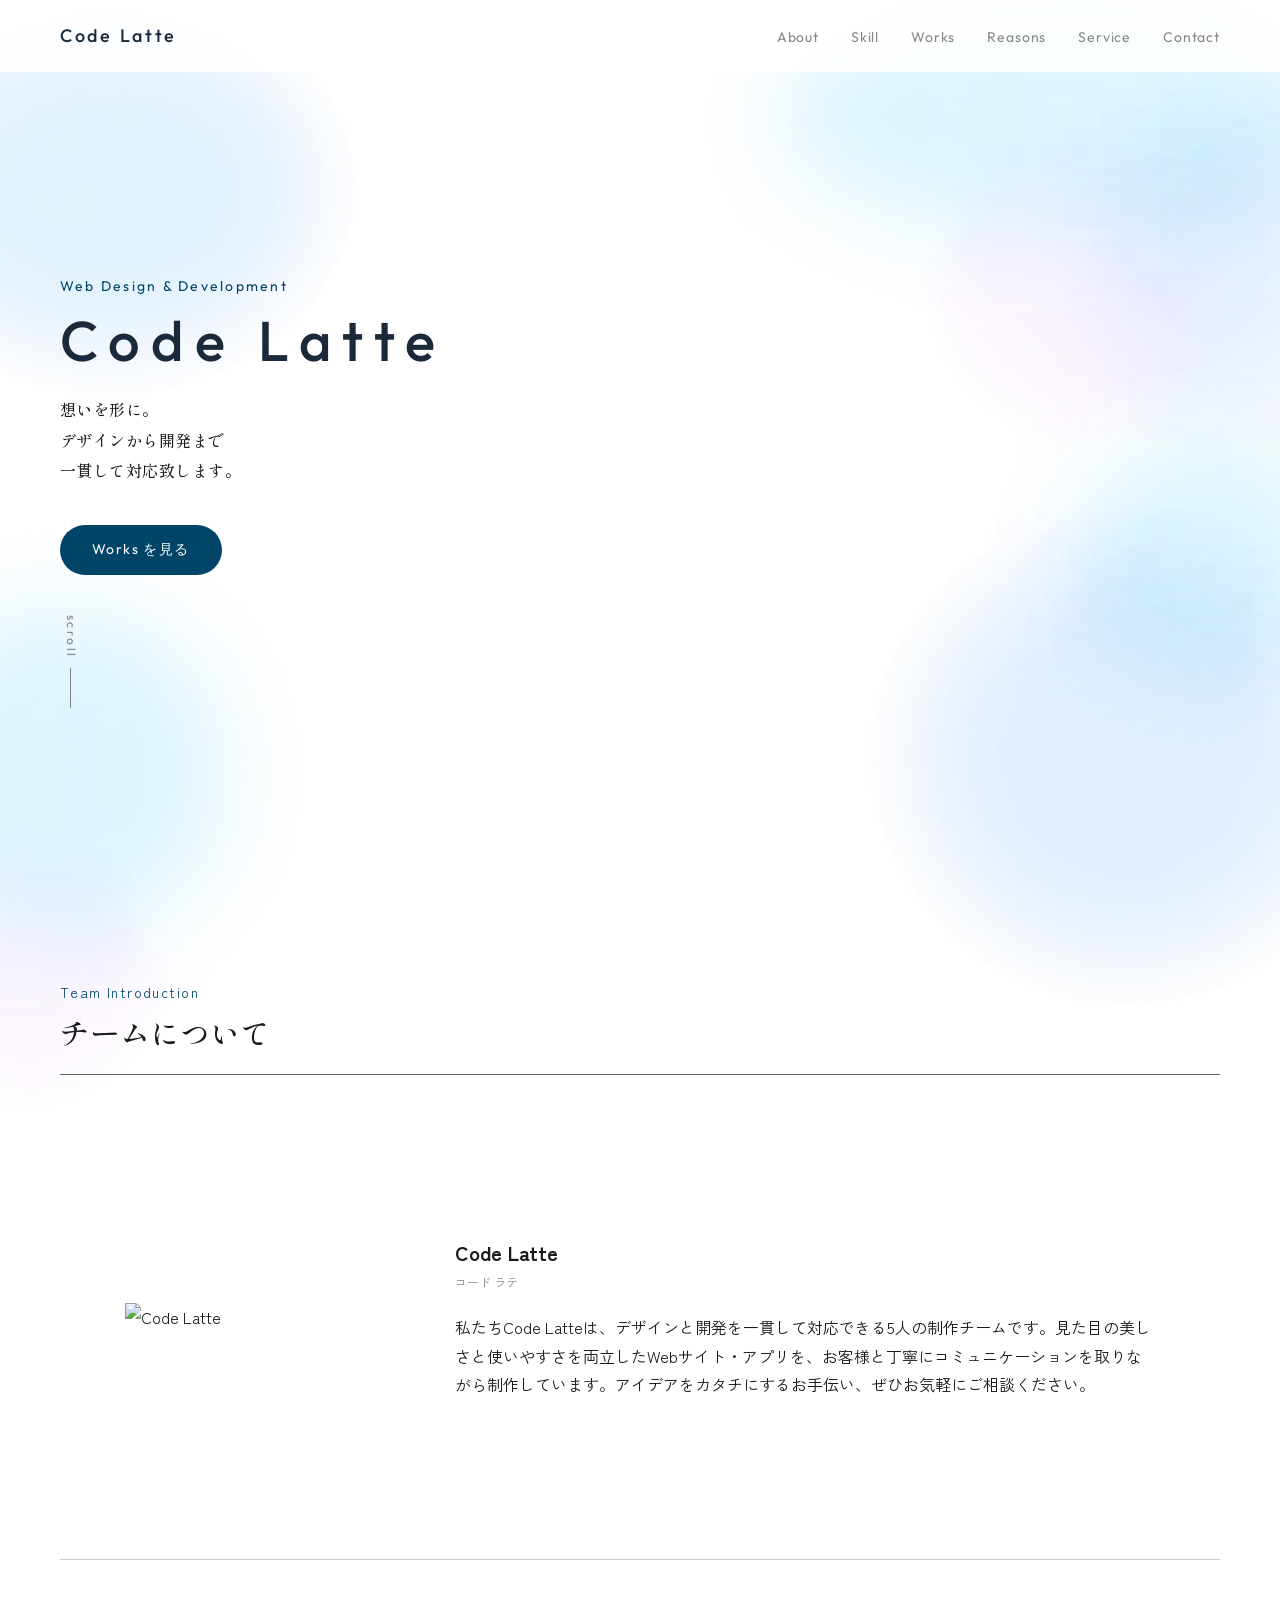
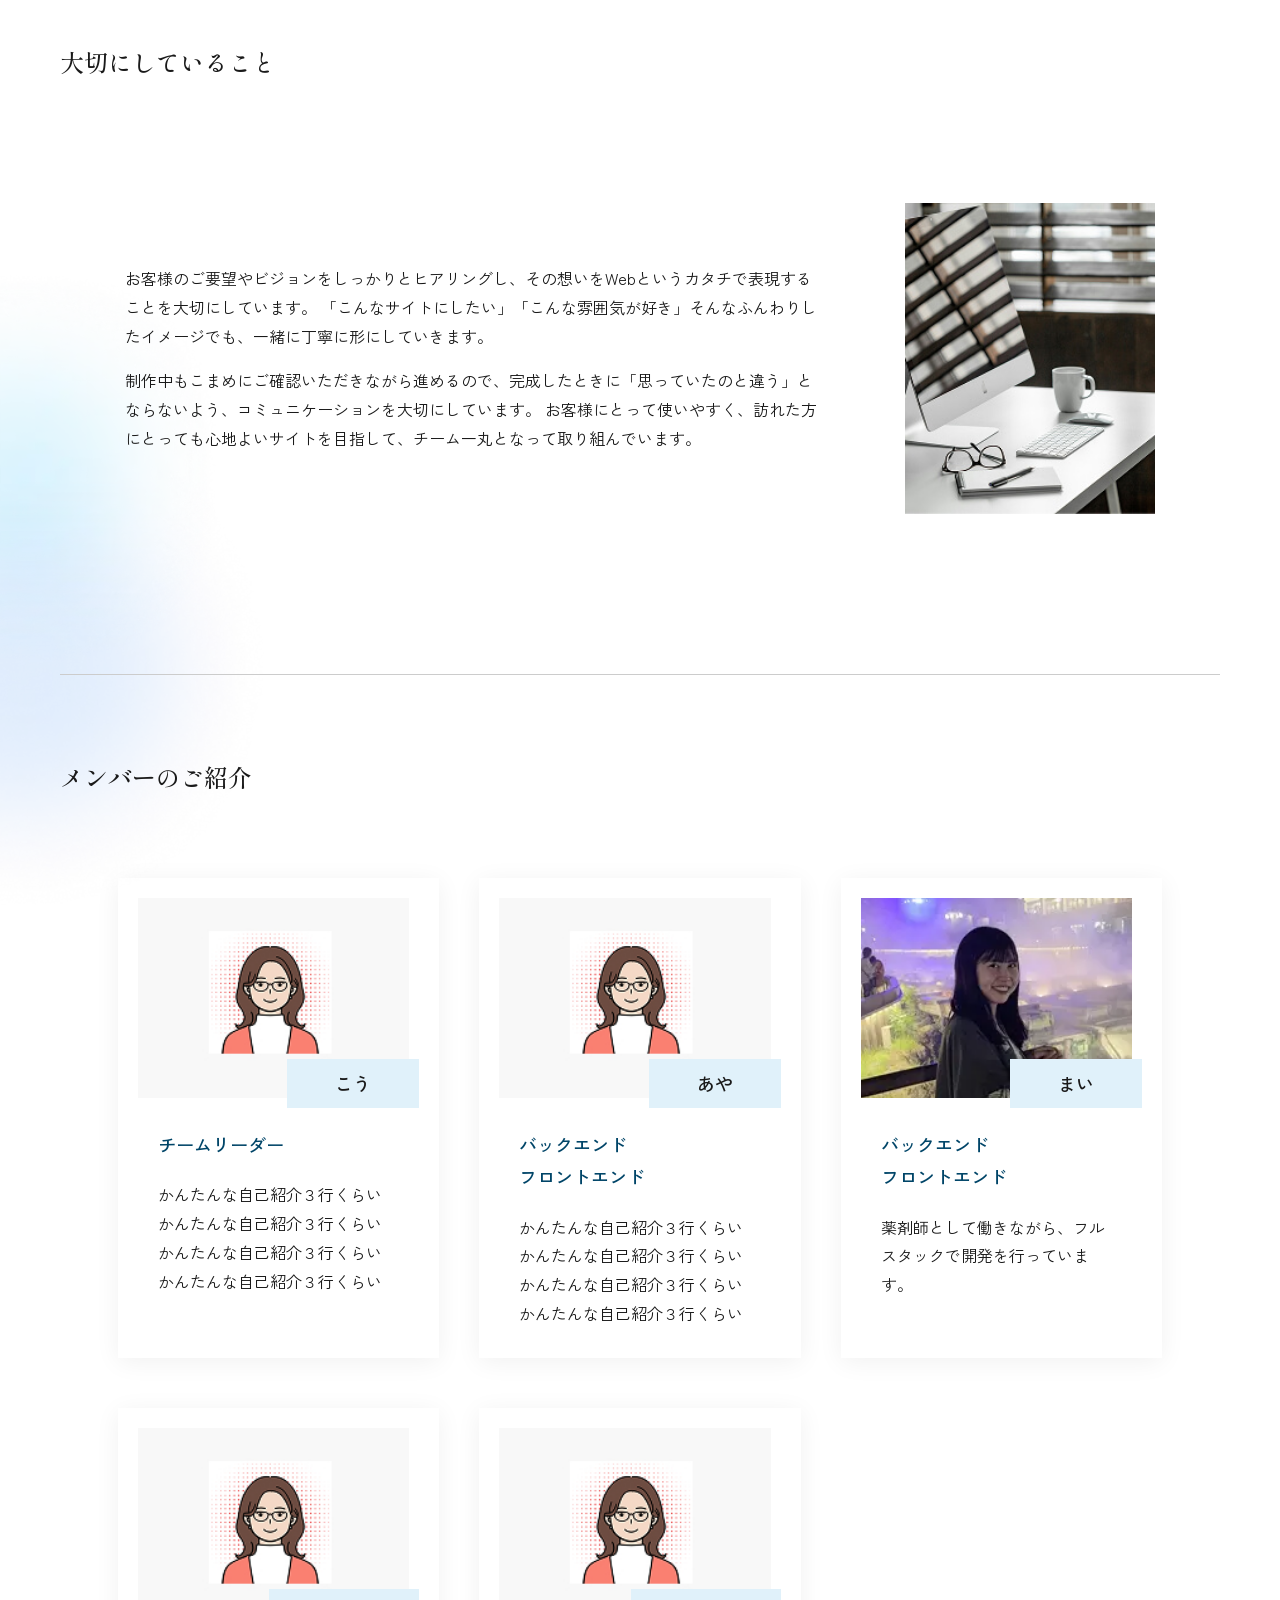
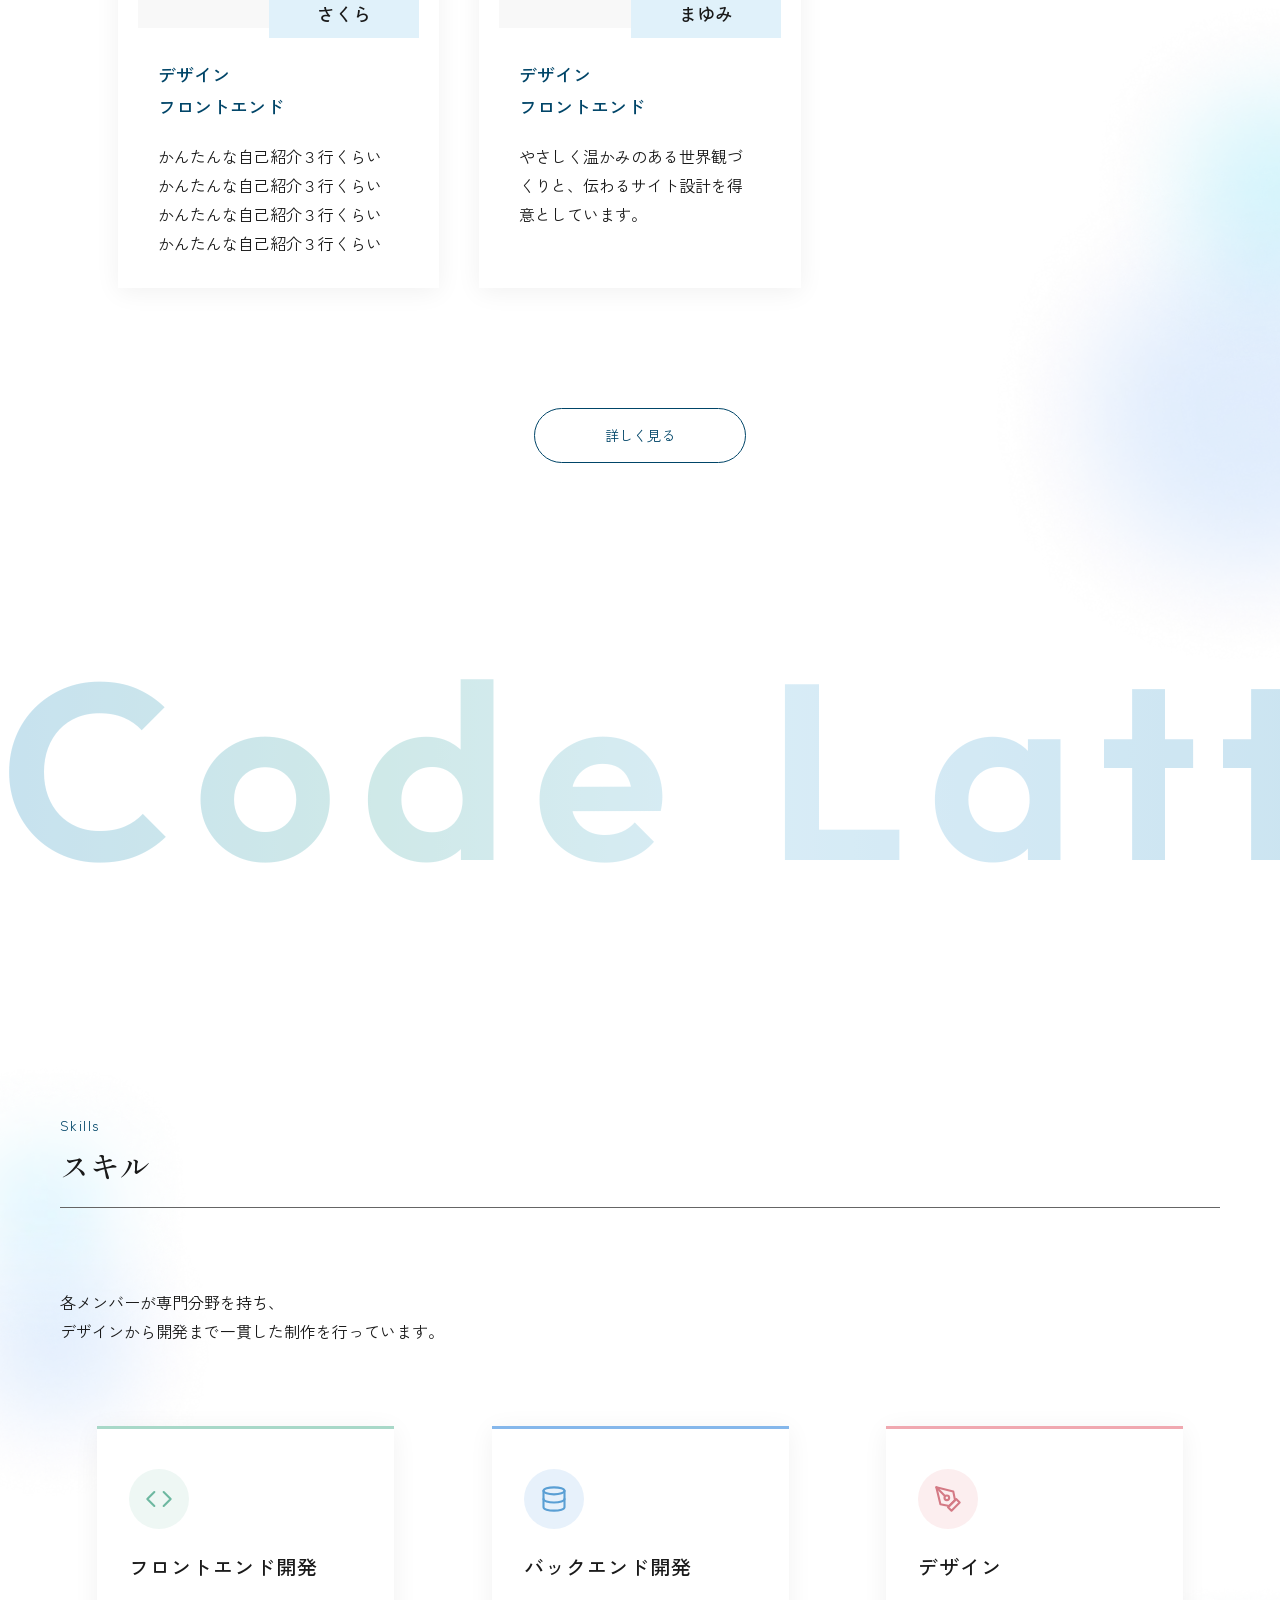
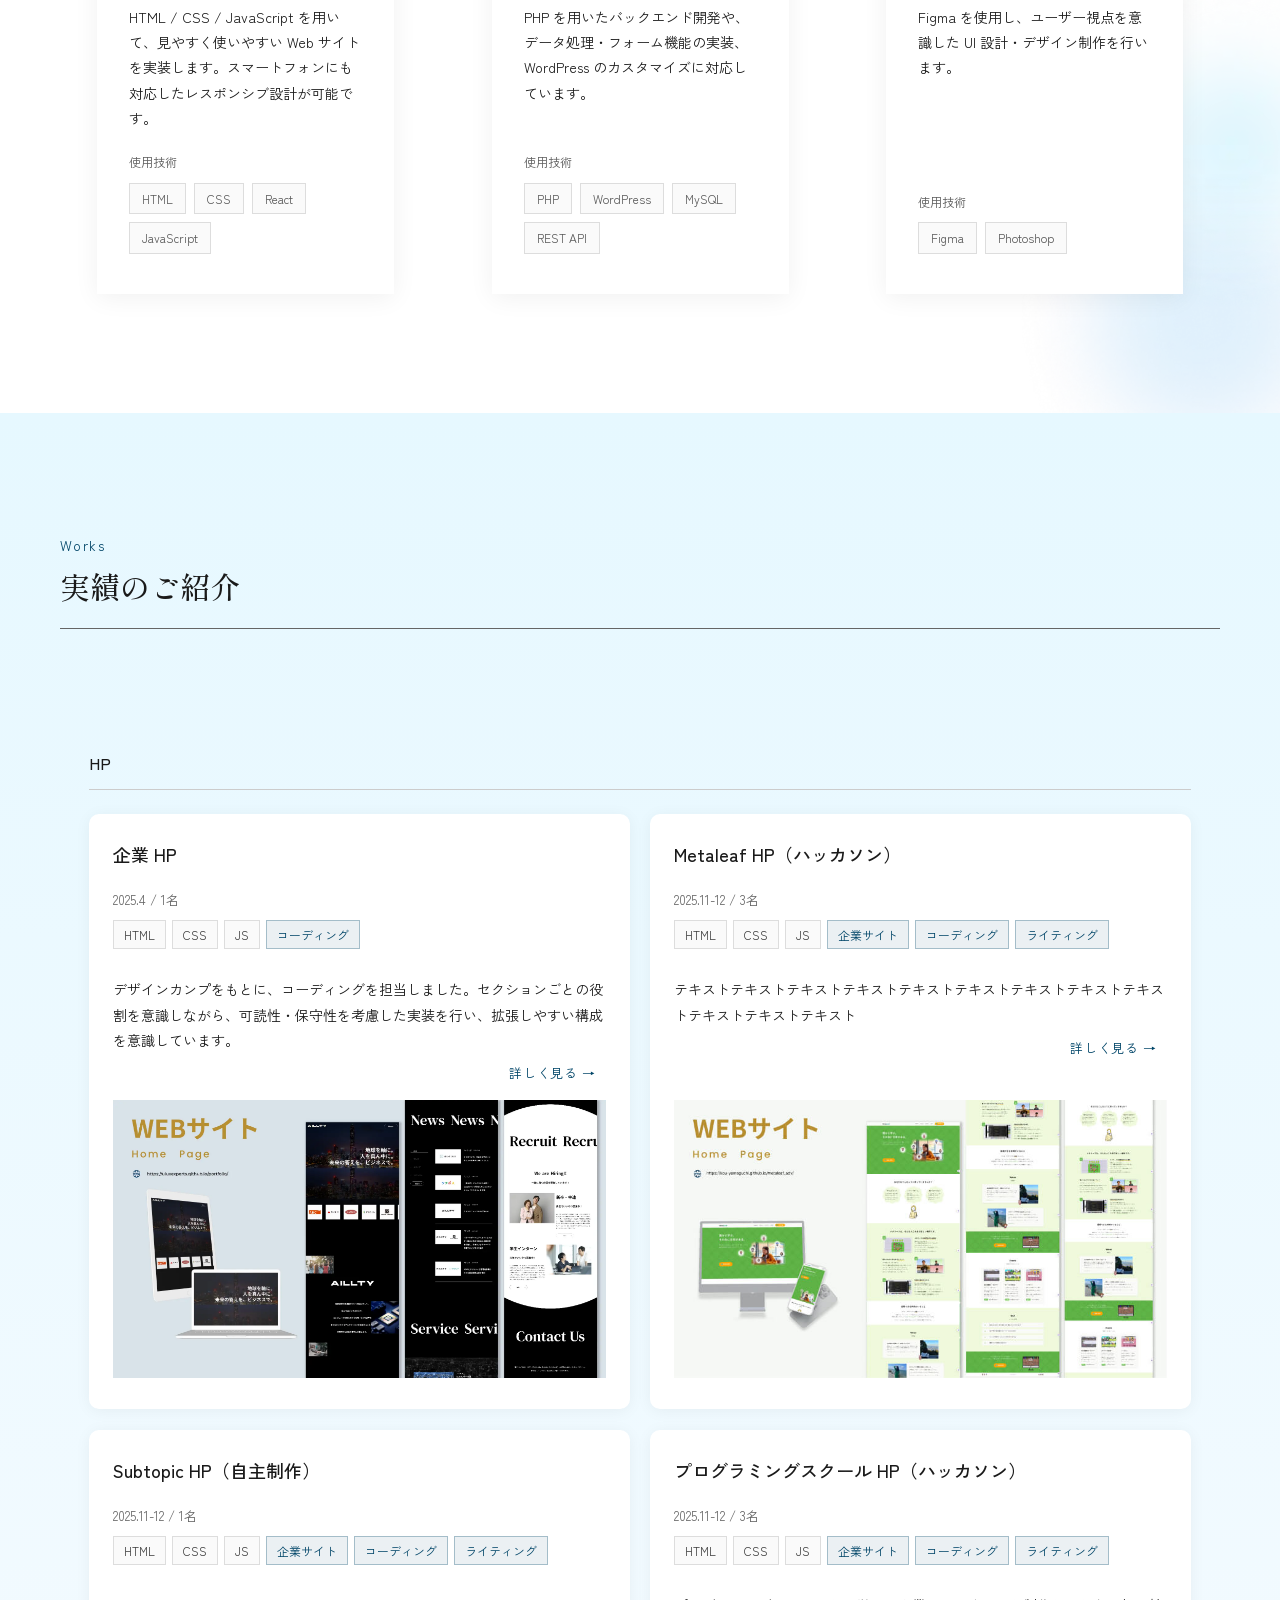
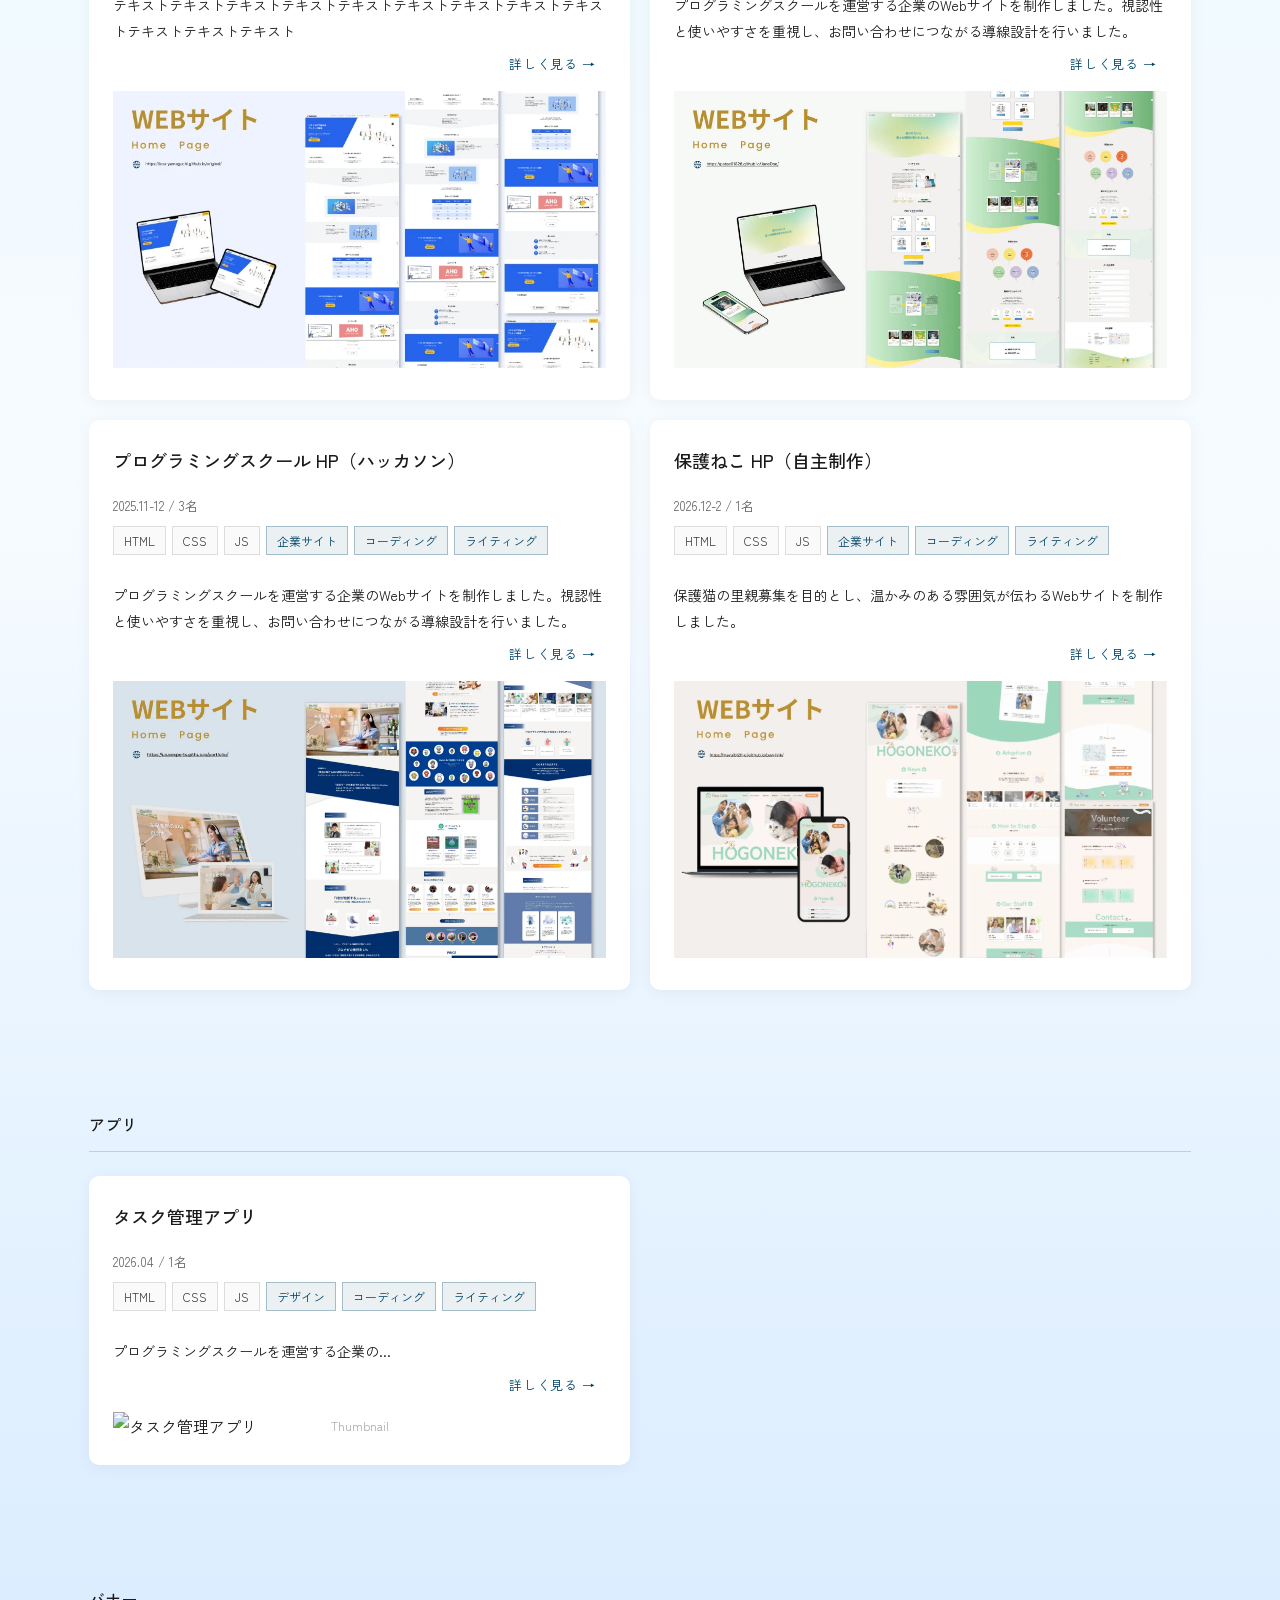
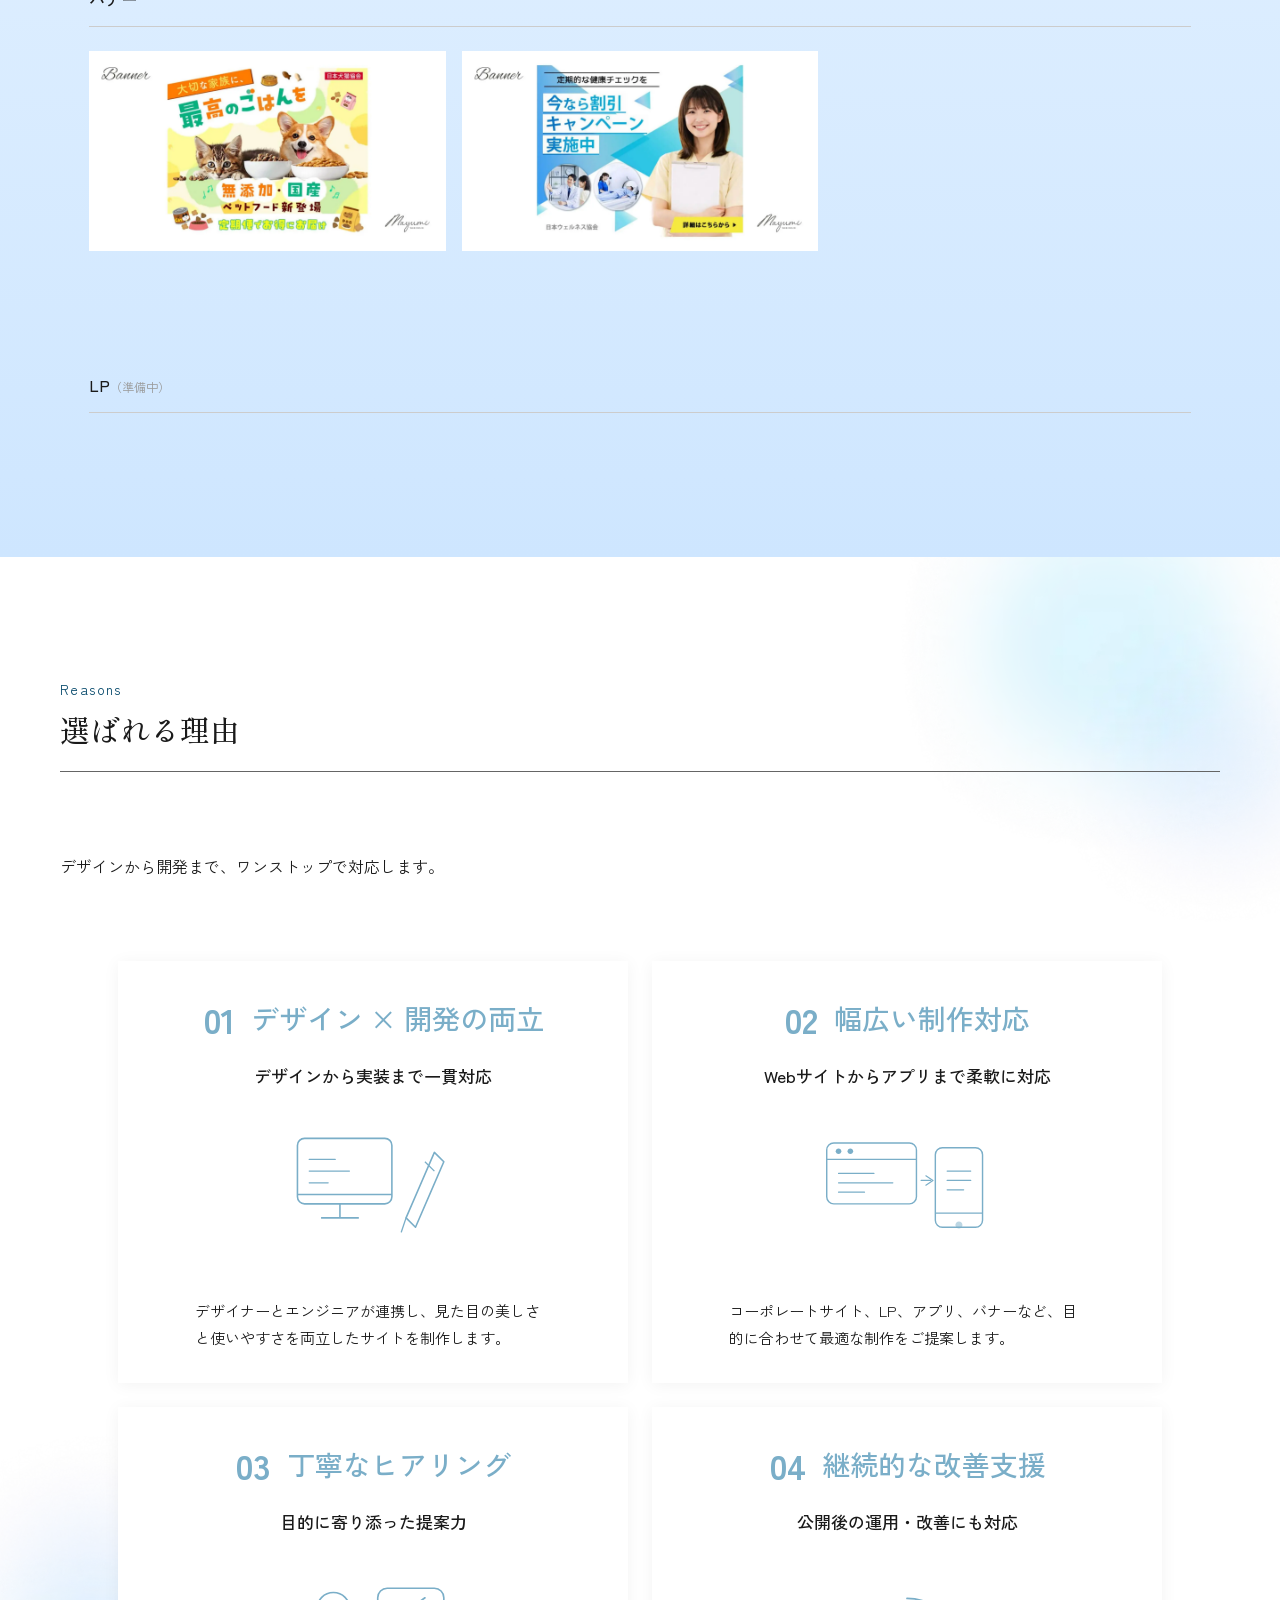
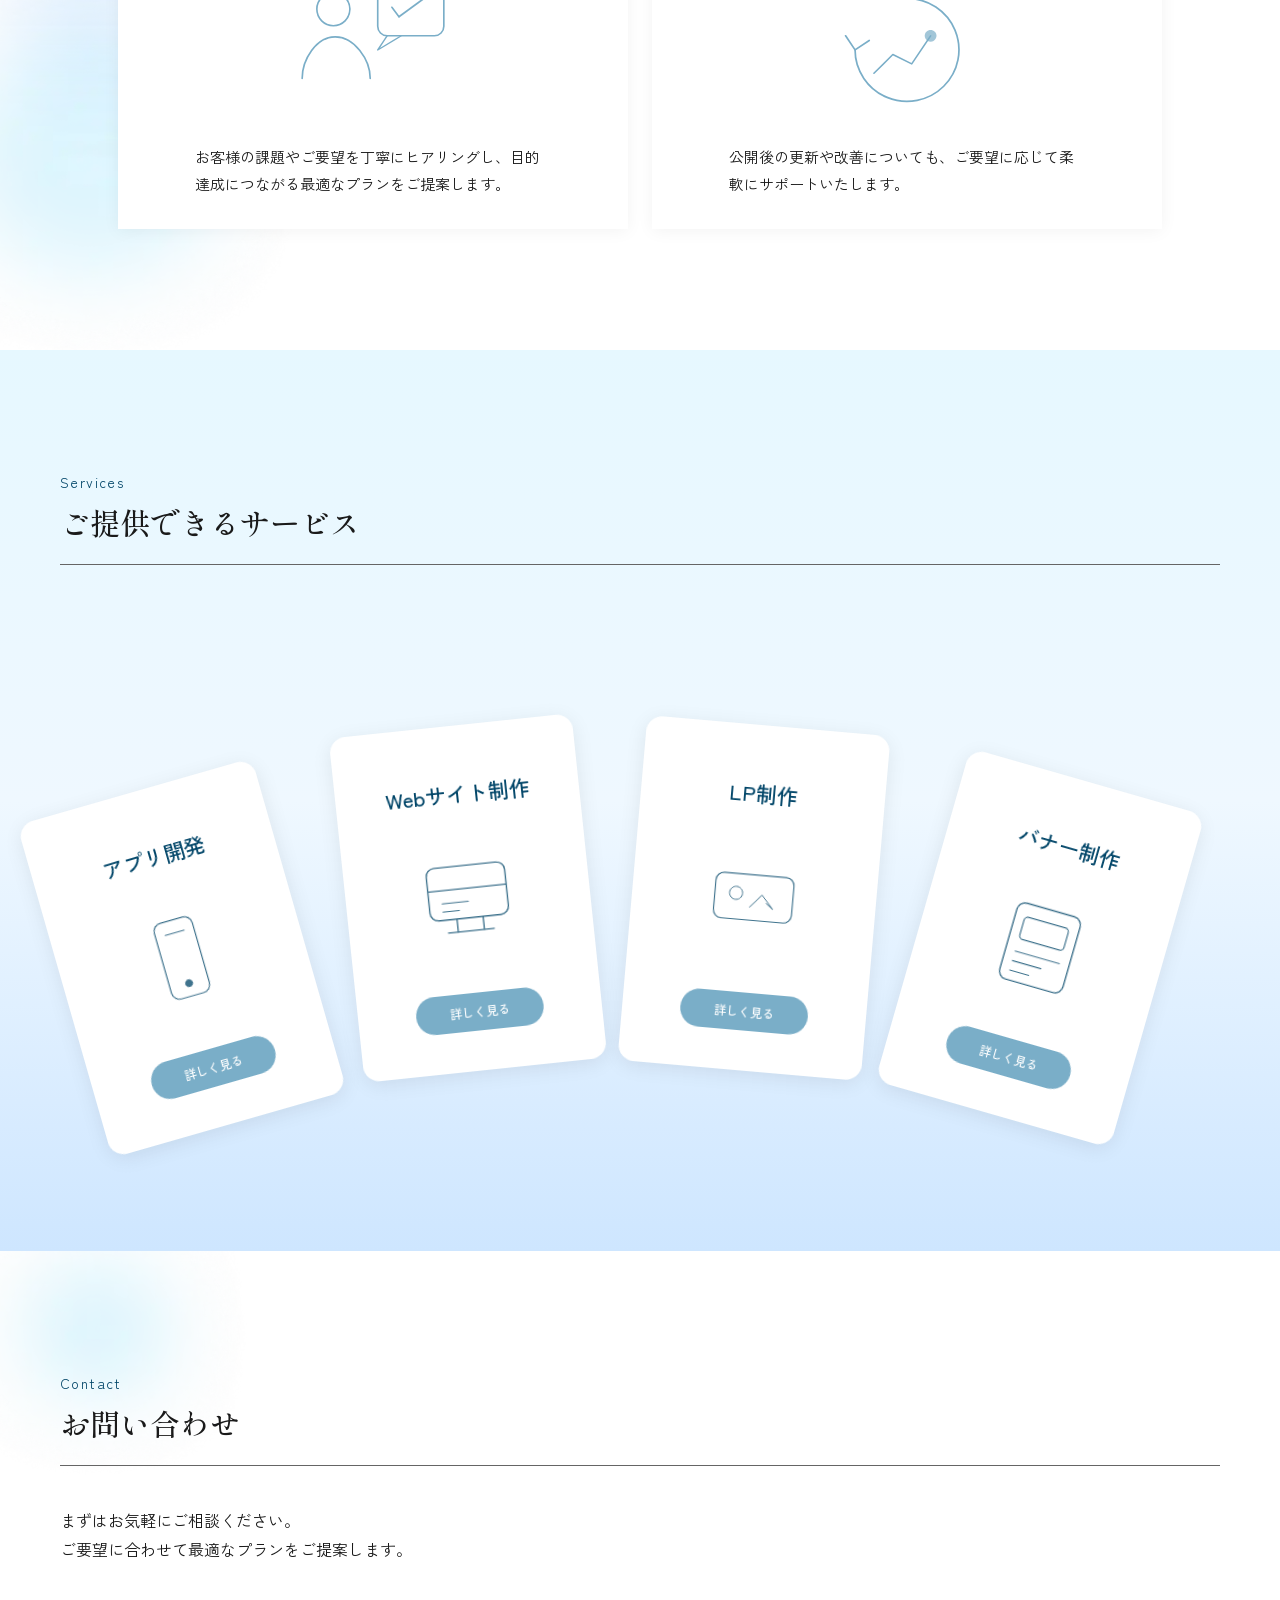
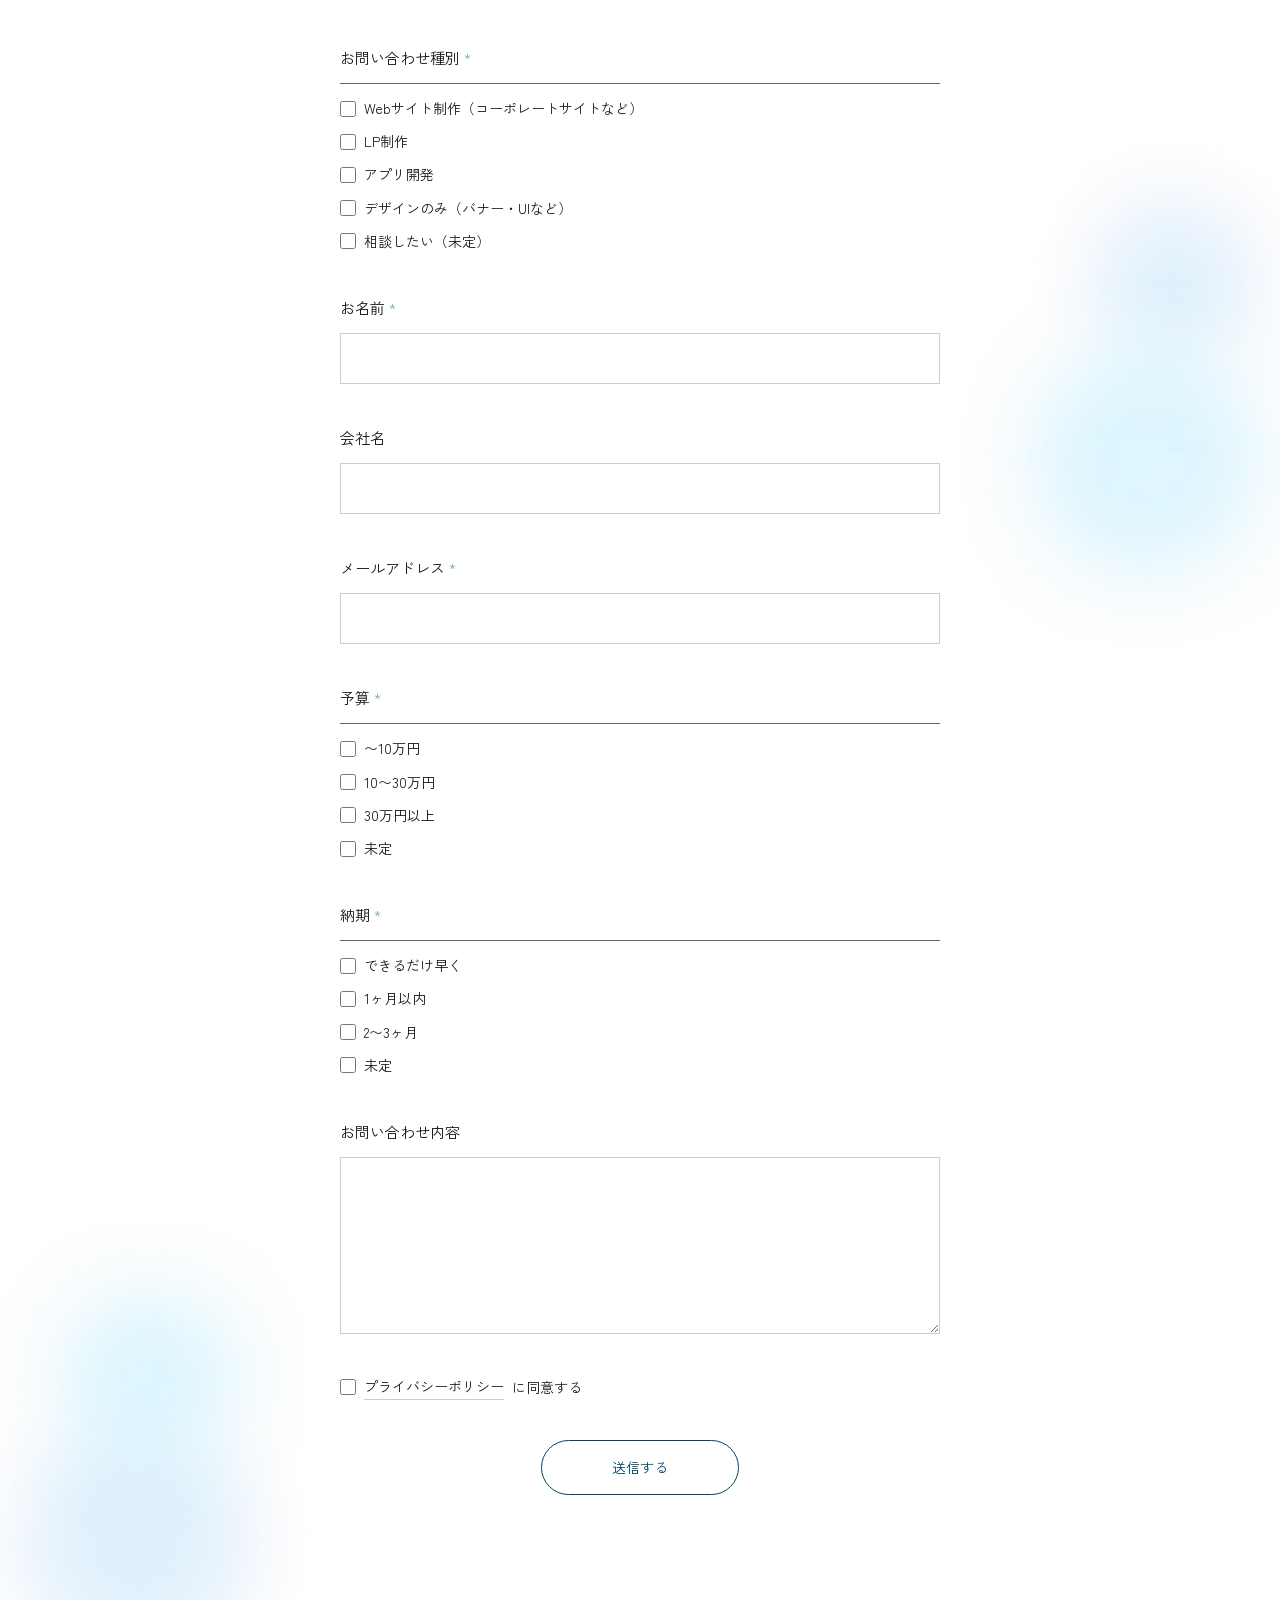
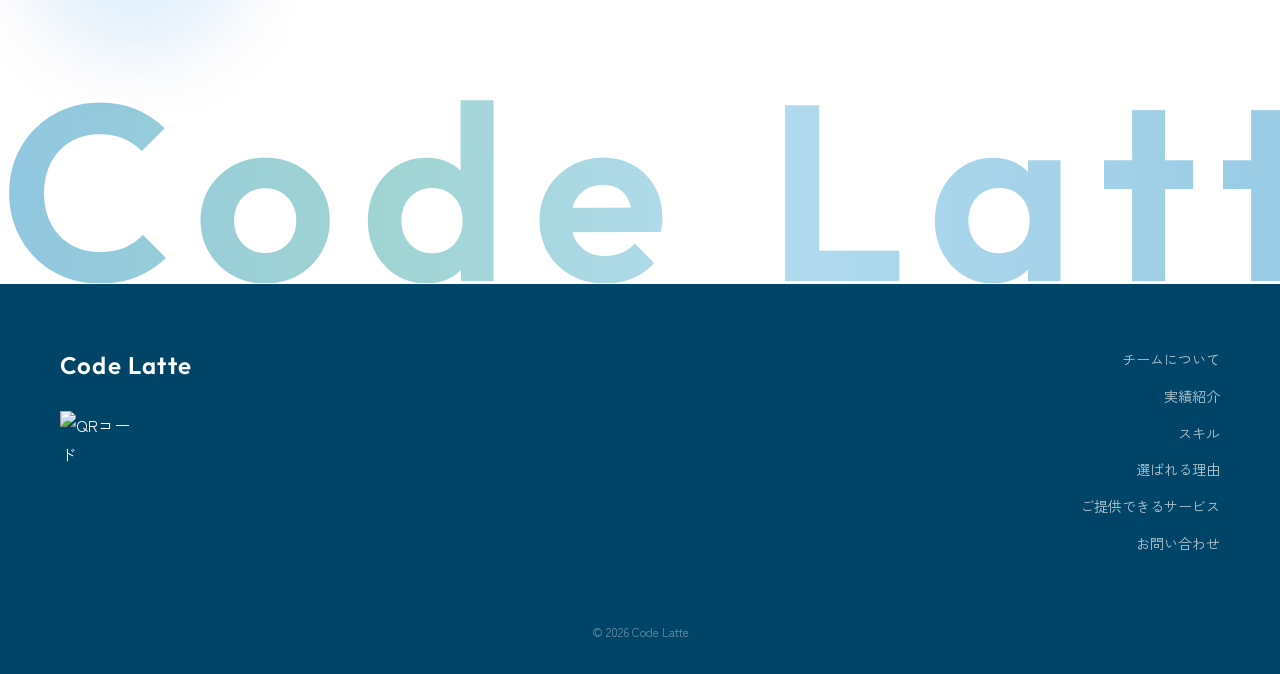
==== commit cddaf195: "portfolio update" ====
--- a/index.html
+++ b/index.html
@@ -96,6 +96,7 @@
           <ul class="fv__image-list fadein">
             <li><img src="img/hero/hero_img1.webp" alt="制作実績モックアップ" loading="eager"></li>
             <li><img src="img/hero/hero_img2.webp" alt="制作実績モックアップ2" loading="eager"></li>
+            <li><img src="img/hero/hero_img3.webp" alt="制作実績モックアップ2" loading="eager"></li>
           </ul>
         </div>
       </div>
--- a/css/style.css
+++ b/css/style.css
@@ -388,34 +388,46 @@
 }
 .fv__image-list {
   position: relative;
-  width: 165%;
+  width: 135%;
 }
 .fv__image-list li {
-  width: 160%;
-  transform: translate(-14rem, -2rem);
+  width: 135%;
+  transform: translate(-9rem, -2rem);
 }
 @media (max-width: 767px) {
   .fv__image-list li {
-    width: 120%;
-    transform: translate(-3rem, -2rem);
+    width: 100%;
+    transform: translate(0rem, 1rem);
   }
 }
 .fv__image-list li:nth-child(2) {
   position: absolute;
   top: 0;
   left: 0;
-  transform: translate(-14rem, -8rem);
+  transform: translate(-9rem, -5rem);
 }
 @media (max-width: 767px) {
   .fv__image-list li:nth-child(2) {
-    width: 120%;
-    transform: translate(-3rem, -2rem);
+    width: 100%;
+    transform: translate(0rem, 0rem);
+  }
+}
+.fv__image-list li:nth-child(3) {
+  position: absolute;
+  top: 0;
+  left: 0;
+  transform: translate(-9rem, -2rem);
+}
+@media (max-width: 767px) {
+  .fv__image-list li:nth-child(3) {
+    width: 100%;
+    transform: translate(0rem, 1rem);
   }
 }
 
 .fv__image-list.fadein li {
   opacity: 0;
-  animation: fade 10s ease infinite;
+  animation: fade 15s ease infinite;
   will-change: opacity;
 }
 .fv__image-list.fadein li:nth-child(1) {
@@ -423,19 +435,22 @@
 }
 .fv__image-list.fadein li:nth-child(2) {
   animation-delay: 5s;
+}
+.fv__image-list.fadein li:nth-child(3) {
+  animation-delay: 10s;
 }
 
 @keyframes fade {
   0% {
     opacity: 0;
   }
-  15% {
-    opacity: 0.9;
-  }
-  35% {
+  5% {
     opacity: 1;
   }
-  50% {
+  28% {
+    opacity: 1;
+  }
+  33% {
     opacity: 0;
   }
   100% {
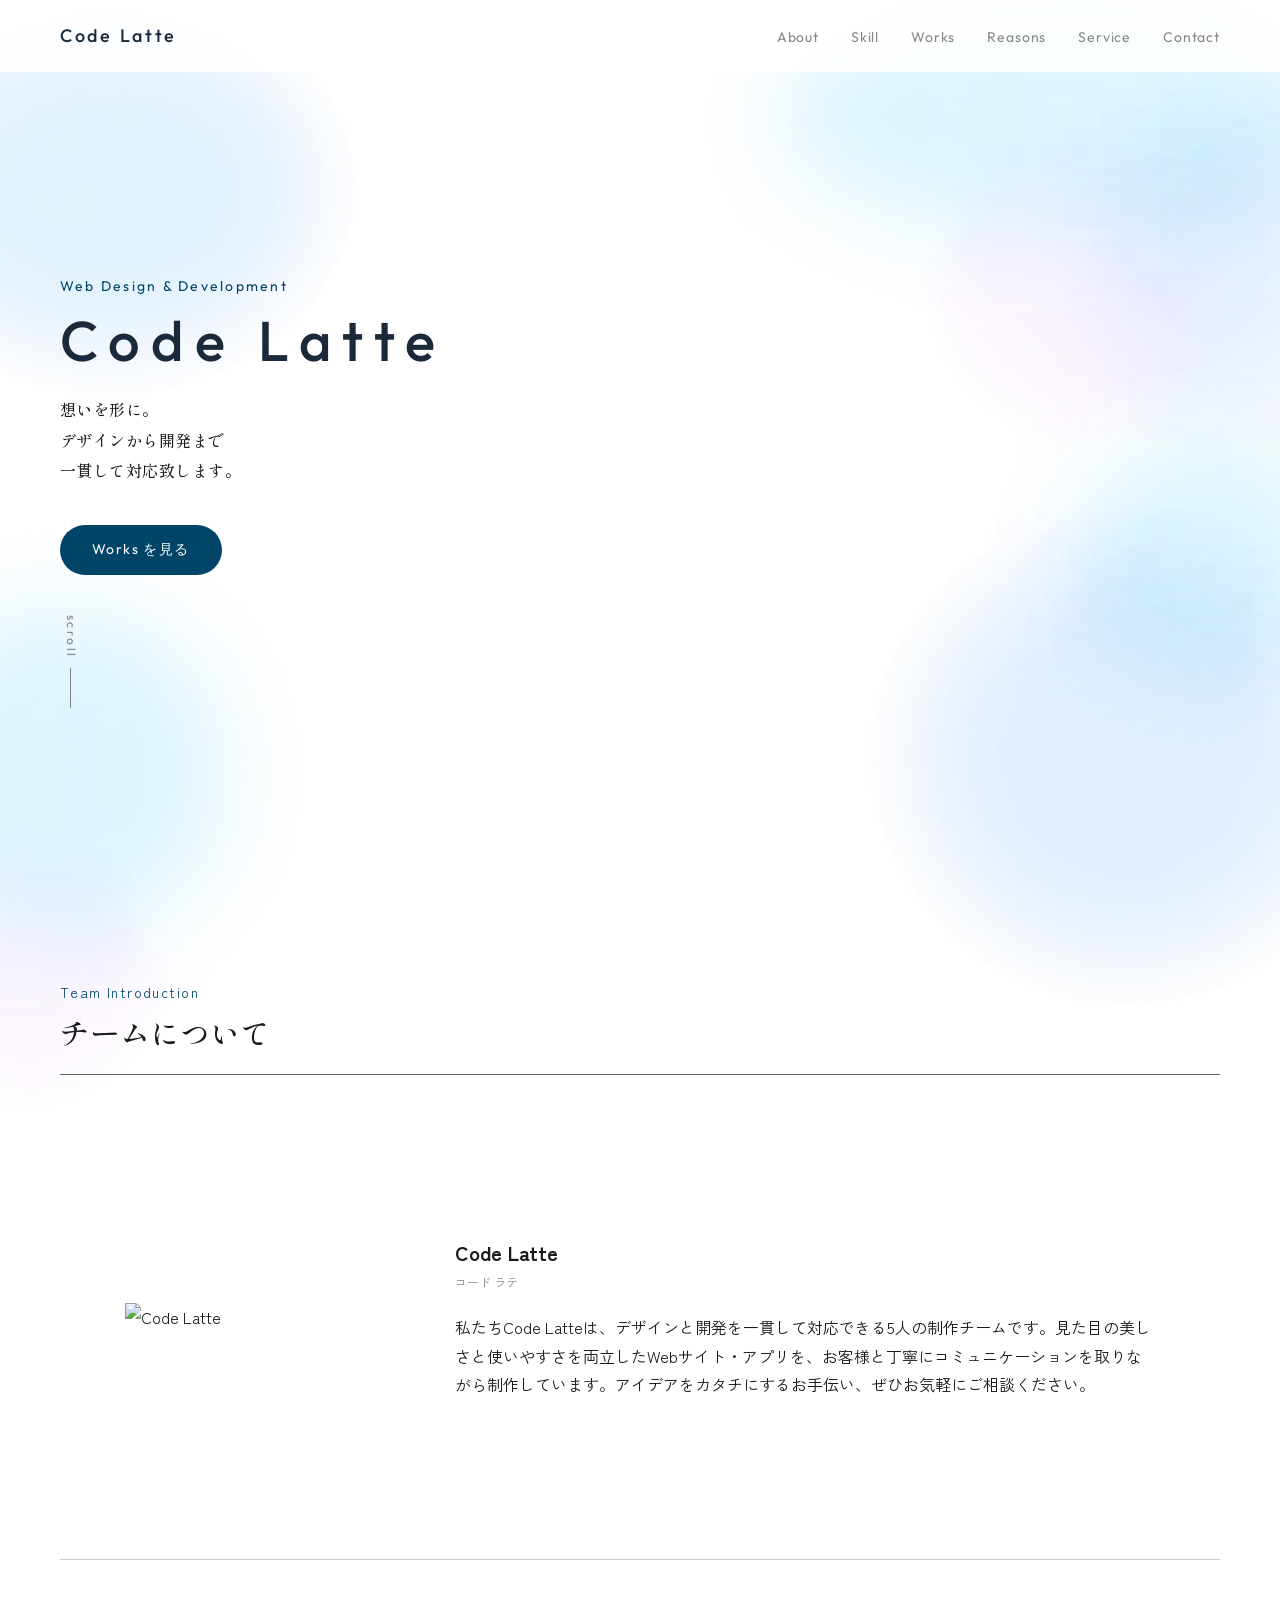
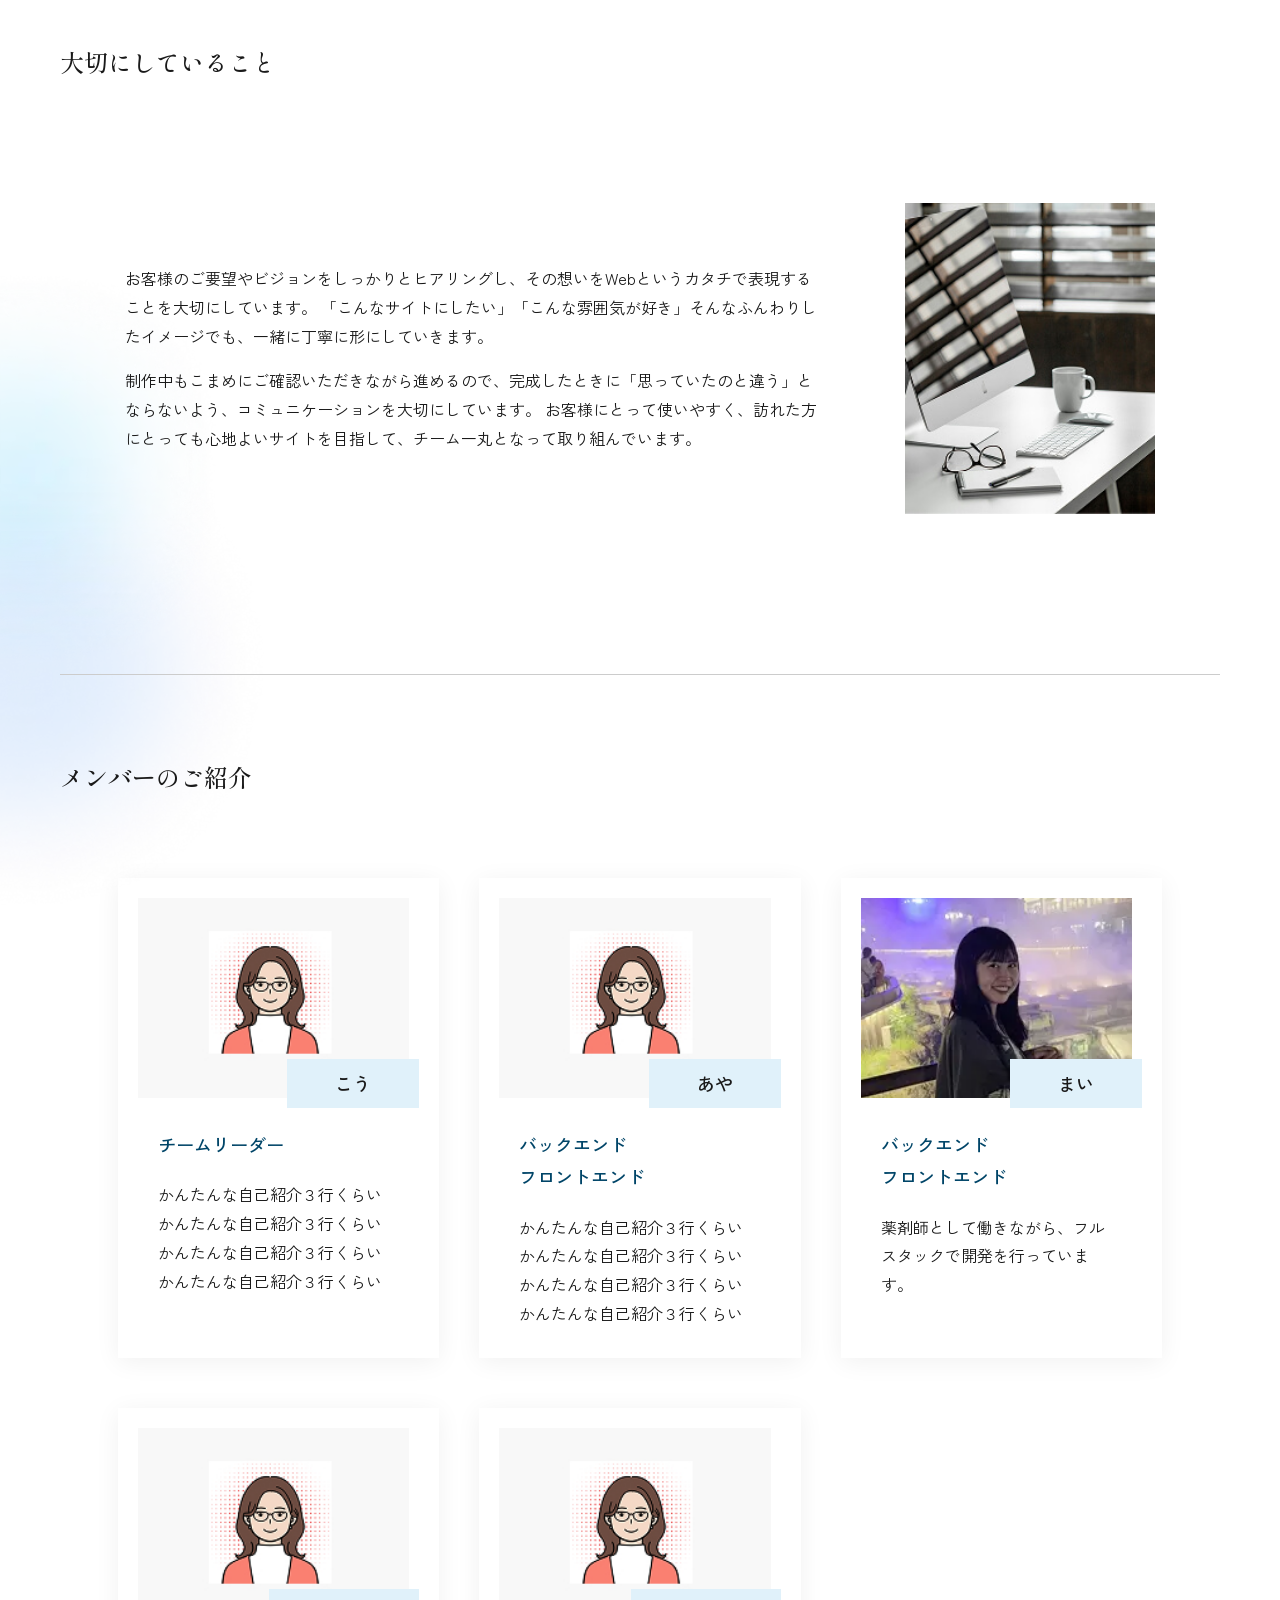
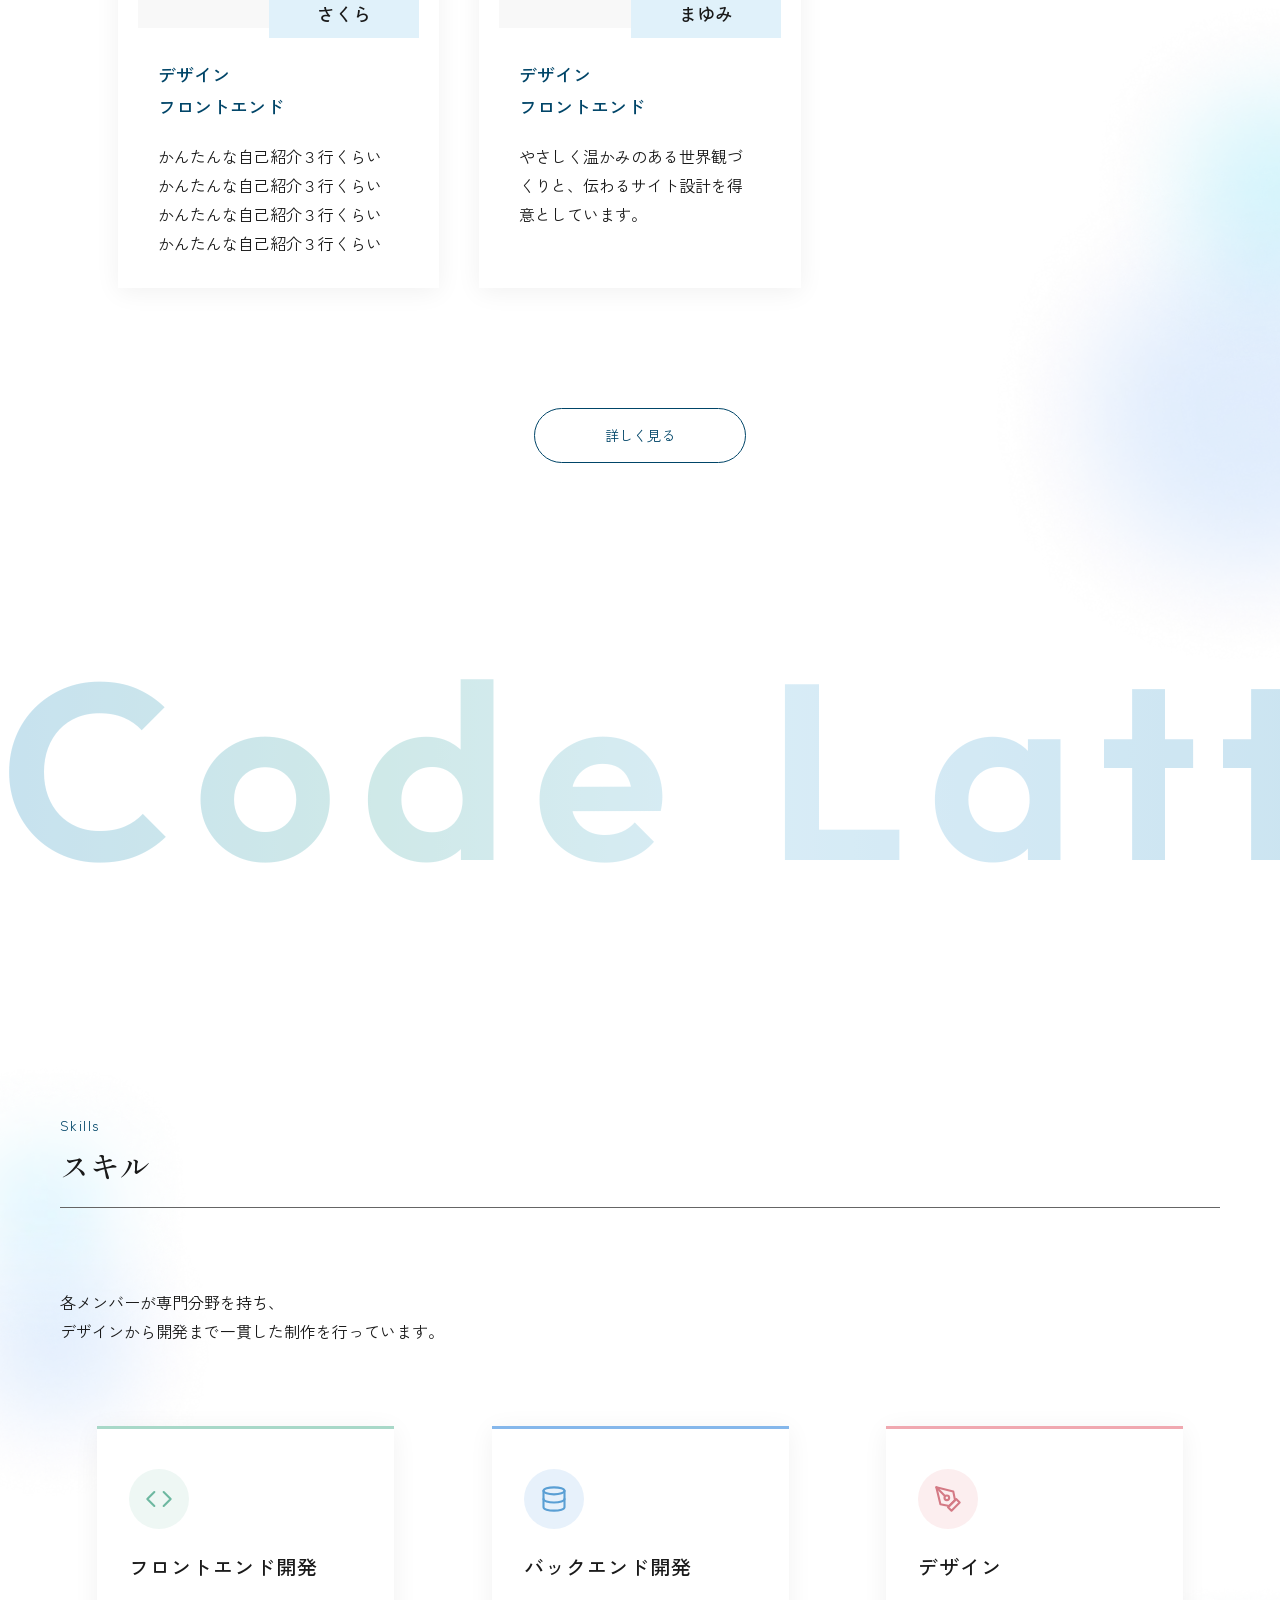
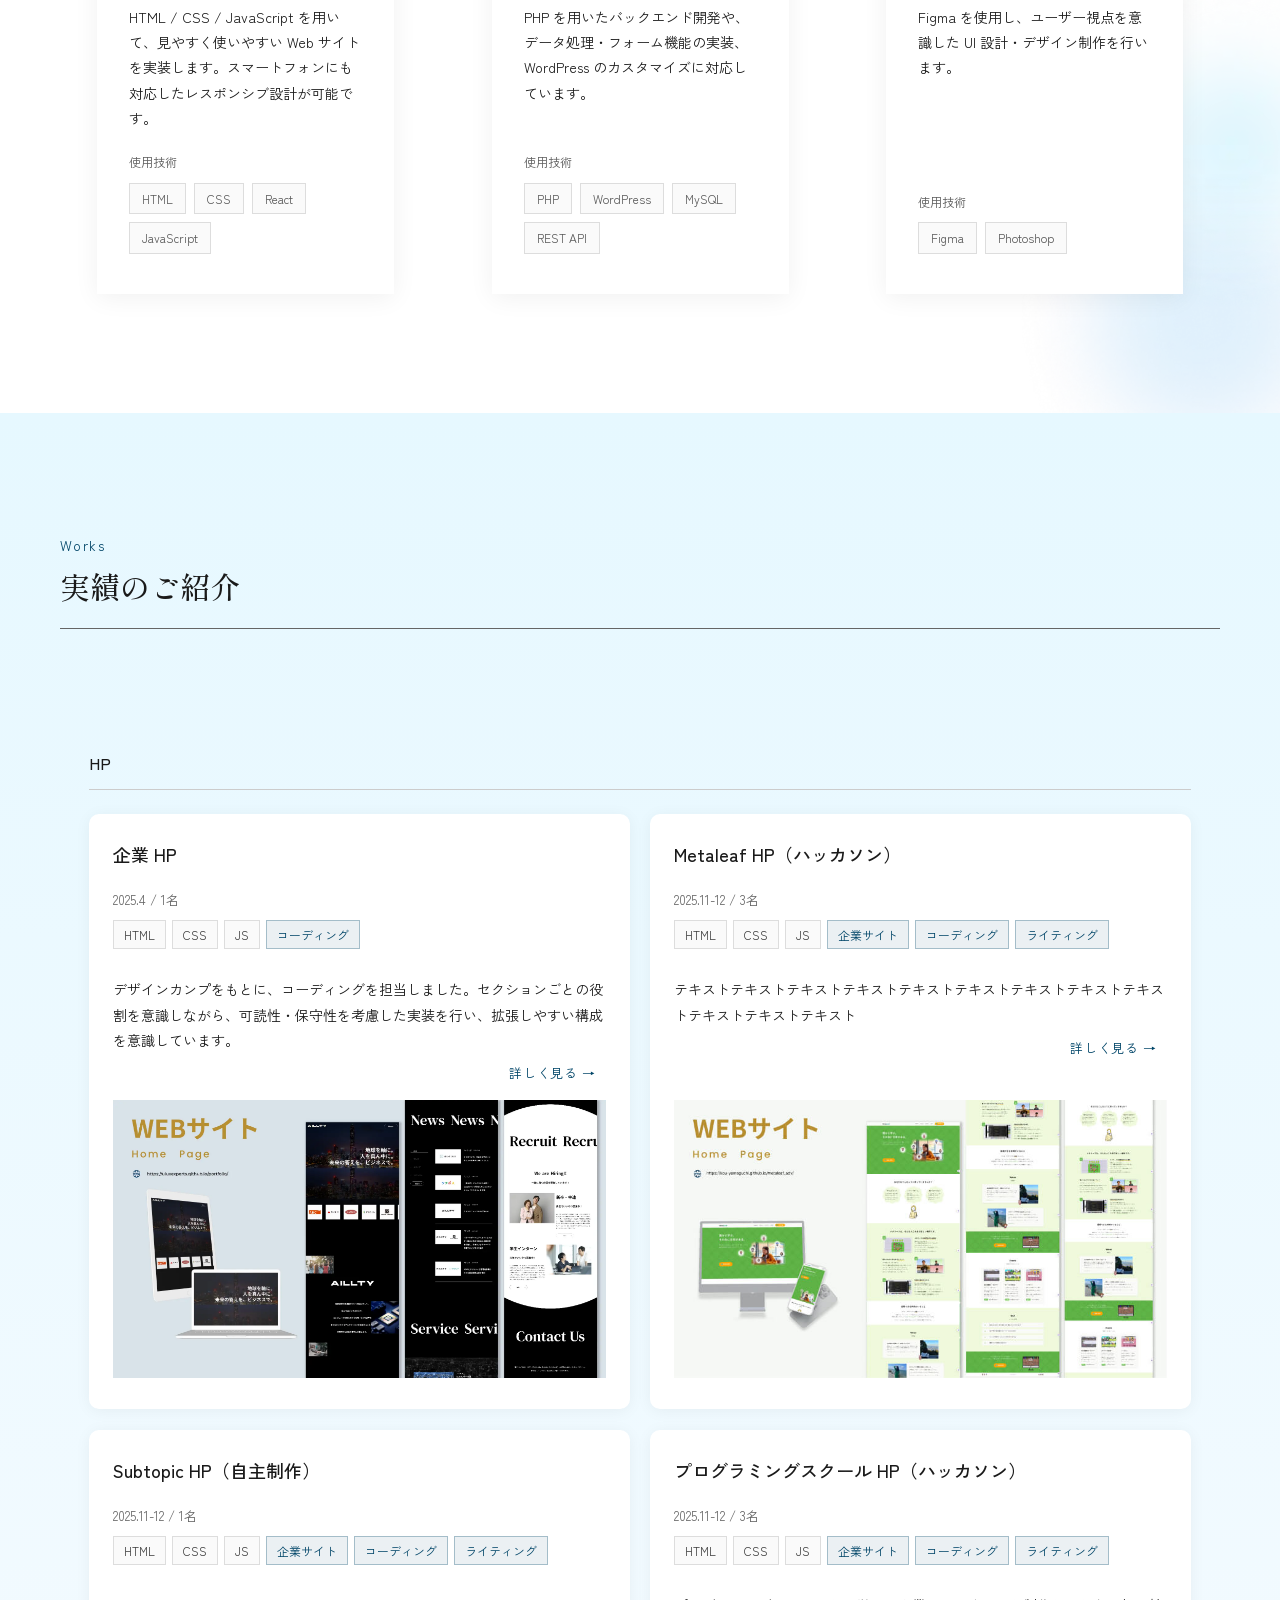
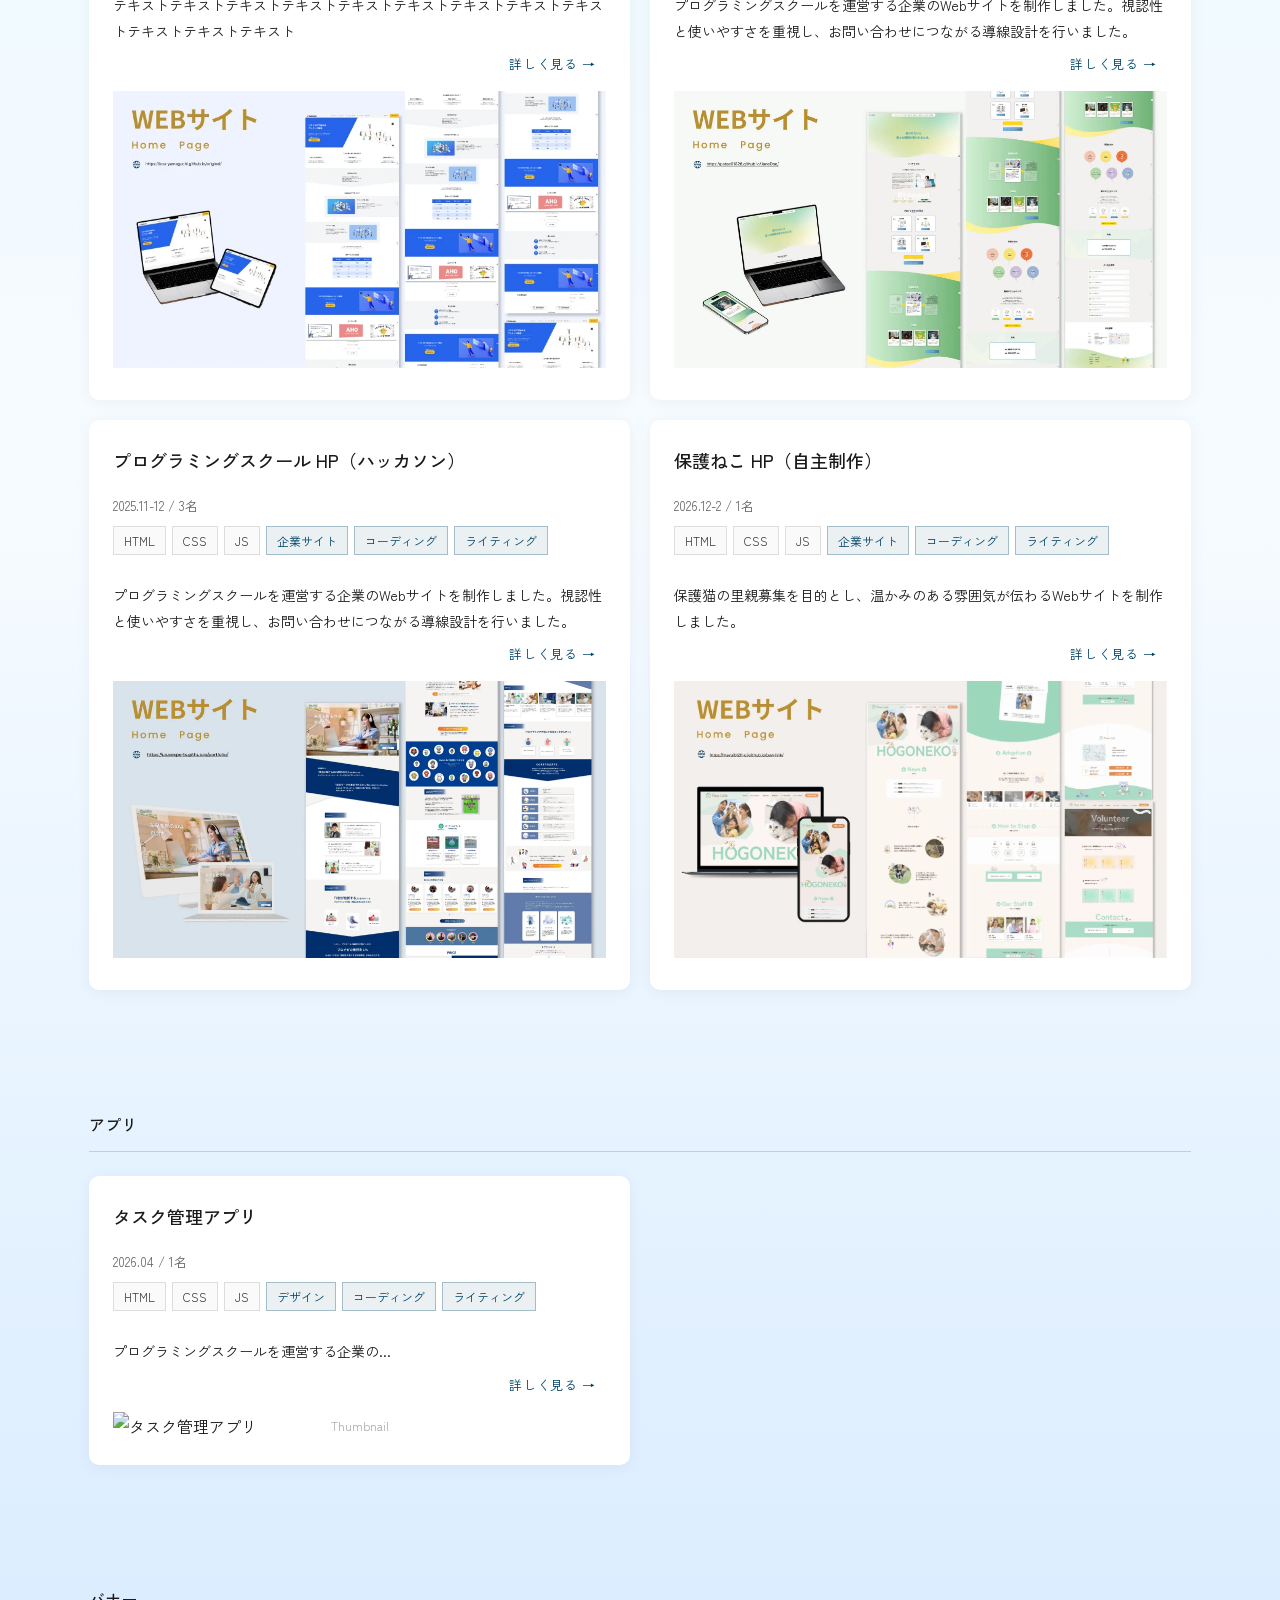
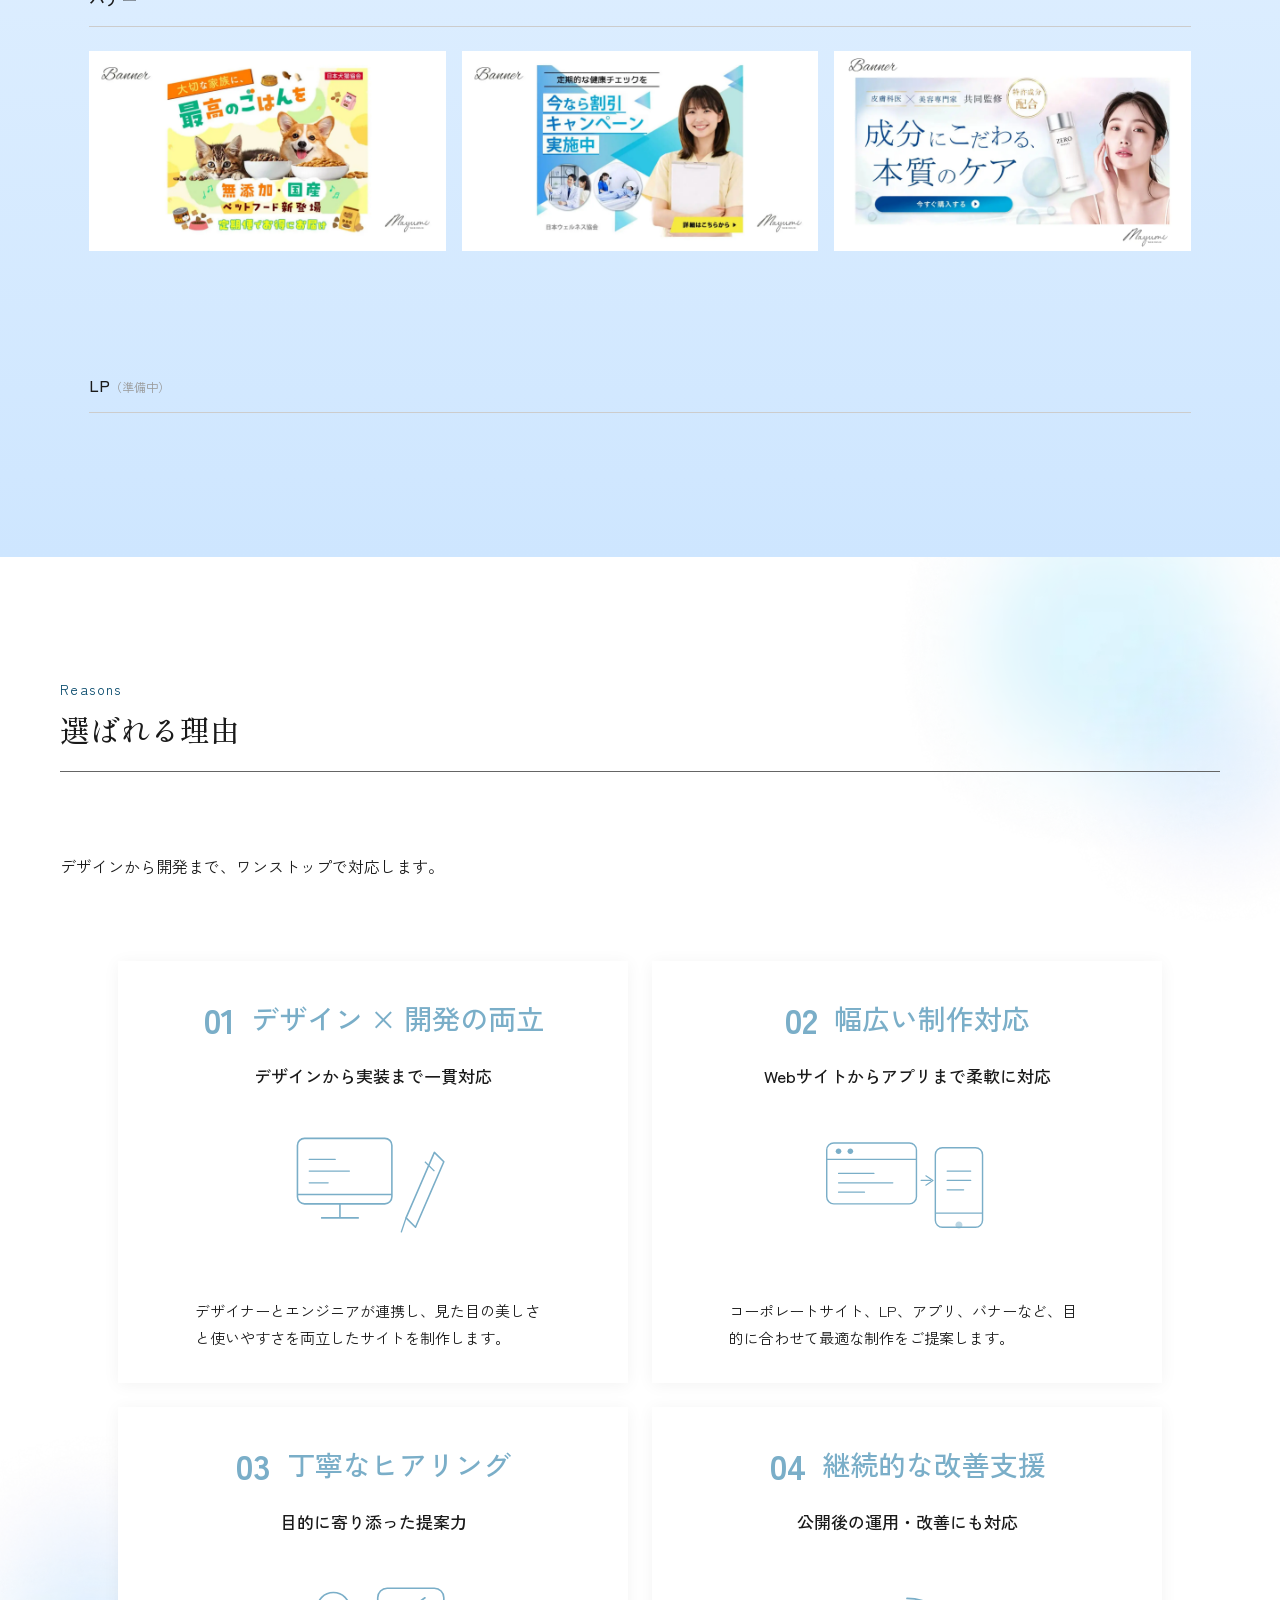
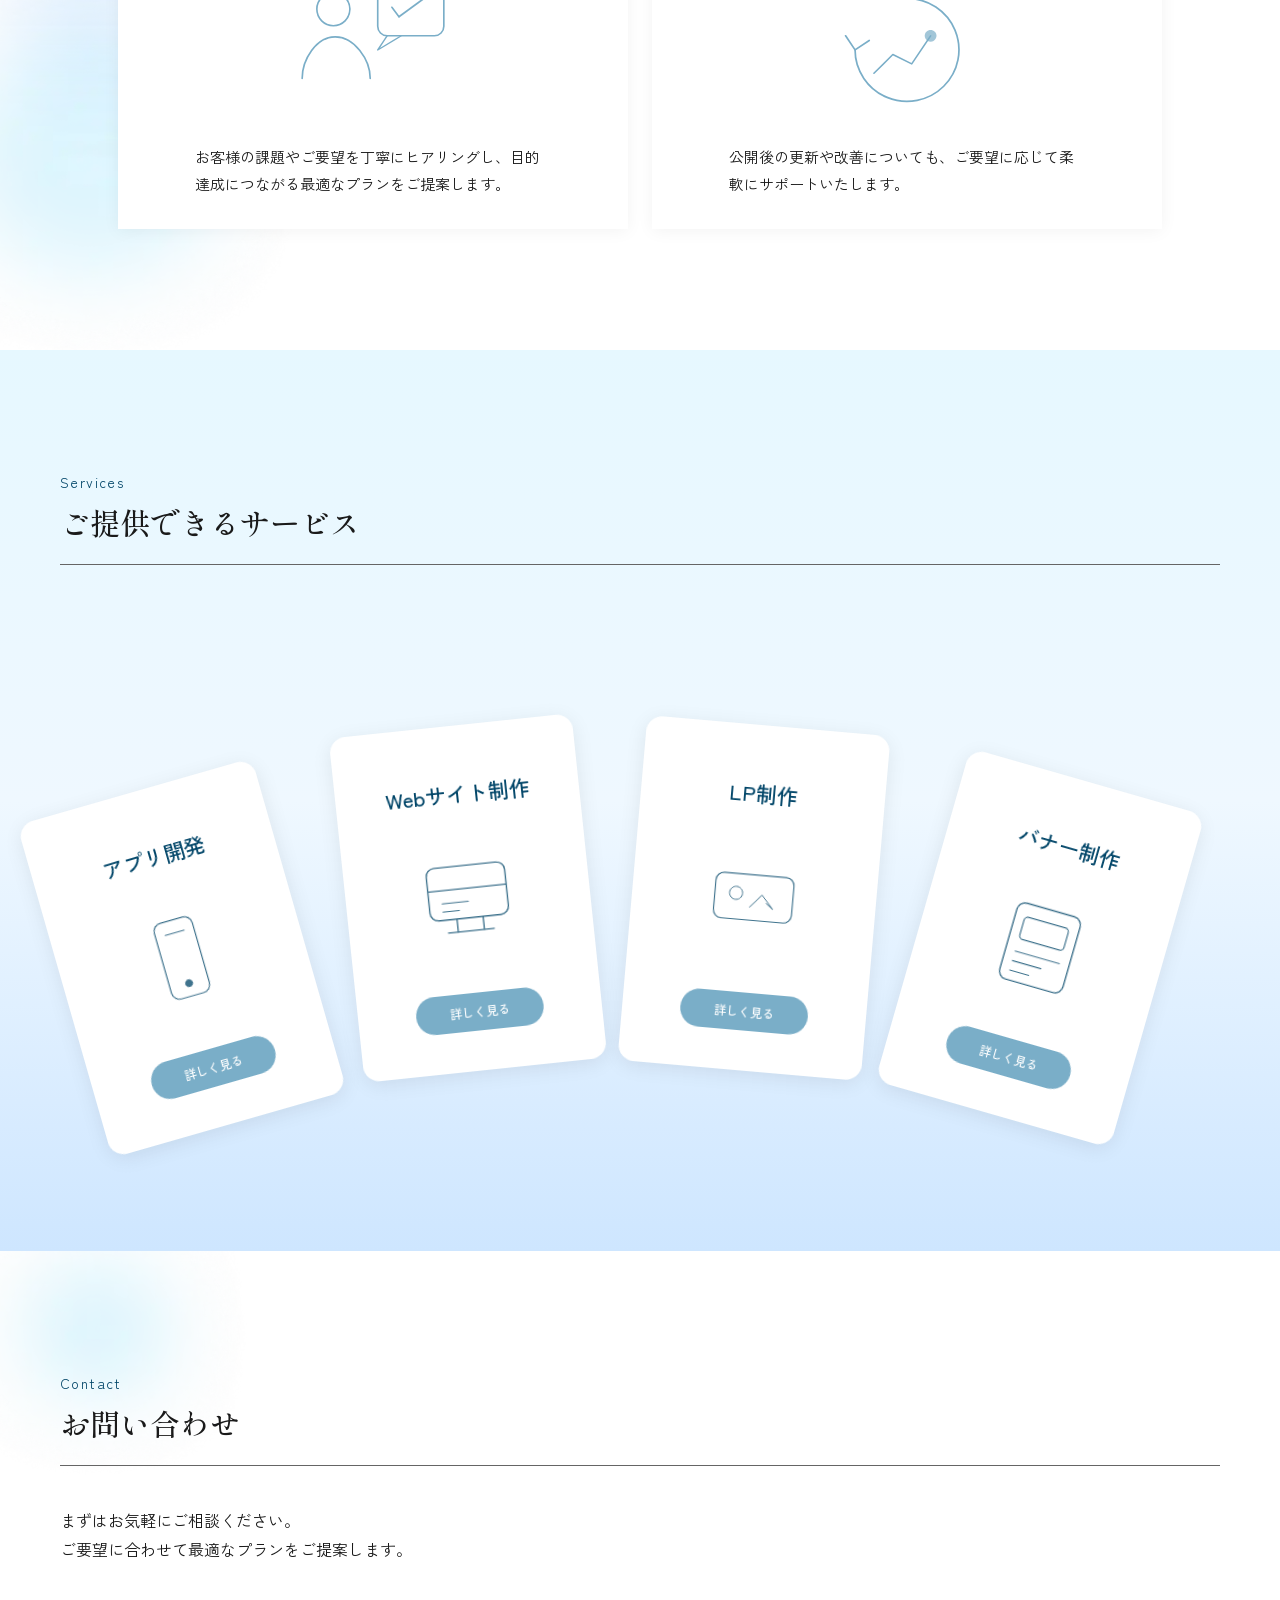
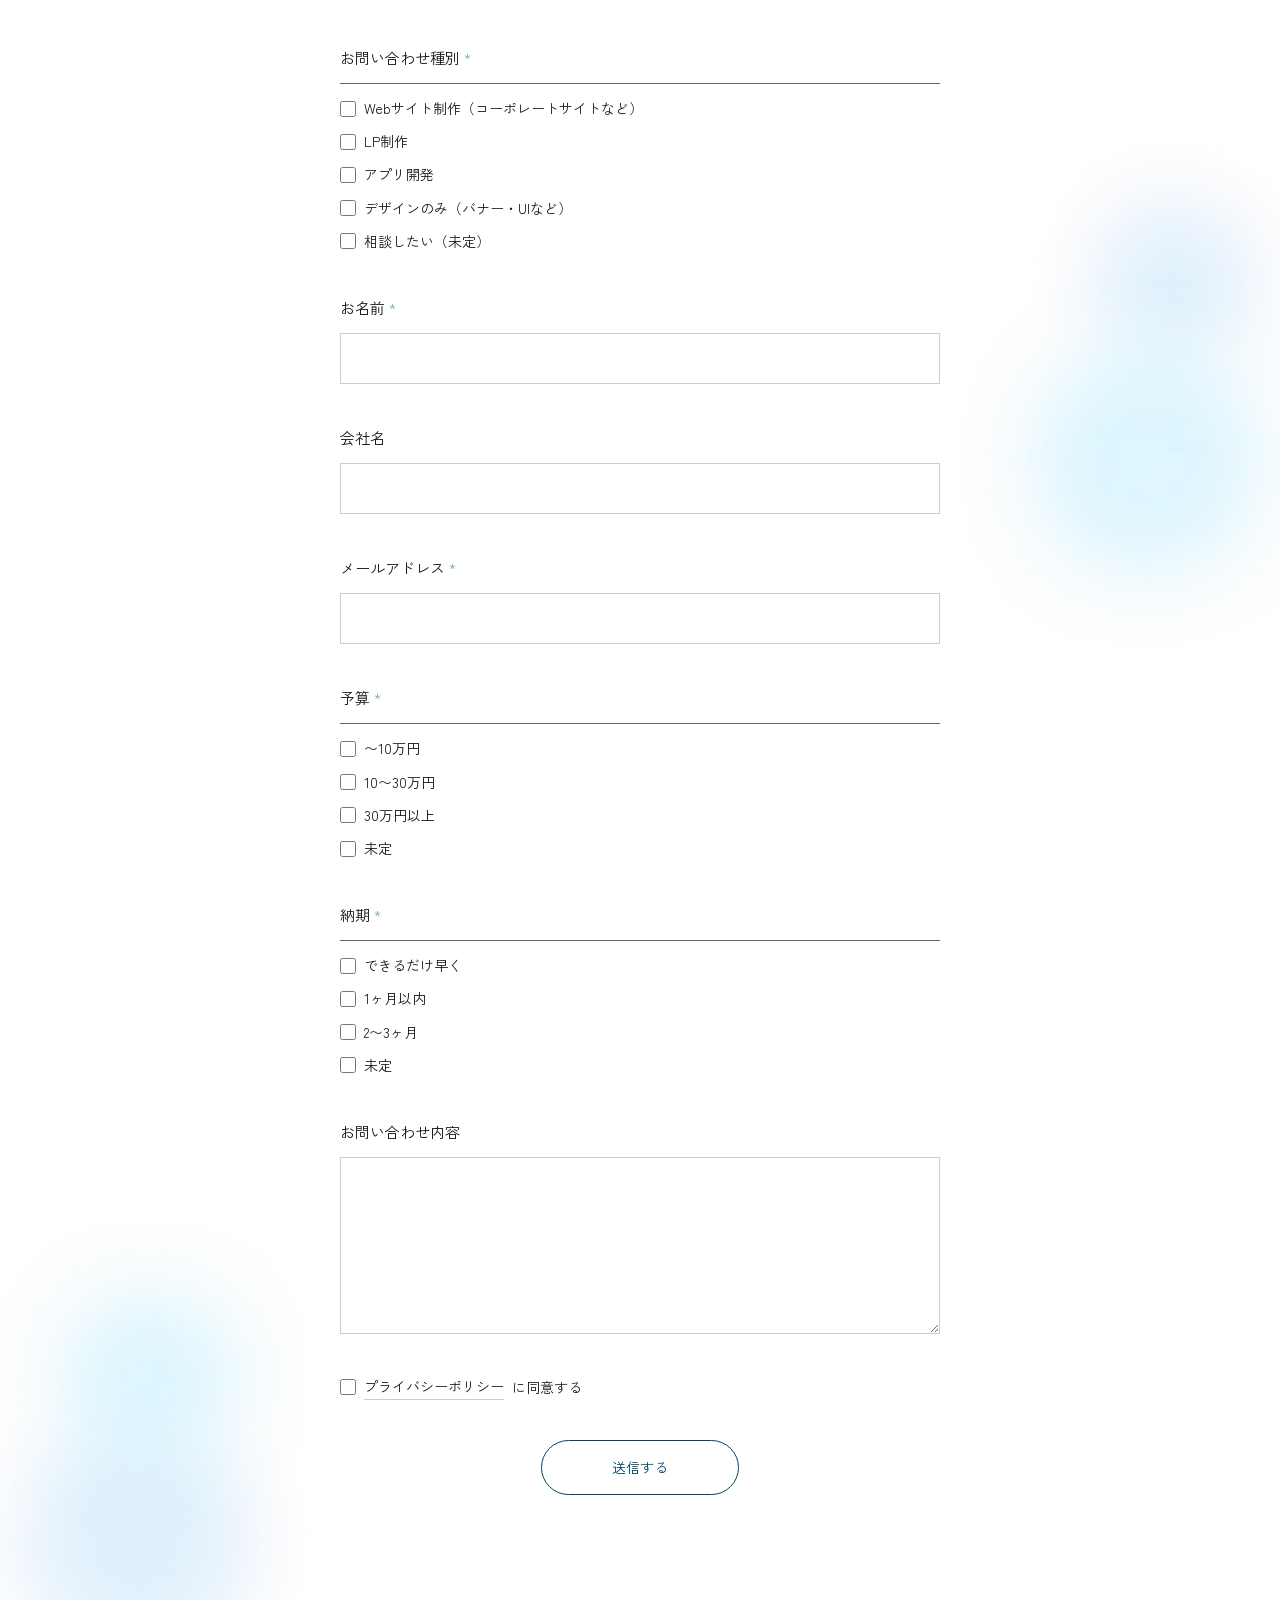
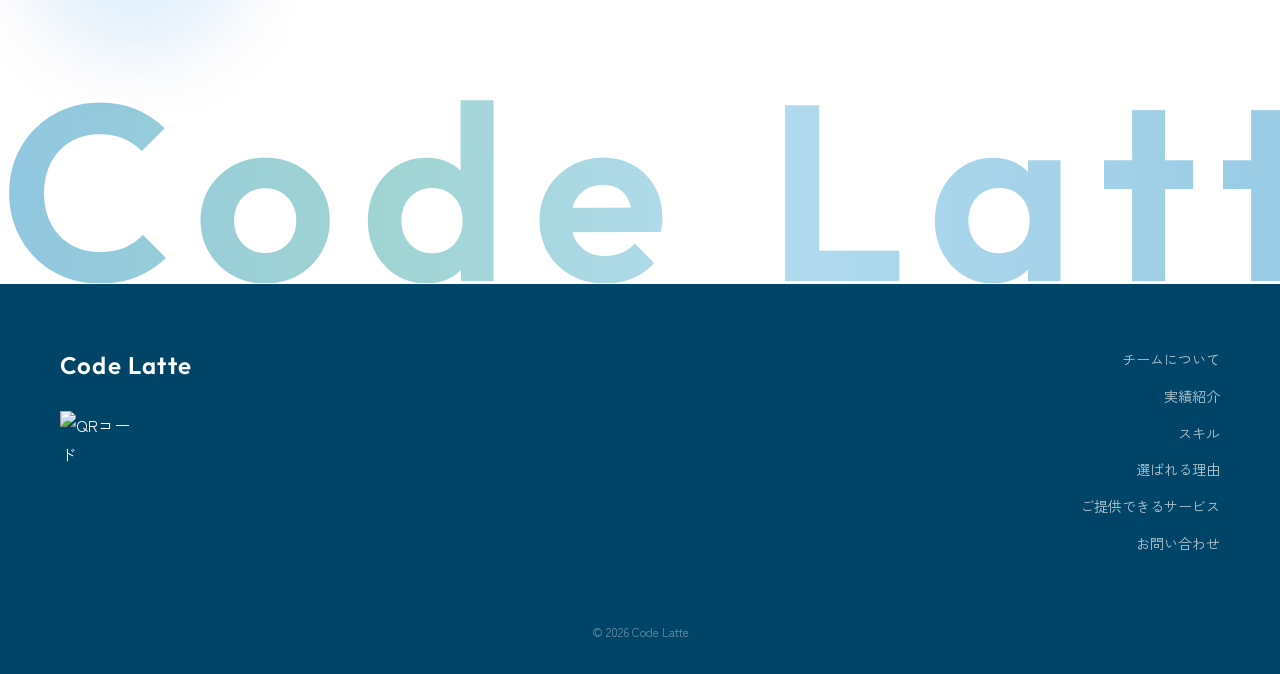
==== commit 867b4f72: "portfolio update" ====
--- a/index.html
+++ b/index.html
@@ -511,6 +511,9 @@
             <li class="works__banner-item fadein" style="transition-delay: 0.15s">
               <img src="img/works/banner02.webp" alt="バナー2">
             </li>
+            <li class="works__banner-item fadein" style="transition-delay: 0.15s">
+              <img src="img/works/banner03.webp" alt="バナー2">
+            </li>
           </ul>
         </div>
 
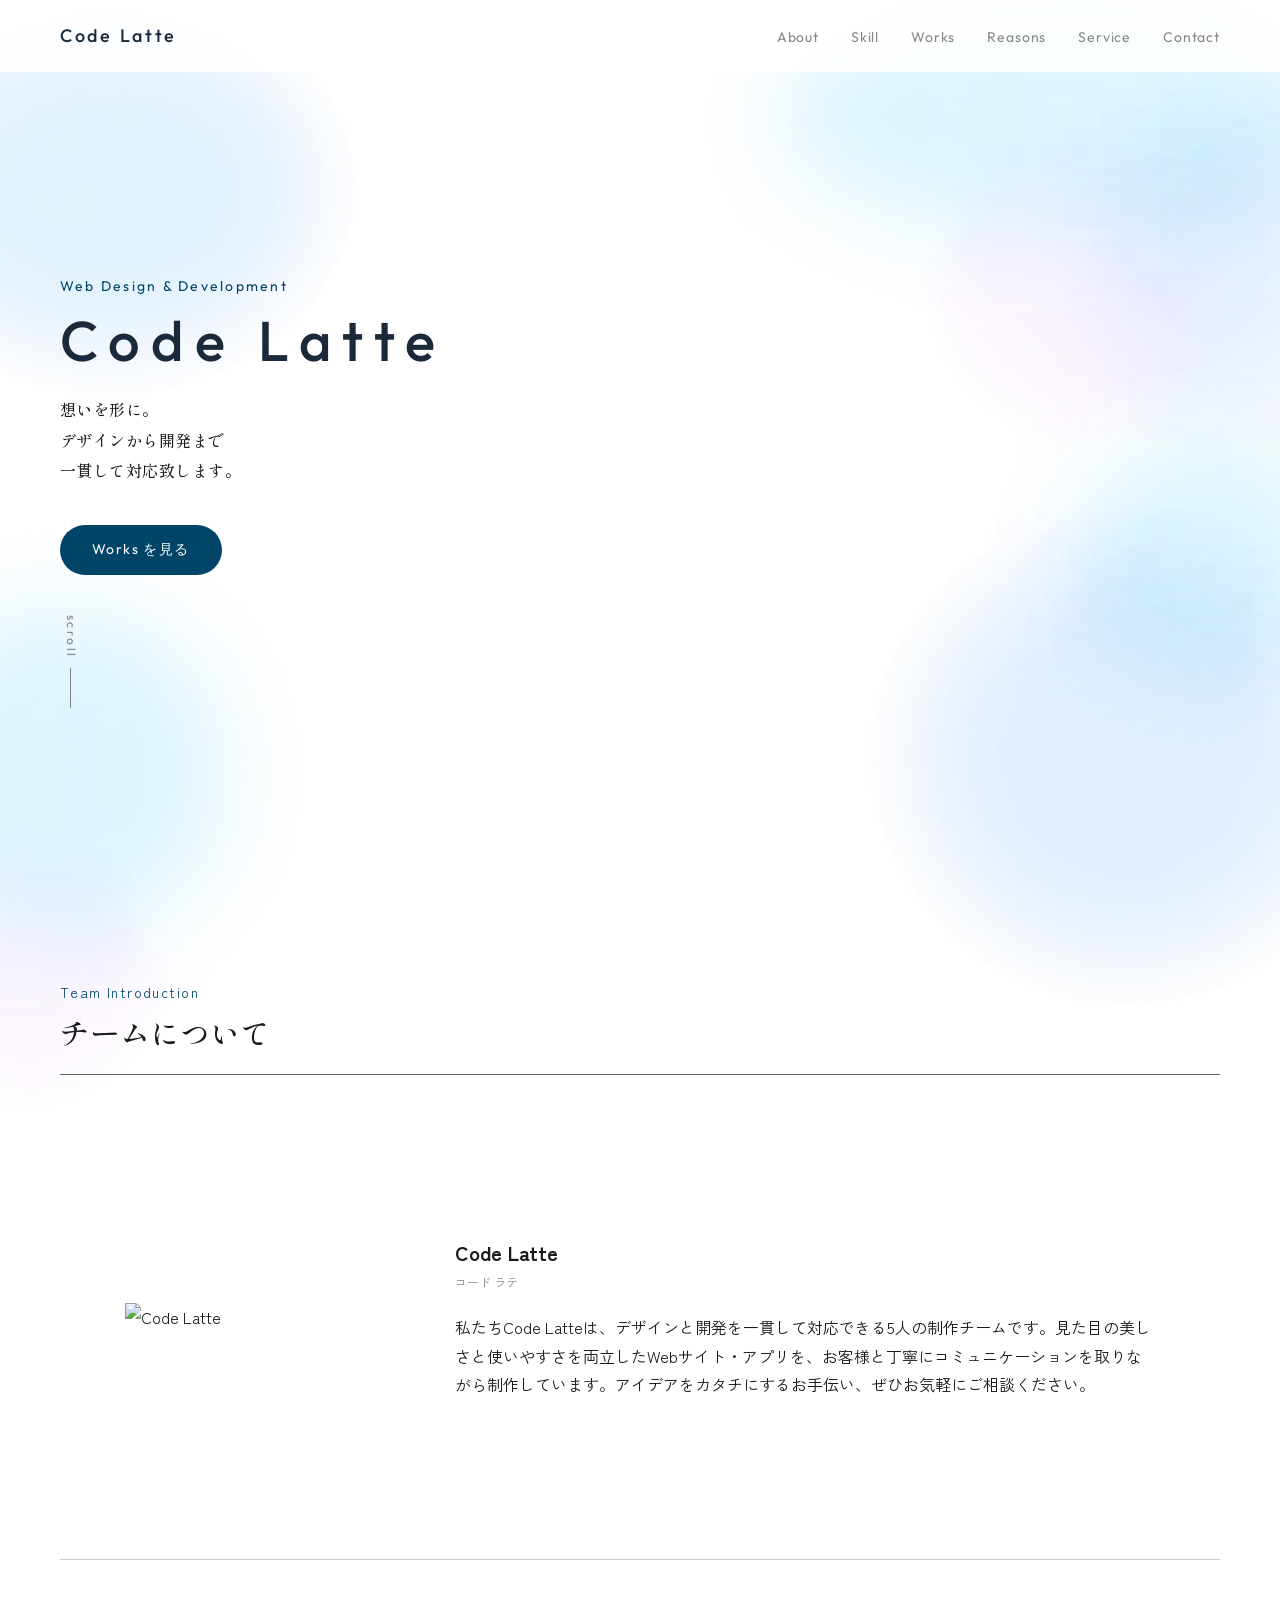
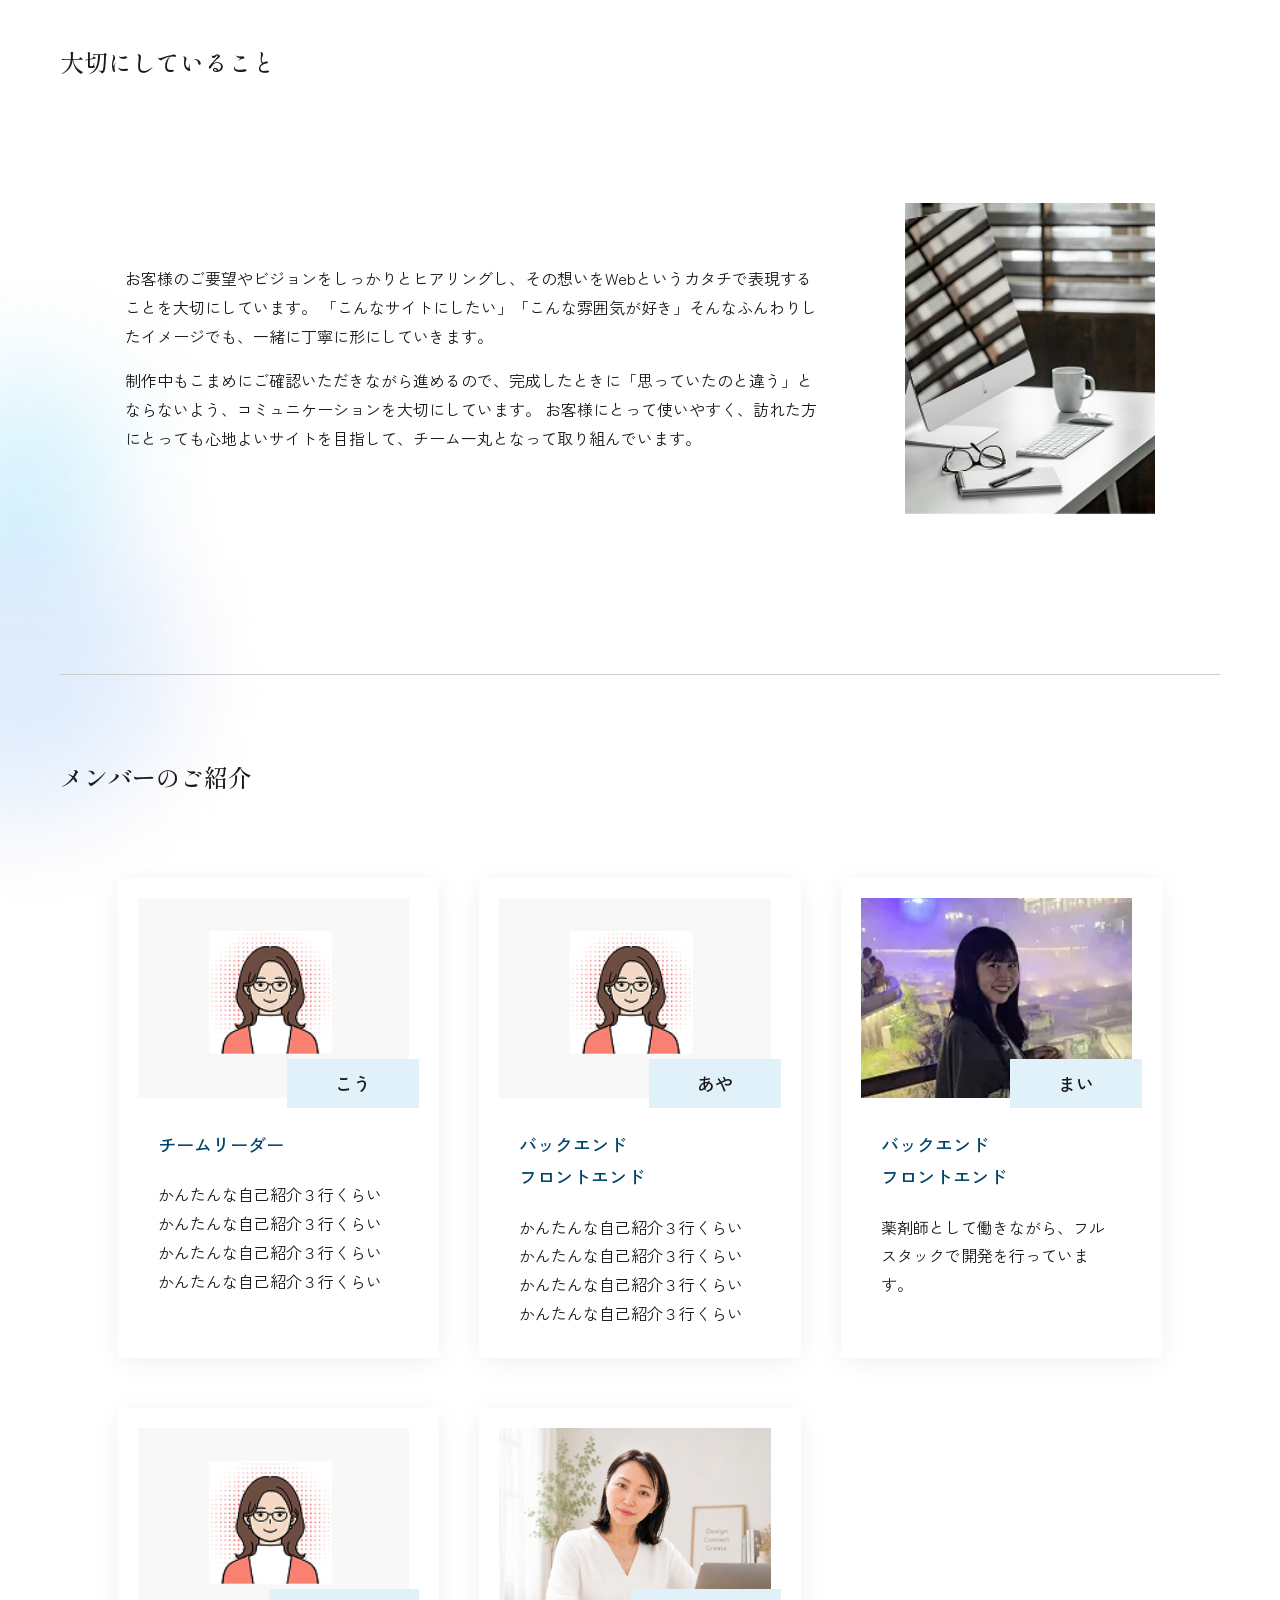
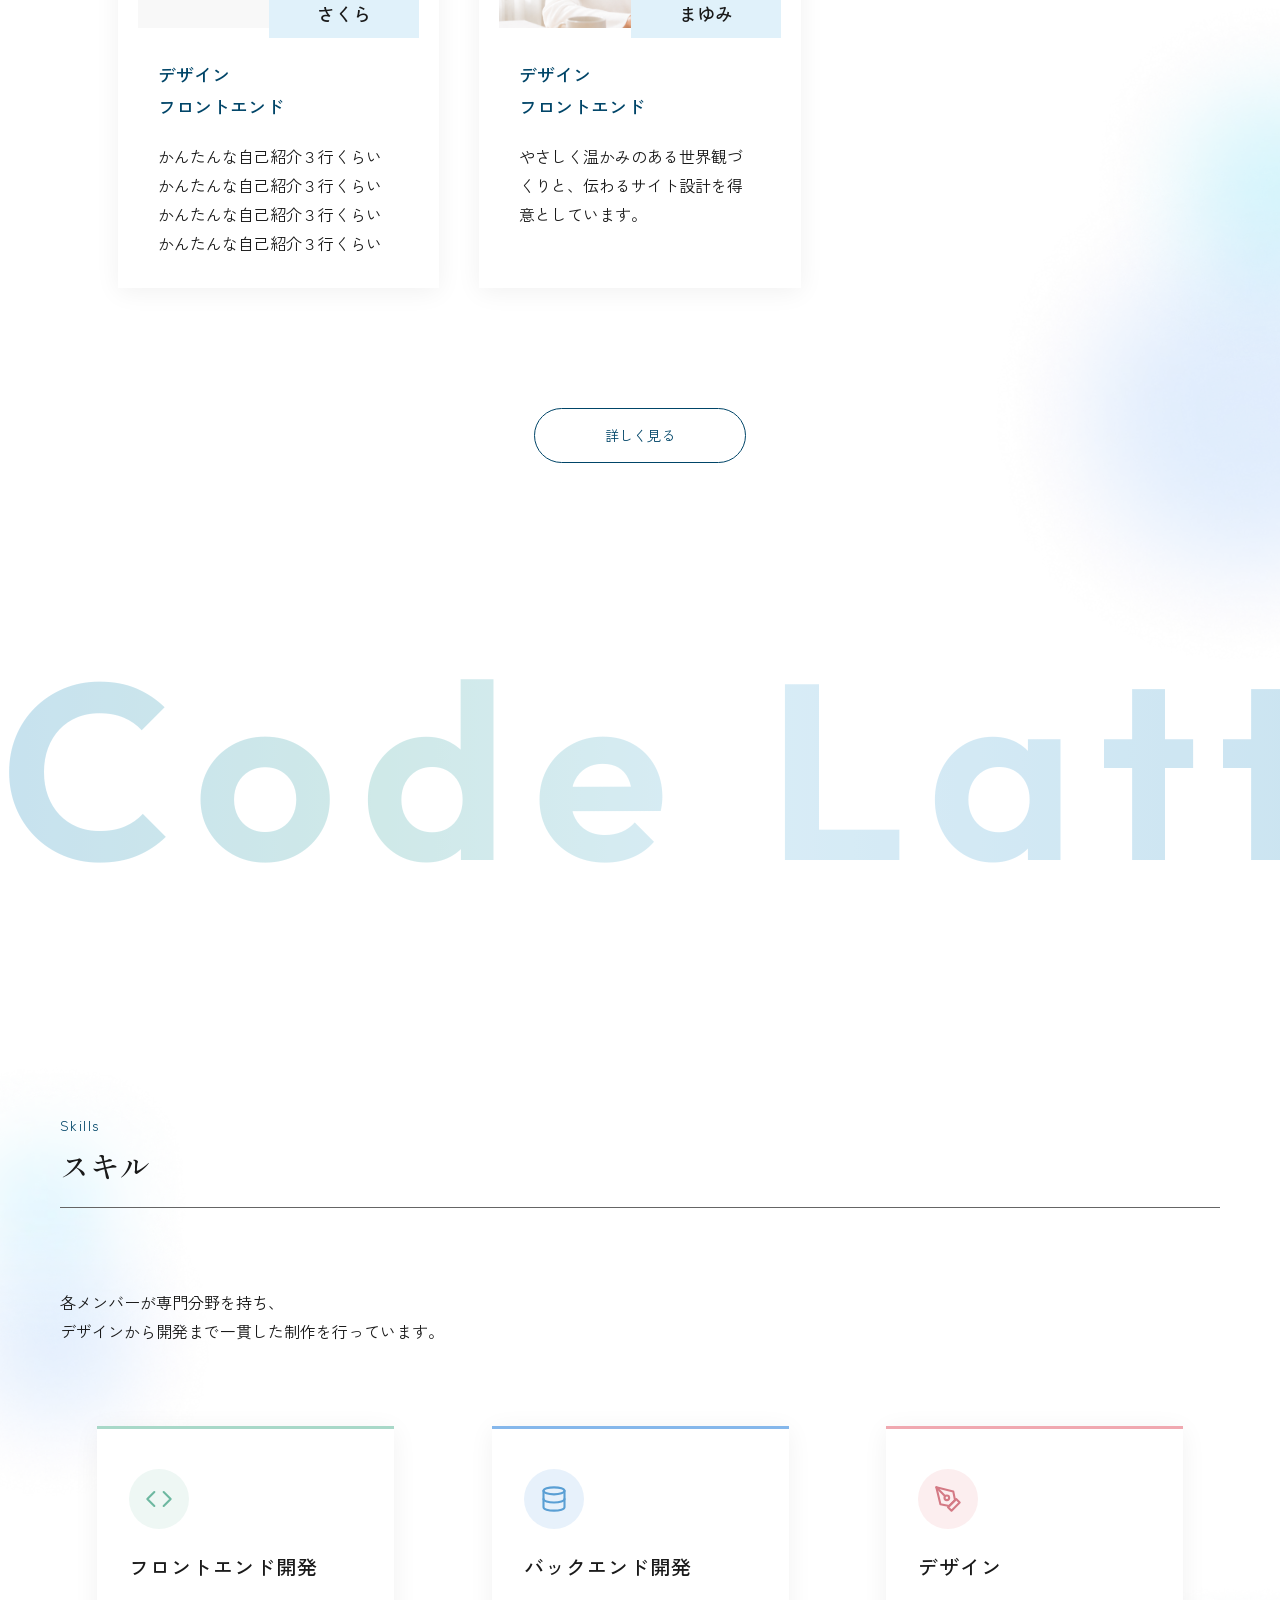
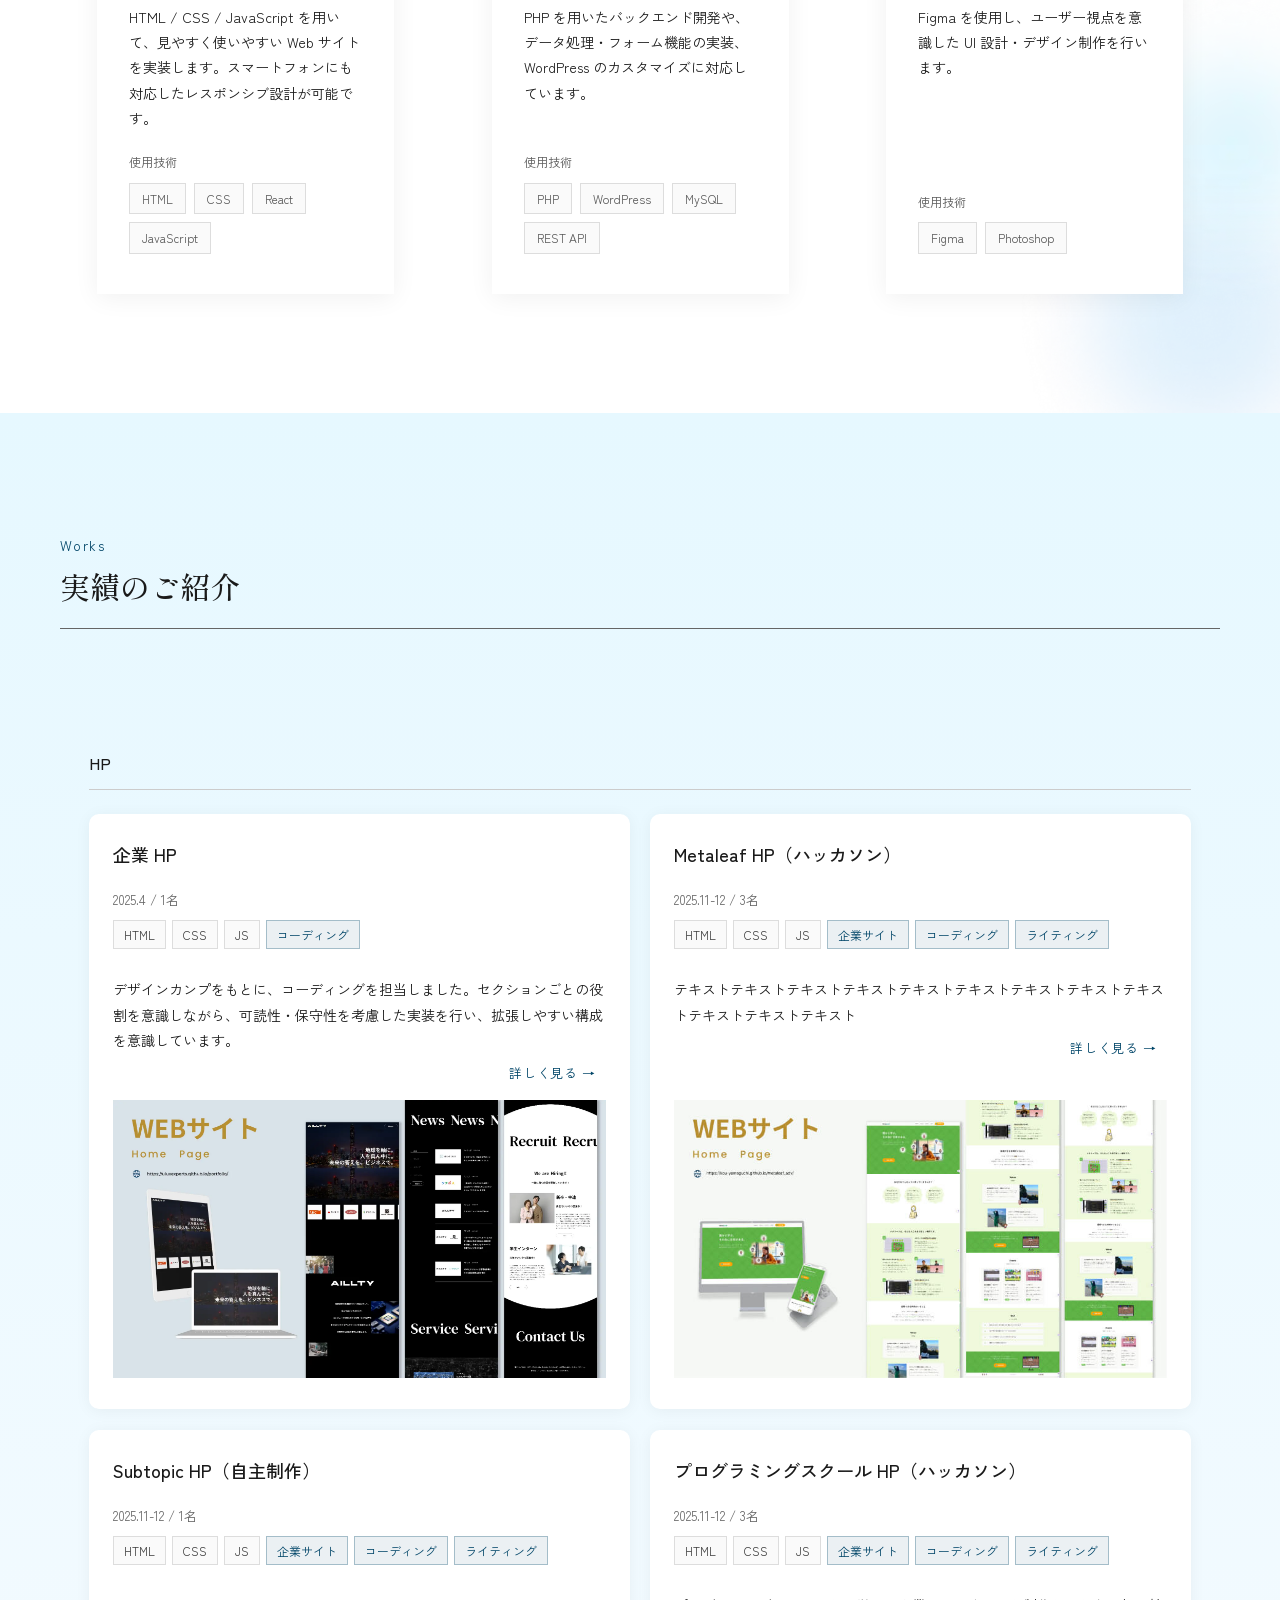
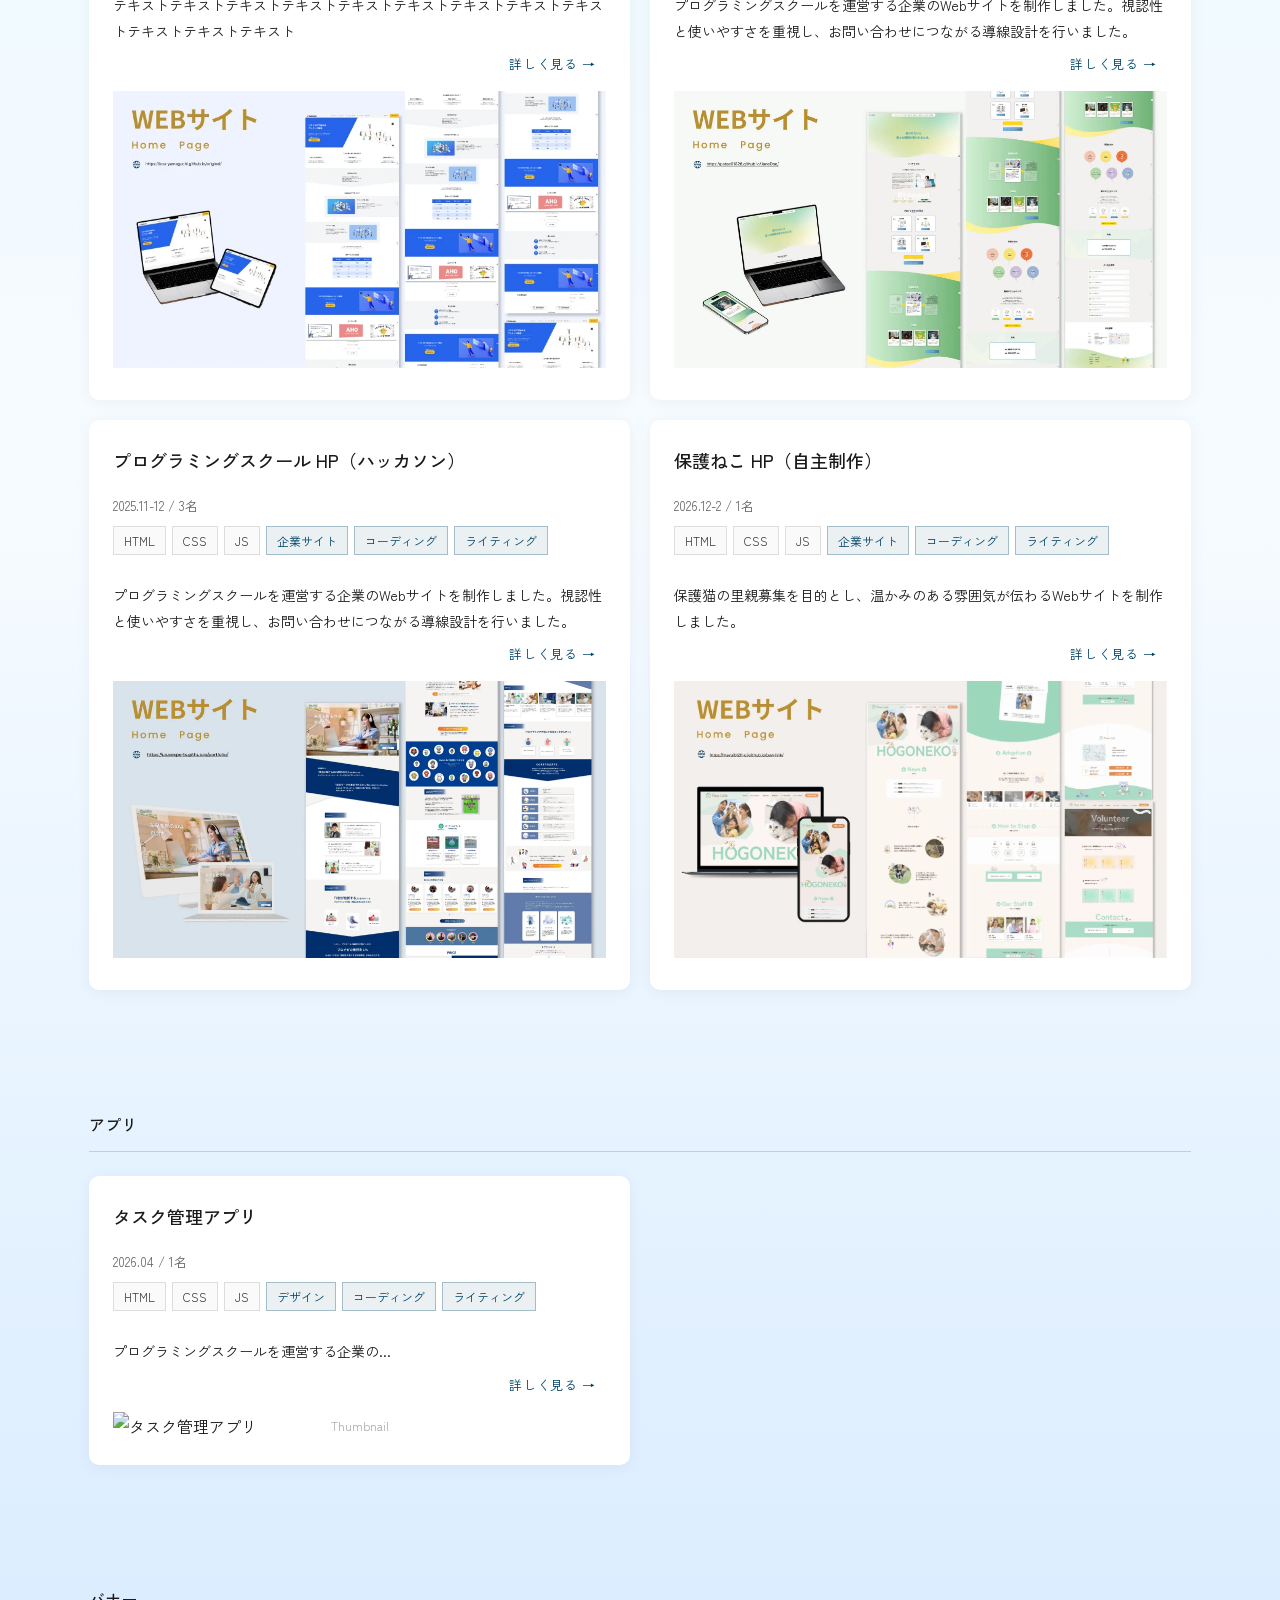
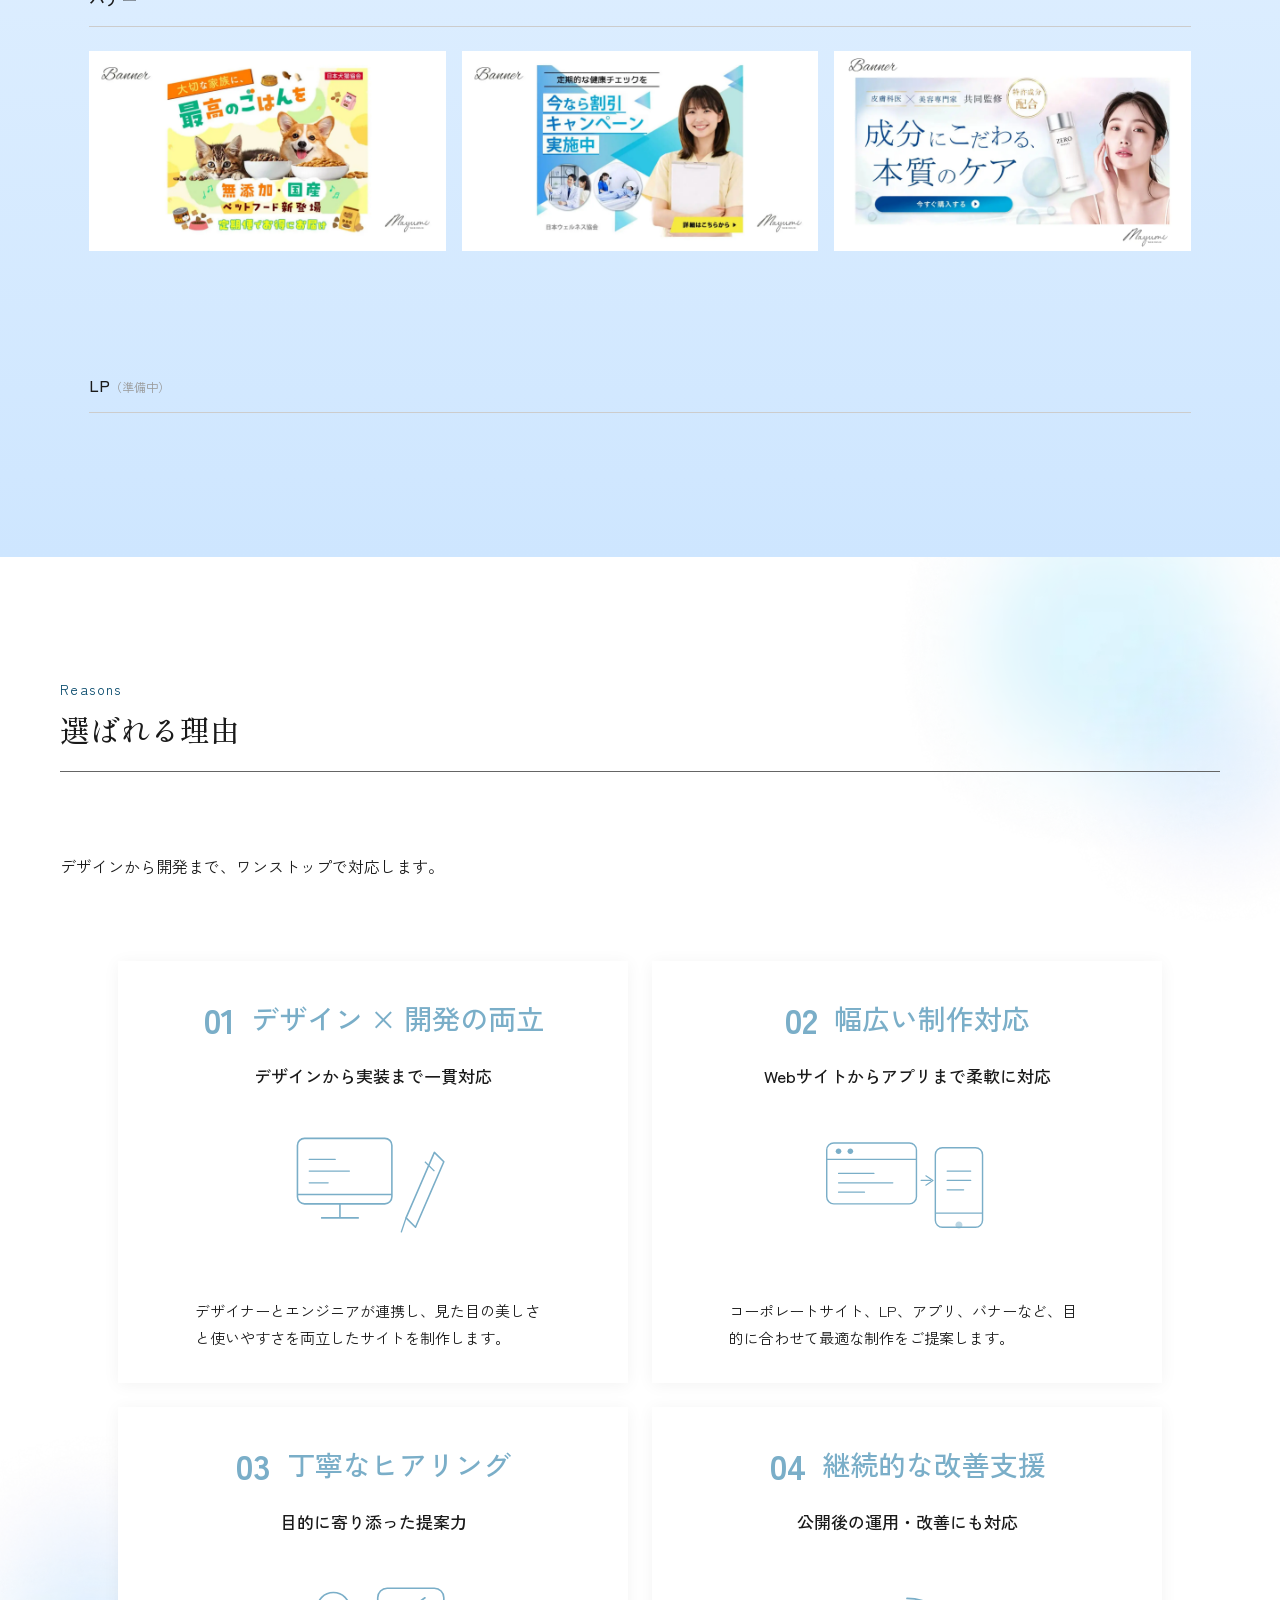
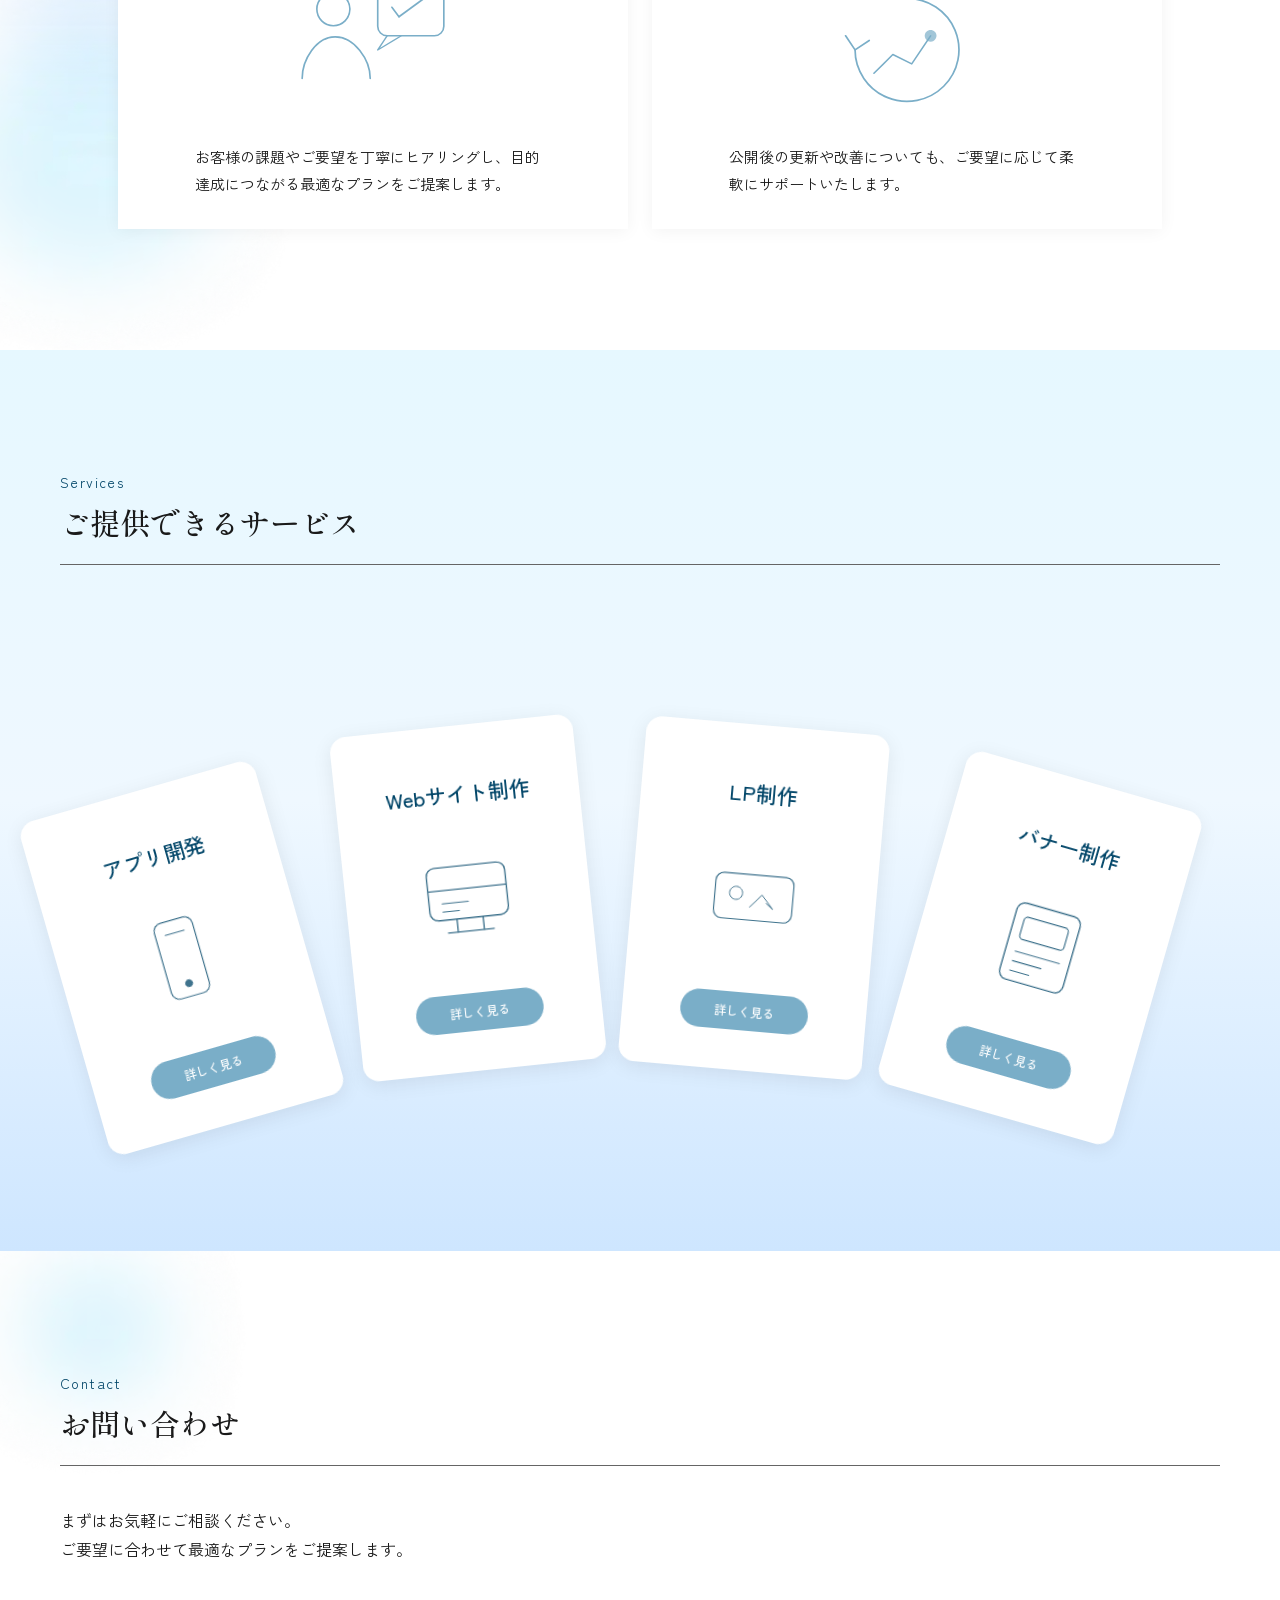
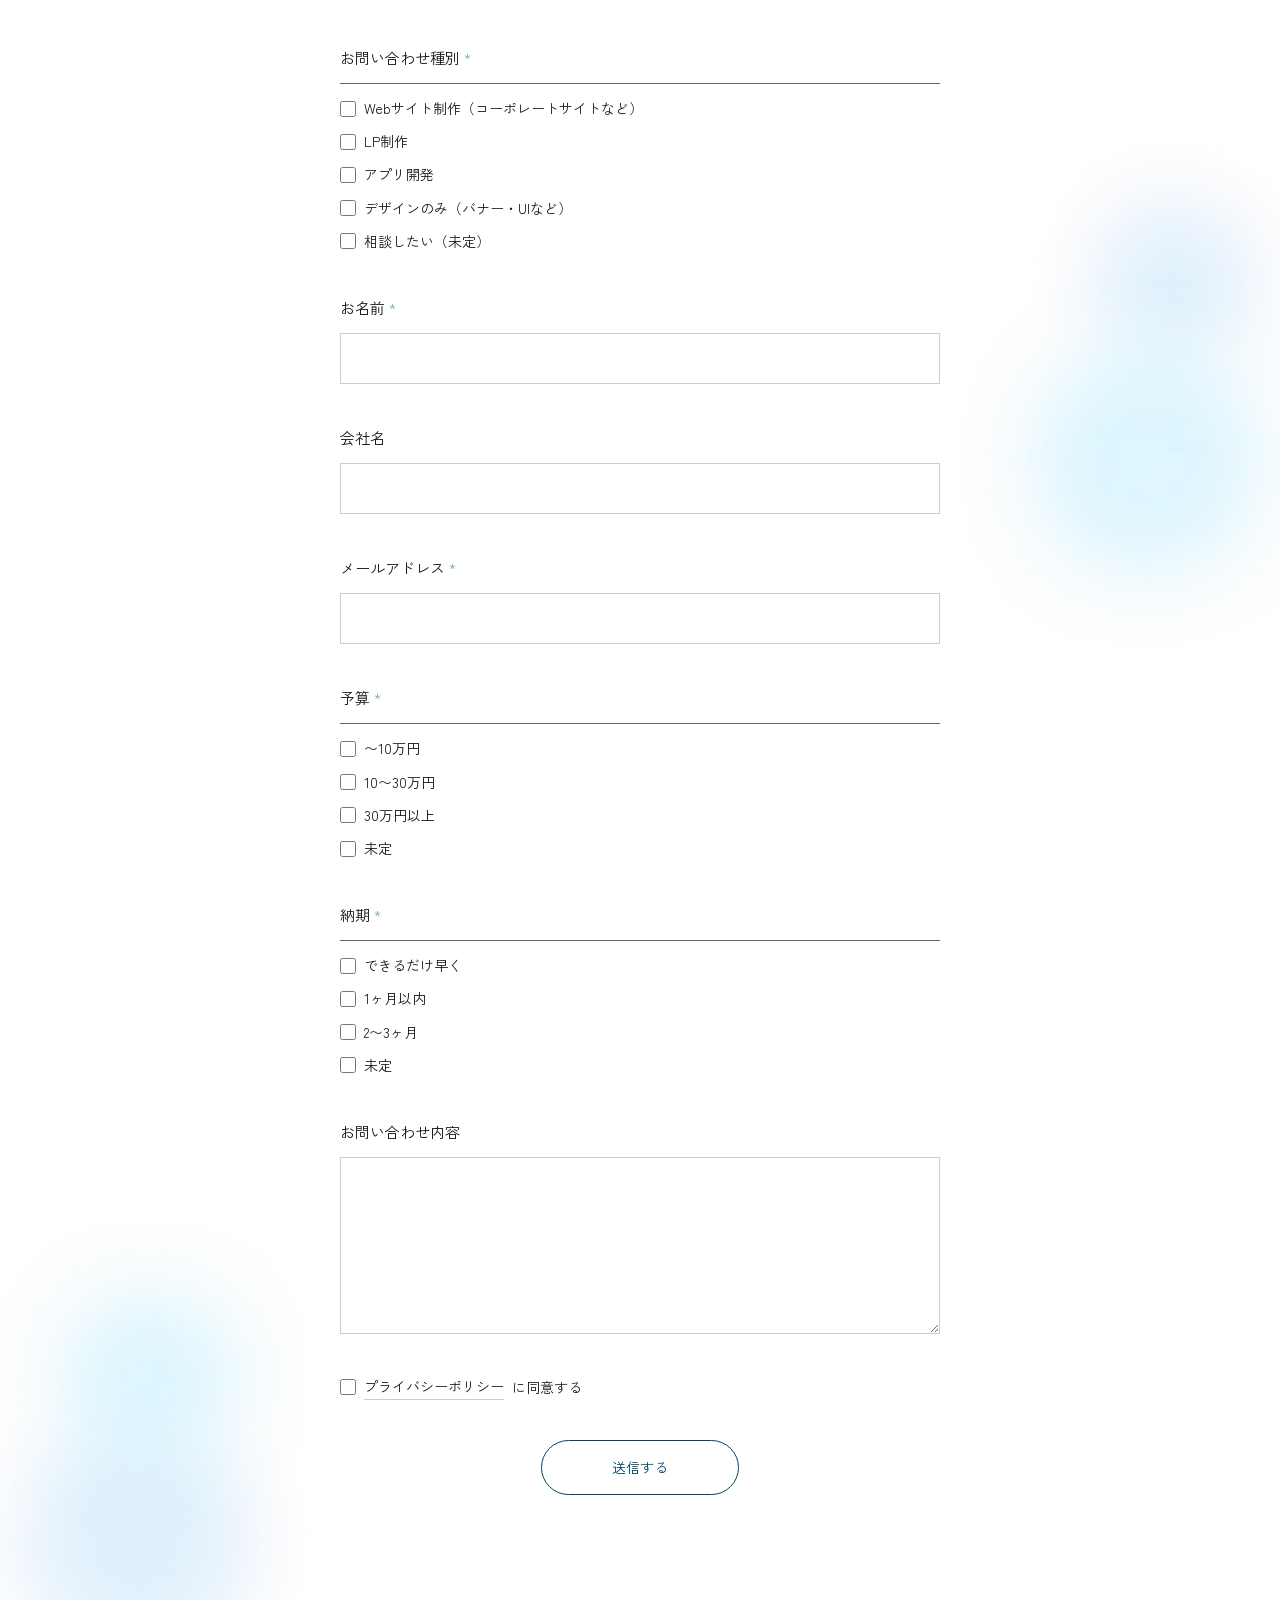
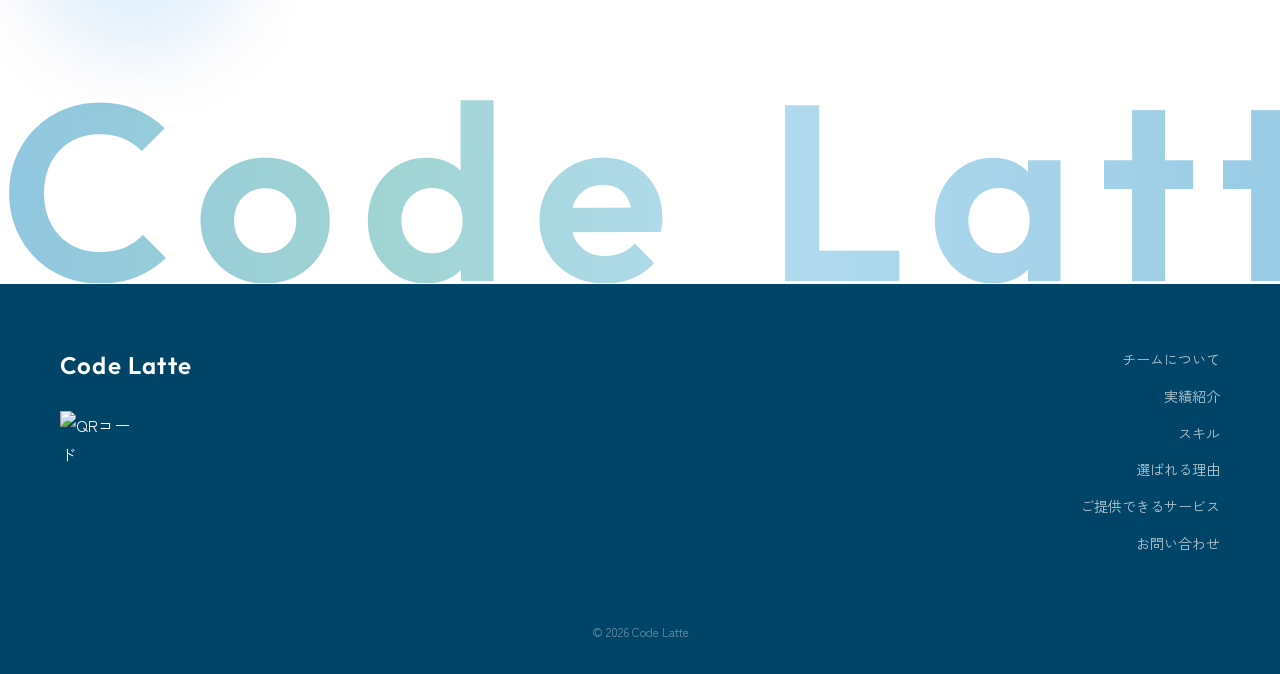
==== commit 9a3f8052: "portfolio update" ====
--- a/index.html
+++ b/index.html
@@ -185,7 +185,7 @@
             </li>
             <li class="about__member-card fadein" style="transition-delay: 0.6s">
               <div class="about__member-inner">
-                <img class="about__member-img" src="img/about/kou.jpg" alt="まゆみ">
+                <img class="about__member-img" src="img/members/mayumi/mayumi.png" alt="まゆみ">
                 <p class="about__member-name">まゆみ</p>
               </div>
               <div class="about__member-desc">
@@ -803,12 +803,13 @@
             <p class="contact__label-field">お問い合わせ種別<span class="contact__required">*</span></p>
             <div class="contact__line"></div>
             <ul class="contact__checks">
-              <li><label><input type="checkbox" name="type" value="web" required> Webサイト制作（コーポレートサイトなど）</label></li>
+              <li><label><input type="checkbox" name="type" value="web"> Webサイト制作（コーポレートサイトなど）</label></li>
               <li><label><input type="checkbox" name="type" value="lp"> LP制作</label></li>
               <li><label><input type="checkbox" name="type" value="app"> アプリ開発</label></li>
               <li><label><input type="checkbox" name="type" value="design"> デザインのみ（バナー・UIなど）</label></li>
               <li><label><input type="checkbox" name="type" value="consult"> 相談したい（未定）</label></li>
             </ul>
+            <p class="contact__error" data-error-for="type">お問い合わせ種別を1つ以上選択してください</p>
           </div>
 
           <!-- お名前 -->
@@ -834,11 +835,12 @@
             <p class="contact__label-field">予算<span class="contact__required">*</span></p>
             <div class="contact__line"></div>
             <ul class="contact__checks">
-              <li><label><input type="checkbox" name="budget" value="under10" required> 〜10万円</label></li>
+              <li><label><input type="checkbox" name="budget" value="under10"> 〜10万円</label></li>
               <li><label><input type="checkbox" name="budget" value="10to30"> 10〜30万円</label></li>
               <li><label><input type="checkbox" name="budget" value="over30"> 30万円以上</label></li>
               <li><label><input type="checkbox" name="budget" value="undecided"> 未定</label></li>
             </ul>
+            <p class="contact__error" data-error-for="budget">予算を1つ以上選択してください</p>
           </div>
 
           <!-- 納期 -->
@@ -846,11 +848,12 @@
             <p class="contact__label-field">納期<span class="contact__required">*</span></p>
             <div class="contact__line"></div>
             <ul class="contact__checks">
-              <li><label><input type="checkbox" name="deadline" value="asap" required> できるだけ早く</label></li>
+              <li><label><input type="checkbox" name="deadline" value="asap"> できるだけ早く</label></li>
               <li><label><input type="checkbox" name="deadline" value="1month"> 1ヶ月以内</label></li>
               <li><label><input type="checkbox" name="deadline" value="2to3"> 2〜3ヶ月</label></li>
               <li><label><input type="checkbox" name="deadline" value="undecided"> 未定</label></li>
             </ul>
+            <p class="contact__error" data-error-for="deadline">納期を1つ以上選択してください</p>
           </div>
 
           <!-- お問い合わせ内容 -->
@@ -867,7 +870,7 @@
           </div>
 
           <button class="contact__btn" type="submit">送信する</button>
-          <!-- <button class="contact__btn" type="submit"><span>送信する</span></button> -->
+          <p class="contact__success">送信が完了しました。ありがとうございます!</p>
 
         </form>
       </div>
--- a/css/style.css
+++ b/css/style.css
@@ -379,6 +379,7 @@
   display: flex;
   align-items: center;
   justify-content: flex-start;
+  opacity: 0.95;
 }
 @media (max-width: 767px) {
   .fv__image {
@@ -1815,6 +1816,25 @@
     font-size: 16rem;
   }
 }
+.contact__error {
+  display: none;
+  color: #d16b6b;
+  font-size: 1.3rem;
+  margin-top: 0.4rem;
+}
+.contact__error.is-visible {
+  display: block;
+}
+.contact__success {
+  display: none;
+  color: #4a9d7c;
+  font-size: 1.5rem;
+  text-align: center;
+  margin-top: 1.6rem;
+}
+.contact__success.is-visible {
+  display: block;
+}
 
 .member-kou {
   --member-color: #2D7A5F;
